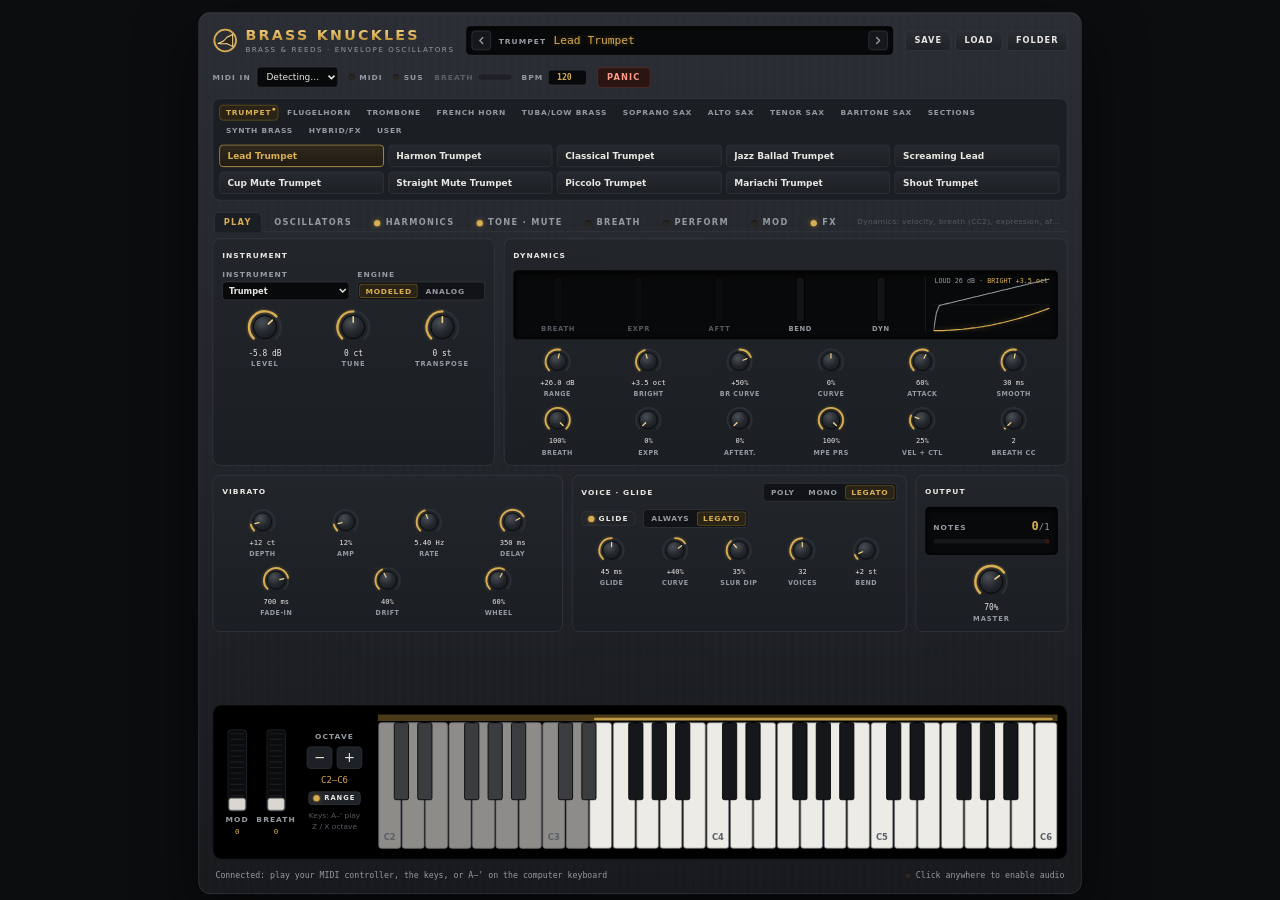
==== web/index.html @ a1c367b8 "v.9" ====
<!doctype html>
<!--
  Brass Knuckles v1.0.0, web build. ONE self-contained file: UI, DSP and factory presets.
  GENERATED by vst/webhost/build-web.ps1 from vst/ui + vst/webhost: edit those, not this file.
  Open in Chrome or Edge (works straight from disk; start.bat serves it for the lower-latency AudioWorklet path).
-->
<html lang="en">
<head>
  <meta charset="utf-8">
  <meta name="viewport" content="width=device-width, initial-scale=1">
  <title>Brass Knuckles v1.0.0</title>
  <style>
/* ===========================================================================
   Brass Knuckles: gunmetal chassis, polished-brass accents.
   Same structure as E-Piano's stylesheet; every colour is a token below.
   =========================================================================== */
:root {
  --bg: #0c0d0f;
  --chassis-1: #2a2e34;
  --chassis-2: #17191d;
  --panel: #1b1e22;
  --panel-2: #22262b;
  --panel-edge: #33383f;
  --panel-edge-hi: #474d56;
  --screen: #08090a;
  --text: #e8e6e1;
  --muted: #959aa2;
  --faint: #545961;
  --accent: #d9ad52;              /* polished brass */
  --accent-hi: #f3d48a;
  --accent-glow: rgba(217, 173, 82, 0.42);
  --accent-dim: #6b5321;
  --accent-bg: #2a2416;
  --track: #2c3036;
  --danger: #ff9c8a;
  --danger-bg: #2a1512;
  --danger-edge: #5b2a22;
  --ok: #7fc28f;
  --sans: "Segoe UI", system-ui, -apple-system, sans-serif;
  --mono: "Cascadia Mono", "Consolas", ui-monospace, monospace;
}

* { box-sizing: border-box; }
html, body { margin: 0; }
body {
  min-height: 100vh;
  background: radial-gradient(1200px 600px at 50% -10%, #1d2025 0%, var(--bg) 60%) var(--bg);
  color: var(--text);
  font-family: var(--sans);
  display: flex;
  justify-content: center;
  padding: 24px 16px;
  -webkit-font-smoothing: antialiased;
}
button { font-family: inherit; color: inherit; }

.synth {
  width: 100%;
  min-width: 0;
  max-width: 1180px;
  /* gunmetal: a faint brushed grain over a cool steel gradient */
  background:
    repeating-linear-gradient(90deg, rgba(255, 255, 255, 0.012) 0 1px, transparent 1px 3px),
    linear-gradient(180deg, var(--chassis-1), var(--chassis-2));
  border: 1px solid var(--panel-edge);
  border-radius: 16px;
  padding: 18px;
  box-shadow: 0 30px 80px rgba(0, 0, 0, 0.6), inset 0 1px 0 rgba(255, 255, 255, 0.07);
  display: flex;
  flex-direction: column;
  gap: 14px;
  user-select: none;
}

/* ---------------------------------------------------------------- LEDs --- */
.led {
  display: inline-block;
  width: 8px; height: 8px;
  border-radius: 50%;
  background: #2a2721;
  box-shadow: inset 0 1px 1px rgba(0, 0, 0, 0.6);
  flex: none;
  transition: background 60ms, box-shadow 60ms;
}
.led.on, .power.on .led {
  background: var(--accent);
  box-shadow: 0 0 8px var(--accent-glow), 0 0 2px var(--accent);
}

.ctl-label, .panel-title, .knob-label, .pd-label, .vs-label {
  font-size: 10px;
  letter-spacing: 0.14em;
  text-transform: uppercase;
  color: var(--muted);
  font-weight: 600;
}

/* -------------------------------------------------------------- top bar --- */
.topbar { display: flex; align-items: center; gap: 16px; flex-wrap: wrap; }
.brand { display: flex; align-items: center; gap: 10px; line-height: 1.1; }
.brand-logo { width: 34px; height: 34px; flex: none; }
.brand-logo .bl-ring { fill: none; stroke: var(--accent); stroke-width: 2.4; }
.brand-logo .bl-bell { fill: var(--accent-bg); stroke: var(--accent-hi); stroke-width: 1.4; }
.brand-text { display: flex; flex-direction: column; }
.brand-mark {
  font-size: 19px; font-weight: 800; letter-spacing: 0.16em;
  background: linear-gradient(180deg, var(--accent-hi), var(--accent) 55%, #9c7a2f);
  -webkit-background-clip: text; background-clip: text; color: transparent;
}
.brand-sub { font-size: 9.5px; letter-spacing: 0.22em; color: var(--muted); margin-top: 3px; }

.patch-display {
  flex: 1;
  min-width: 200px;
  display: flex;
  align-items: center;
  gap: 6px;
  background: var(--screen);
  border: 1px solid #000;
  border-radius: 6px;
  padding: 5px 6px;
  box-shadow: inset 0 2px 6px rgba(0, 0, 0, 0.8);
}
.pd-text { flex: 1; min-width: 0; display: flex; align-items: baseline; gap: 10px; padding: 0 4px; }
.pd-name {
  font-family: var(--mono); color: var(--accent); font-size: 15px; text-shadow: 0 0 8px var(--accent-glow);
  white-space: nowrap; overflow: hidden; text-overflow: ellipsis;
}
.pd-step {
  flex: none; width: 26px; height: 26px; padding: 0;
  display: flex; align-items: center; justify-content: center;
  background: #15171a; border: 1px solid var(--panel-edge); border-radius: 5px; cursor: pointer;
}
.pd-step svg { width: 12px; height: 12px; fill: none; stroke: var(--muted); stroke-width: 1.8; stroke-linecap: round; stroke-linejoin: round; }
.pd-step:hover svg { stroke: var(--accent); }
.pd-step:active { transform: translateY(1px); }

.preset-actions { display: flex; gap: 6px; }
.pd-btn {
  background: linear-gradient(180deg, #2a2e34, #1e2125);
  border: 1px solid var(--panel-edge);
  border-radius: 6px;
  padding: 6px 11px;
  font-size: 11px; font-weight: 700; letter-spacing: 0.12em;
  color: var(--text);
  cursor: pointer;
}
.pd-btn:hover { border-color: var(--panel-edge-hi); }
.pd-btn:active { transform: translateY(1px); }
.pd-btn.primary { background: linear-gradient(180deg, #3a3120, #282215); border-color: var(--accent-dim); color: var(--accent); }
.pd-btn.primary:hover { border-color: var(--accent); }
.pd-btn.danger { background: var(--danger-bg); border-color: var(--danger-edge); color: var(--danger); }

.top-controls { display: flex; align-items: center; gap: 14px; flex-wrap: wrap; }
.midi-pick { display: flex; align-items: center; gap: 8px; }
.midi-pick select {
  background: var(--screen); color: var(--text);
  border: 1px solid var(--panel-edge); border-radius: 5px;
  padding: 5px 8px; font: 12px var(--sans); max-width: 200px;
}
.indicator { display: flex; align-items: center; gap: 6px; font-size: 10px; letter-spacing: 0.14em; color: var(--muted); font-weight: 600; }
.mini-meter { width: 44px; height: 6px; background: #121418; border: 1px solid #000; border-radius: 3px; overflow: hidden; }
.mini-meter > div { height: 100%; width: 0%; background: linear-gradient(90deg, var(--accent-dim), var(--accent)); transition: width 60ms linear; }
.indicator.absent { opacity: 0.45; }

.panic {
  background: var(--danger-bg); border: 1px solid var(--danger-edge); color: var(--danger);
  border-radius: 6px; padding: 6px 12px;
  font-size: 11px; letter-spacing: 0.14em; font-weight: 700; cursor: pointer;
}
.panic:hover { background: #3a1a15; }
.panic:active { transform: translateY(1px); }

/* ======================================================== preset browser === */
.browser {
  background: var(--panel); border: 1px solid var(--panel-edge); border-radius: 10px;
  padding: 8px; display: flex; flex-direction: column; gap: 8px;
}
.cat-tabs { display: flex; flex-wrap: wrap; gap: 3px; }
.cat-tab {
  position: relative; background: transparent; border: 1px solid transparent; border-radius: 5px;
  padding: 4px 8px; font-size: 10px; font-weight: 700; letter-spacing: 0.1em; text-transform: uppercase;
  color: var(--muted); cursor: pointer;
}
.cat-tab:hover { color: var(--text); }
.cat-tab.active { color: var(--accent); border-color: var(--accent-dim); background: var(--accent-bg); }
.cat-tab.has-current::after {
  content: ""; position: absolute; top: 3px; right: 3px;
  width: 4px; height: 4px; border-radius: 50%; background: var(--accent);
}
.preset-grid {
  display: grid; grid-template-columns: repeat(5, minmax(0, 1fr)); grid-auto-rows: 30px; gap: 6px;
  height: 66px; overflow-y: auto; padding-right: 2px;
}
.preset-btn {
  position: relative; display: flex; align-items: center; padding: 0 24px 0 10px;
  background: linear-gradient(180deg, #262a30, #1c1f23);
  border: 1px solid var(--panel-edge); border-radius: 6px;
  font-size: 12px; font-weight: 600; text-align: left; cursor: pointer; min-width: 0;
}
.preset-btn:hover { border-color: var(--panel-edge-hi); }
.preset-btn:active { transform: translateY(1px); }
.preset-btn.selected { border-color: var(--accent); background: linear-gradient(180deg, #30291b, #201c14); color: var(--accent); }
.pb-name { white-space: nowrap; overflow: hidden; text-overflow: ellipsis; }
.pb-del {
  position: absolute; right: 4px; top: 50%; transform: translateY(-50%);
  width: 18px; height: 18px; line-height: 17px; text-align: center;
  border-radius: 4px; color: var(--muted); font-size: 14px; opacity: 0;
}
.preset-btn:hover .pb-del { opacity: 1; }
.pb-del:hover { background: #3a1a15; color: var(--danger); }
.grid-empty { grid-column: 1 / -1; grid-row: 1 / 3; align-self: center; font-size: 12px; color: var(--muted); line-height: 1.6; padding: 0 4px; }
.path { font-family: var(--mono); color: var(--text); font-size: 11px; word-break: break-all; }
.preset-grid::-webkit-scrollbar { width: 6px; }
.preset-grid::-webkit-scrollbar-thumb { background: #353a41; border-radius: 3px; }

/* ============================================================ page tabs === */
.page-tabs { display: flex; align-items: center; gap: 4px; border-bottom: 1px solid var(--panel-edge); padding: 0 2px; margin-bottom: -6px; }
.page-tab {
  display: flex; align-items: center; gap: 7px;
  background: transparent; border: 1px solid transparent; border-bottom: none; border-radius: 7px 7px 0 0;
  padding: 7px 14px 6px; font-size: 11px; font-weight: 700; letter-spacing: 0.16em;
  color: var(--muted); cursor: pointer; position: relative; top: 1px;
}
.page-tab:hover { color: var(--text); }
.page-tab.active { color: var(--accent); background: var(--panel); border-color: var(--panel-edge); }
.page-tab { white-space: nowrap; flex: none; padding-left: 12px; padding-right: 12px; }
.page-hint { margin-left: auto; font-size: 10px; color: var(--faint); letter-spacing: 0.04em; padding: 0 4px 0 10px;
             min-width: 0; white-space: nowrap; overflow: hidden; text-overflow: ellipsis; }
.pages { display: grid; }
.page { grid-area: 1 / 1; display: flex; flex-direction: column; gap: 12px; min-width: 0; }
.page:not(.active) { visibility: hidden; pointer-events: none; }

/* --------------------------------------------------------------- panels --- */
.row { display: grid; gap: 12px; }
.play-row-1 { grid-template-columns: minmax(0, 0.8fr) minmax(0, 1.6fr); }
.play-row-2 { grid-template-columns: minmax(0, 1.15fr) minmax(0, 1.1fr) minmax(0, 0.5fr); }
.osc-row { grid-template-columns: repeat(3, minmax(0, 1fr)); }
.filter-row { grid-template-columns: minmax(0, 1fr); }
.harm-row-1 { grid-template-columns: minmax(0, 1.5fr) minmax(0, 1fr); }
.harm-row-2 { grid-template-columns: repeat(3, minmax(0, 1fr)); }
.tone-row { grid-template-columns: repeat(3, minmax(0, 1fr)); }
.attack-row-1 { grid-template-columns: minmax(0, 0.7fr) minmax(0, 1fr) minmax(0, 1fr); }
.attack-row-2 { grid-template-columns: minmax(0, 1fr) minmax(0, 1fr) minmax(0, 0.7fr); }

.perform-row-1 { grid-template-columns: minmax(0, 1.9fr) minmax(0, 0.8fr); }
.perform-row-2 { grid-template-columns: minmax(0, 1.5fr) minmax(0, 1fr) minmax(0, 0.7fr); }

.mod-row { grid-template-columns: minmax(0, 0.62fr) minmax(0, 1.9fr); }
.lfo-col { display: flex; flex-direction: column; gap: 12px; min-width: 0; }
.fx-row-1 { grid-template-columns: minmax(0, 1fr) minmax(0, 1.6fr); }
.fx-row-2 { grid-template-columns: minmax(0, 1fr) minmax(0, 1.5fr) minmax(0, 0.5fr); }
.lfo-panel .screen { height: 48px; }

/* mod matrix: 12 routes in two columns */
.mx-grid { display: grid; grid-template-columns: 1fr 1fr; gap: 6px 12px; }
.mx-row {
  display: grid; grid-template-columns: 22px minmax(0, 1fr) minmax(0, 0.9fr) minmax(0, 1fr) 34px 46px;
  align-items: center; gap: 5px; background: #15171a; border: 1px solid #23262b; border-radius: 7px; padding: 3px 5px;
}
.mx-row.off .param-select, .mx-row.off .knob, .mx-row.off .mx-amt-text { opacity: 0.4; }
.mx-num { font-family: var(--mono); font-size: 10px; color: var(--faint); text-align: center; cursor: pointer; }
.mx-row.on .mx-num { color: var(--accent); }
.mx-amt-text { font-family: var(--mono); font-size: 10px; color: var(--text); text-align: right; white-space: nowrap; }
.mx-head { display: grid; grid-template-columns: 22px minmax(0, 1fr) minmax(0, 0.9fr) minmax(0, 1fr) 34px 46px; gap: 5px; padding: 0 6px; }
.mx-head span { font-size: 8.5px; font-weight: 700; letter-spacing: 0.14em; color: var(--faint); }
.mx-note { font-size: 10px; color: var(--faint); line-height: 1.5; }

/* articulation picker */
.art-buttons { display: grid; grid-template-columns: repeat(6, minmax(0, 1fr)); gap: 6px; }
.art-btn {
  display: flex; flex-direction: column; align-items: center; gap: 3px;
  background: linear-gradient(180deg, #262a30, #1c1f23); border: 1px solid var(--panel-edge); border-radius: 7px;
  padding: 6px 4px; cursor: pointer; font-size: 10.5px; font-weight: 700; letter-spacing: 0.12em; color: var(--muted);
}
.art-btn svg { width: 38px; height: 18px; fill: none; stroke: currentColor; stroke-width: 1.6; stroke-linecap: round; stroke-linejoin: round; }
.art-btn .ks { font-family: var(--mono); font-size: 9px; font-weight: 400; letter-spacing: 0; color: var(--faint); }
.art-btn:hover { border-color: var(--panel-edge-hi); color: var(--text); }
.art-btn.on { border-color: var(--accent); color: var(--accent); background: linear-gradient(180deg, #30291b, #201c14); }
.players-graph { height: 70px; }
.pl-dot { fill: var(--accent); filter: drop-shadow(0 0 3px var(--accent-glow)); }
.pl-dot.lead { fill: var(--accent-hi); }
.wkey.ks-active, .bkey.ks-active { fill: #9fd0ee; }

/* graphs on the HARMONICS / TONE pages */
.graph { position: relative; height: 110px; background: var(--screen); border: 1px solid #000; border-radius: 6px; box-shadow: inset 0 2px 8px rgba(0, 0, 0, 0.9); overflow: hidden; }
.graph.tall { height: 150px; }
.graph svg { position: absolute; inset: 0; width: 100%; height: 100%; }
.gr-bar-soft { fill: #4d4a42; }
.gr-bar-loud { fill: var(--accent); filter: drop-shadow(0 0 2px var(--accent-glow)); }
.gr-line { fill: none; stroke: var(--accent); stroke-width: 1.7; vector-effect: non-scaling-stroke; filter: drop-shadow(0 0 3px var(--accent-glow)); }
.gr-line.dim { stroke: var(--muted); filter: none; stroke-width: 1.2; }
.gr-line.mid { stroke: #b48a3a; filter: none; }
.gr-zero { stroke: #2b3036; stroke-width: 1; stroke-dasharray: 3 3; vector-effect: non-scaling-stroke; }
.gr-grid { stroke: #171a1e; stroke-width: 1; vector-effect: non-scaling-stroke; }
.gr-mark { stroke: #f4f4f4; stroke-width: 1; opacity: 0.6; vector-effect: non-scaling-stroke; }
.gr-label { fill: var(--faint); font: 600 9px var(--sans); letter-spacing: 0.08em; }
.gr-legend { position: absolute; right: 6px; top: 4px; font-family: var(--mono); font-size: 9.5px; color: var(--muted); background: rgba(8, 9, 10, 0.75); padding: 1px 4px; border-radius: 3px; }
.gr-legend b { color: var(--accent); font-weight: 400; }
.dyn-slider { display: flex; align-items: center; gap: 8px; font-size: 9.5px; color: var(--muted); letter-spacing: 0.1em; font-weight: 700; }
.dyn-slider input { flex: 1; accent-color: var(--accent); }

.panel {
  background: linear-gradient(180deg, var(--panel-2), var(--panel));
  border: 1px solid var(--panel-edge);
  border-radius: 10px;
  padding: 10px 12px 12px;
  display: flex; flex-direction: column; gap: 10px;
  box-shadow: inset 0 1px 0 rgba(255, 255, 255, 0.04);
  transition: opacity 150ms;
  min-width: 0;
}
.panel.off .screen, .panel.off .knob-row, .panel.off .env-block { opacity: 0.38; }
.panel-head { display: flex; align-items: center; justify-content: space-between; gap: 8px; min-height: 22px; }
.panel-title { color: var(--text); }
.panel-head .seg, .panel-head .param-select { flex: none; }

.power {
  display: flex; align-items: center; gap: 6px;
  background: #202328; border: 1px solid var(--panel-edge); border-radius: 5px;
  padding: 3px 8px; font-size: 10px; letter-spacing: 0.14em; font-weight: 700;
  color: var(--muted); cursor: pointer;
}
.power.on { color: var(--text); }

.screen {
  position: relative; background: var(--screen); border: 1px solid #000; border-radius: 6px;
  height: 56px; overflow: hidden; box-shadow: inset 0 2px 8px rgba(0, 0, 0, 0.9);
}
.screen svg { position: absolute; inset: 4px 0; width: 100%; height: calc(100% - 8px); }
.scr-grid { stroke: #1a1d22; stroke-width: 1; vector-effect: non-scaling-stroke; }
.scr-line {
  fill: none; stroke: var(--accent); stroke-width: 1.6; vector-effect: non-scaling-stroke;
  filter: drop-shadow(0 0 3px var(--accent-glow)); stroke-linejoin: round;
}
.scr-text {
  position: absolute; right: 8px; top: 5px;
  font-family: var(--mono); font-size: 10px; color: #cdd0d4;
  background: rgba(8, 9, 10, 0.75); padding: 1px 4px; border-radius: 3px;
}

/* ---- dynamics screen ------------------------------------------------------- */
.dyn-screen { height: 92px; display: grid; grid-template-columns: repeat(5, minmax(0, 1fr)) minmax(0, 1.7fr); gap: 10px; padding: 8px 10px; align-items: stretch; }
.dyn-src { display: flex; flex-direction: column; align-items: center; gap: 4px; min-width: 0; }
.dyn-bar { flex: 1; width: 12px; background: #121418; border: 1px solid #000; border-radius: 3px; position: relative; overflow: hidden; }
.dyn-bar > div { position: absolute; left: 0; right: 0; bottom: 0; height: 0%; background: linear-gradient(0deg, var(--accent-dim), var(--accent)); transition: height 50ms linear; }
.dyn-src span { font-size: 9px; letter-spacing: 0.1em; color: var(--muted); font-weight: 700; }
.dyn-src.absent span { color: var(--faint); }
.dyn-src.absent .dyn-bar { opacity: 0.35; }
.dyn-src.out .dyn-bar > div { background: linear-gradient(0deg, #8a6a28, var(--accent-hi)); }
.dyn-curves { position: relative; border-left: 1px solid #1d2025; padding-left: 10px; }
.dyn-curves svg { position: absolute; inset: 0 0 0 10px; width: calc(100% - 10px); height: 100%; }
.dc-loud { fill: none; stroke: var(--muted); stroke-width: 1.4; vector-effect: non-scaling-stroke; }
.dc-bright { fill: none; stroke: var(--accent); stroke-width: 1.6; vector-effect: non-scaling-stroke; filter: drop-shadow(0 0 3px var(--accent-glow)); }
.dc-now { stroke: #f4f4f4; stroke-width: 1; opacity: 0.6; vector-effect: non-scaling-stroke; }
.dc-legend { position: absolute; right: 2px; top: 0; font-family: var(--mono); font-size: 9px; color: var(--muted); }
.dc-legend b { color: var(--accent); font-weight: 400; }

.voice-screen { display: flex; flex-direction: column; justify-content: center; gap: 8px; padding: 0 10px; height: 64px; }
.vs-row { display: flex; justify-content: space-between; align-items: baseline; }
.vs-value { font-family: var(--mono); color: var(--muted); font-size: 12px; }
.vs-value b { color: var(--accent); font-size: 16px; font-weight: 600; }
.meter { position: relative; height: 6px; background: #15171a; border-radius: 3px; overflow: hidden; }
#meter-fill { height: 100%; width: 0%; background: linear-gradient(90deg, #4f8a5c 0%, #c9a640 75%, #ff5a3d 100%); transition: width 60ms linear; }
.meter-clip { position: absolute; right: 0; top: 0; width: 6px; height: 100%; background: #3a1512; }
.meter-clip.on { background: #ff3b2f; box-shadow: 0 0 6px #ff3b2f; }

/* ---------------------------------------------------------------- knobs --- */
.knob-row { display: flex; justify-content: space-around; gap: 4px; flex-wrap: wrap; }
.knob-row.left { justify-content: flex-start; }
.knob { display: flex; flex-direction: column; align-items: center; gap: 2px; width: 64px; }
.knob-svg { width: 52px; height: 52px; cursor: ns-resize; touch-action: none; outline: none; overflow: visible; }
.knob-svg:focus-visible .k-face { stroke: var(--accent); }
.k-track { fill: none; stroke: var(--track); stroke-width: 4; stroke-linecap: round; }
.k-value { fill: none; stroke: var(--accent); stroke-width: 4; stroke-linecap: round; filter: drop-shadow(0 0 3px var(--accent-glow)); }
.k-tick { fill: var(--faint); }
.k-face { fill: url(#knobFace); stroke: #050607; stroke-width: 1.5; }
.k-pointer { stroke: var(--accent-hi); stroke-width: 2.6; stroke-linecap: round; }
.knob:hover .k-track { stroke: #383d44; }
.knob-value { font-family: var(--mono); font-size: 10.5px; color: var(--text); min-height: 14px; white-space: nowrap; }
.knob.active .knob-value { color: var(--accent); }
.knob-label { font-size: 9px; white-space: nowrap; }
/* medium knobs: dense panels (oscillator envelopes) */
.knob.knob-md { width: 54px; }
.knob.knob-md .knob-svg { width: 40px; height: 40px; }
.knob.knob-md .knob-value { font-size: 9.5px; }
.knob.knob-md .knob-label { font-size: 8.5px; letter-spacing: 0.08em; }
.knob.knob-sm { width: 34px; gap: 0; }
.knob.knob-sm .knob-svg { width: 32px; height: 32px; }
.knob.knob-sm .knob-label, .knob.knob-sm .knob-value { display: none; }
.knob.knob-sm .k-track, .knob.knob-sm .k-value { stroke-width: 5; }

/* -------------------------------------------------- switches / choices ---- */
.switch-row { display: flex; align-items: center; justify-content: space-between; gap: 6px; flex-wrap: wrap; }
.switch-row.left { justify-content: flex-start; gap: 10px; }
.seg { display: inline-flex; background: #111316; border: 1px solid var(--panel-edge); border-radius: 6px; padding: 2px; gap: 2px; }
.seg button {
  background: transparent; border: none; border-radius: 4px; padding: 4px 8px;
  font-size: 10px; font-weight: 700; letter-spacing: 0.1em; text-transform: uppercase;
  color: var(--muted); cursor: pointer;
}
.seg button:hover { color: var(--text); }
.seg button.on { background: var(--accent-bg); color: var(--accent); box-shadow: inset 0 0 0 1px var(--accent-dim); }
.seg button:focus-visible { outline: 1px solid var(--accent); }
.param-select {
  min-width: 0; width: 100%; background: var(--screen); color: var(--text);
  border: 1px solid var(--panel-edge); border-radius: 5px; padding: 4px 2px 4px 4px;
  font: 600 11px var(--sans); cursor: pointer;
}
.param-select:hover { border-color: var(--panel-edge-hi); }
.param-select:focus-visible { outline: 1px solid var(--accent); }
.field { display: flex; flex-direction: column; gap: 4px; min-width: 0; }
.field-grid { display: grid; grid-template-columns: 1fr 1fr; gap: 8px 10px; align-items: end; }

/* ===================================================== envelope editor ==== */
.env-block { display: flex; flex-direction: column; gap: 6px; border-top: 1px solid #262a30; padding-top: 8px; }
.env-tabs { display: flex; align-items: center; gap: 2px; }
.env-tab {
  background: transparent; border: 1px solid transparent; border-radius: 5px; padding: 3px 9px;
  font-size: 9.5px; font-weight: 700; letter-spacing: 0.14em; color: var(--muted); cursor: pointer;
  display: flex; align-items: center; gap: 5px;
}
.env-tab .led { width: 5px; height: 5px; }
.env-tab:hover { color: var(--text); }
.env-tab.active { color: var(--accent); border-color: var(--accent-dim); background: var(--accent-bg); }
.env-graph { position: relative; height: 92px; background: var(--screen); border: 1px solid #000; border-radius: 6px; box-shadow: inset 0 2px 8px rgba(0, 0, 0, 0.9); }
.env-graph svg { position: absolute; inset: 0; width: 100%; height: 100%; overflow: visible; }
.eg-grid { stroke: #191c20; stroke-width: 1; vector-effect: non-scaling-stroke; }
.eg-zero { stroke: #2b3036; stroke-width: 1; stroke-dasharray: 3 3; vector-effect: non-scaling-stroke; }
.eg-fill { fill: rgba(217, 173, 82, 0.08); stroke: none; }
.eg-line { fill: none; stroke: var(--accent); stroke-width: 1.7; vector-effect: non-scaling-stroke; filter: drop-shadow(0 0 3px var(--accent-glow)); stroke-linejoin: round; }
.eg-handle { fill: var(--screen); stroke: var(--accent-hi); stroke-width: 1.6; cursor: grab; vector-effect: non-scaling-stroke; }
.eg-handle:hover, .eg-handle.drag { fill: var(--accent); }
.eg-handle.drag { cursor: grabbing; }
.eg-label { fill: var(--faint); font: 600 8.5px var(--sans); letter-spacing: 0.1em; pointer-events: none; }
.eg-text { position: absolute; right: 6px; top: 4px; font-family: var(--mono); font-size: 9.5px; color: #cdd0d4; background: rgba(8, 9, 10, 0.75); padding: 1px 4px; border-radius: 3px; pointer-events: none; }
.env-knobs { display: grid; grid-template-columns: repeat(6, minmax(0, 1fr)); justify-items: center; row-gap: 2px; }

/* --------------------------------------------------------------- keybed --- */
.keybed {
  display: flex; gap: 12px; background: #000; border: 1px solid #1c1e22; border-radius: 12px;
  padding: 12px; box-shadow: inset 0 4px 14px rgba(0, 0, 0, 0.9);
}
.octave-ctl { display: flex; flex-direction: column; align-items: center; justify-content: center; gap: 8px; width: 92px; flex: none; }
.oct-buttons { display: flex; gap: 6px; }
.oct-buttons button {
  width: 34px; height: 30px; background: #1d2024; border: 1px solid #33373e; border-radius: 6px;
  font-size: 18px; line-height: 1; cursor: pointer;
}
.oct-buttons button:hover { border-color: var(--accent-dim); }
.oct-buttons button:active { transform: translateY(1px); }
.oct-readout { font-family: var(--mono); font-size: 12px; color: var(--accent); }
.kbd-hint { font-size: 10px; color: var(--faint); text-align: center; line-height: 1.4; }
.range-toggle { font-size: 9px; padding: 3px 6px; }

.piano { flex: 1; min-width: 0; }
.piano-svg { display: block; width: 100%; height: auto; touch-action: none; cursor: pointer; }
.felt { fill: #4a3a17; }
.wkey { fill: #ecebe6; stroke: #6d6f73; stroke-width: 1; transition: fill 40ms; }
.wkey:hover { fill: #ffffff; }
.bkey { fill: #15171a; stroke: #000; stroke-width: 1; transition: fill 40ms; }
.bkey:hover { fill: #2a2d31; }
.wkey.out { fill: #8d8c88; }
.bkey.out { fill: #3a3c40; }
.wkey.ks { fill: #6f9fbd; }
.bkey.ks { fill: #2d5670; }
.wkey.down, .bkey.down { fill: var(--accent); stroke: #8a6a28; }
.klabel { fill: #5b6068; font: 600 10px var(--sans); text-anchor: middle; pointer-events: none; }
.range-mark { fill: var(--accent); opacity: 0.85; }
.ks-mark { fill: #6f9fbd; }

/* wheels */
.wheel-ctl { display: flex; flex-direction: column; align-items: center; justify-content: center; gap: 5px; width: 40px; flex: none; }
.wheel-svg { width: 26px; height: 110px; cursor: ns-resize; touch-action: none; outline: none; }
.wheel-svg:focus-visible .wh-slot { stroke: var(--accent); }
.wh-slot { fill: #0b0c0e; stroke: #2c2f35; }
.wh-ridges line { stroke: #1b1d21; stroke-width: 1.5; }
.wh-fill { fill: var(--accent-dim); opacity: 0.6; }
.wh-thumb { fill: #d9d7d0; stroke: #7d7d7d; }
.wheel-ctl:hover .wh-thumb { fill: #fff; }
.wheel-value { font-family: var(--mono); font-size: 10px; color: var(--accent); }

/* ------------------------------------------------------------ statusbar --- */
.statusbar { display: flex; justify-content: space-between; align-items: center; gap: 12px; font-family: var(--mono); font-size: 11px; color: var(--muted); padding: 0 4px; }
.monitor { flex: 1; min-width: 0; white-space: pre; overflow: hidden; text-overflow: ellipsis; }
.audio-status { display: flex; align-items: center; gap: 6px; flex: none; }

/* ================================================================ modal === */
.modal { position: fixed; inset: 0; z-index: 20; display: flex; align-items: center; justify-content: center; background: rgba(5, 6, 8, 0.7); }
.modal.hidden { display: none; }
.modal-card {
  width: min(420px, calc(100vw - 32px));
  background: linear-gradient(180deg, #23272c, #181a1e);
  border: 1px solid var(--panel-edge); border-radius: 12px; padding: 18px;
  display: flex; flex-direction: column; gap: 12px; box-shadow: 0 20px 60px rgba(0, 0, 0, 0.7);
}
.modal-title { font-size: 12px; font-weight: 700; letter-spacing: 0.16em; text-transform: uppercase; }
.modal-body { font-size: 13px; color: var(--muted); line-height: 1.5; }
.modal-body b { color: var(--text); }
#modal-input {
  background: var(--screen); color: var(--accent); border: 1px solid var(--panel-edge); border-radius: 6px;
  padding: 9px 10px; font: 14px var(--mono); outline: none; user-select: text;
}
#modal-input:focus { border-color: var(--accent-dim); }
.modal-actions { display: flex; justify-content: flex-end; gap: 8px; }

/* ============================================================ header ===== */
.bpm-ctl input {
  width: 52px; background: var(--screen); color: var(--accent);
  border: 1px solid var(--panel-edge); border-radius: 4px; padding: 3px 4px;
  font: 600 11px var(--mono); text-align: right;
}
.bpm-ctl input[readonly] { color: var(--muted); border-color: transparent; background: transparent; cursor: default; }
.web-only { display: none !important; }
body.web .web-only { display: flex !important; }

/* ----------------------------------------------------------- responsive --- */
@media (max-width: 900px) {
  .play-row-1, .play-row-2, .osc-row { grid-template-columns: minmax(0, 1fr); }
}
@media (max-width: 560px) {
  body { padding: 12px 8px; }
  .synth { padding: 12px; }
  .patch-display { min-width: 0; flex-basis: 100%; }
  .keybed { flex-direction: column; }
  .octave-ctl { flex-direction: row; width: auto; }
  .kbd-hint { display: none; }
}

/* ===================================================== plugin overrides ===
   The panel is laid out at a fixed design width and scaled (app.js fit())
   to whatever size the plugin window is. */
body.plugin { display: block; padding: 0; height: 100vh; overflow: hidden; background: var(--bg); }
body.plugin .synth {
  position: absolute; top: 12px; left: 50%; width: 1180px; max-width: none;
  transform-origin: top center; transform: translateX(-50%);
}
body.plugin .play-row-1 { grid-template-columns: minmax(0, 0.8fr) minmax(0, 1.6fr); }
body.plugin .play-row-2 { grid-template-columns: minmax(0, 1.15fr) minmax(0, 1.1fr) minmax(0, 0.5fr); }
body.plugin .osc-row { grid-template-columns: repeat(3, minmax(0, 1fr)); }
body.plugin .keybed { flex-direction: row; }
body.plugin .octave-ctl { flex-direction: column; width: 92px; }
body.plugin .kbd-hint { display: block; }

</style>
</head>
<body class="plugin">
  <!-- shared SVG defs (knob face: gunmetal with a brass rim highlight) -->
  <svg width="0" height="0" style="position:absolute" aria-hidden="true" focusable="false">
    <defs>
      <radialGradient id="knobFace" cx="38%" cy="30%" r="80%">
        <stop offset="0%" stop-color="#4a4f57"/>
        <stop offset="55%" stop-color="#25292e"/>
        <stop offset="100%" stop-color="#15171a"/>
      </radialGradient>
    </defs>
  </svg>

  <main class="synth">
    <header class="topbar">
      <div class="brand">
        <svg class="brand-logo" viewBox="0 0 34 34" aria-hidden="true">
          <circle class="bl-ring" cx="17" cy="17" r="14.5"/>
          <path class="bl-bell" d="M7 21 Q15 19 19 13 L27 9 L27 25 L19 21 Q15 22 7 21 Z"/>
        </svg>
        <div class="brand-text">
          <span class="brand-mark">BRASS KNUCKLES</span>
          <span class="brand-sub" id="brand-sub">BRASS &amp; REEDS · ENVELOPE OSCILLATORS</span>
        </div>
      </div>
      <div class="patch-display">
        <button id="preset-prev" type="button" class="pd-step" aria-label="Previous preset">
          <svg viewBox="0 0 12 12" aria-hidden="true"><path d="M8 2 4 6l4 4"/></svg>
        </button>
        <div class="pd-text">
          <span id="preset-cat" class="pd-label">PRESET</span>
          <span id="preset-name" class="pd-name"></span>
        </div>
        <button id="preset-next" type="button" class="pd-step" aria-label="Next preset">
          <svg viewBox="0 0 12 12" aria-hidden="true"><path d="m4 2 4 4-4 4"/></svg>
        </button>
      </div>
      <div class="preset-actions">
        <button id="preset-save" type="button" class="pd-btn">SAVE</button>
        <button id="preset-load" type="button" class="pd-btn">LOAD</button>
        <button id="preset-folder" type="button" class="pd-btn" title="Open the preset folder">FOLDER</button>
      </div>
      <div class="top-controls">
        <label class="midi-pick web-only">
          <span class="ctl-label">MIDI IN</span>
          <select id="midi-select"><option>Detecting…</option></select>
        </label>
        <span class="indicator"><span class="led" id="midi-led" title="Note activity"></span>MIDI</span>
        <span class="indicator"><span class="led" id="sustain-led"></span>SUS</span>
        <span class="indicator absent" id="breath-ind" title="Breath controller (lights up once one is detected)">
          BREATH <span class="mini-meter"><div id="breath-mini"></div></span>
        </span>
        <label class="indicator bpm-ctl web-only" title="Tempo for synced LFOs (from the host in the plugin)">
          BPM <input id="bpm-input" type="number" min="20" max="300" step="0.1" value="120">
        </label>
        <button id="panic-btn" type="button" class="panic">PANIC</button>
      </div>
    </header>

    <section class="browser" aria-label="Presets">
      <div class="cat-tabs" id="cat-tabs" role="tablist"></div>
      <div class="preset-grid" id="preset-grid"></div>
    </section>

    <nav class="page-tabs" role="tablist" aria-label="Sections">
      <button type="button" class="page-tab" data-page="play" role="tab">PLAY</button>
      <button type="button" class="page-tab" data-page="osc" role="tab">OSCILLATORS</button>
      <button type="button" class="page-tab" data-page="harm" role="tab"><span class="led" id="harm-led"></span>HARMONICS</button>
      <button type="button" class="page-tab" data-page="tone" role="tab"><span class="led" id="tone-led"></span>TONE · MUTE</button>
      <button type="button" class="page-tab" data-page="attack" role="tab"><span class="led" id="attack-led"></span>BREATH</button>
      <button type="button" class="page-tab" data-page="perform" role="tab"><span class="led" id="perform-led"></span>PERFORM</button>
      <button type="button" class="page-tab" data-page="mod" role="tab"><span class="led" id="mod-led"></span>MOD</button>
      <button type="button" class="page-tab" data-page="fx" role="tab"><span class="led" id="fx-led"></span>FX</button>
      <span class="page-hint" id="page-hint"></span>
    </nav>
    <div class="pages">
      <div class="page" data-page="play">
        <section class="row play-row-1" id="play-row-1"></section>
        <section class="row play-row-2" id="play-row-2"></section>
      </div>
      <div class="page" data-page="osc">
        <section class="row osc-row" id="osc-row"></section>
        <section class="row filter-row" id="filter-row"></section>
      </div>
      <div class="page" data-page="harm">
        <section class="row harm-row-1" id="harm-row-1"></section>
        <section class="row harm-row-2" id="harm-row-2"></section>
      </div>
      <div class="page" data-page="tone">
        <section class="row tone-row" id="tone-row"></section>
      </div>
      <div class="page" data-page="perform">
        <section class="row perform-row-1" id="perform-row-1"></section>
        <section class="row perform-row-2" id="perform-row-2"></section>
      </div>
      <div class="page" data-page="attack">
        <section class="row attack-row-1" id="attack-row-1"></section>
        <section class="row attack-row-2" id="attack-row-2"></section>
      </div>
      <div class="page" data-page="mod">
        <section class="row mod-row" id="mod-row"></section>
      </div>
      <div class="page" data-page="fx">
        <section class="row fx-row-1" id="fx-row-1"></section>
        <section class="row fx-row-2" id="fx-row-2"></section>
      </div>
    </div>

    <section class="keybed">
      <div id="wheel-slot"></div>
      <div id="breath-slot"></div>
      <div class="octave-ctl">
        <span class="ctl-label">OCTAVE</span>
        <div class="oct-buttons">
          <button id="oct-down" type="button" aria-label="Octave down">−</button>
          <button id="oct-up" type="button" aria-label="Octave up">+</button>
        </div>
        <span id="octave-readout" class="oct-readout"></span>
        <button id="range-toggle" type="button" class="power range-toggle" title="Dim the keys outside the instrument's real range">
          <span class="led"></span><span>RANGE</span>
        </button>
        <span class="kbd-hint">Keys: A–' play<br>Z / X octave</span>
      </div>
      <div id="piano" class="piano"></div>
    </section>

    <footer class="statusbar">
      <span id="midi-monitor" class="monitor">Connecting to plugin…</span>
      <span class="audio-status"><span class="led" id="audio-led"></span><span id="audio-info">—</span></span>
    </footer>
  </main>

  <div id="modal" class="modal hidden" role="dialog" aria-modal="true" aria-labelledby="modal-title">
    <div class="modal-card">
      <div id="modal-title" class="modal-title"></div>
      <div id="modal-body" class="modal-body"></div>
      <input id="modal-input" type="text" maxlength="60" spellcheck="false" autocomplete="off">
      <div class="modal-actions">
        <button id="modal-cancel" type="button" class="pd-btn">CANCEL</button>
        <button id="modal-ok" type="button" class="pd-btn primary">OK</button>
      </div>
    </div>
  </div>

  <script>
// ============================================================================
//  Parameter definitions. Must match vst/Source/Params.h exactly (IDs, ranges,
//  defaults, skew, choice lists, ORDER); tests/check-params.ps1 compares them.
//  New parameters are only appended. The web build is generated from this file.
// ============================================================================
'use strict';

const INSTRUMENTS = ['Trumpet', 'Flugelhorn', 'Trombone', 'French Horn', 'Tuba',
                     'Soprano Sax', 'Alto Sax', 'Tenor Sax', 'Baritone Sax', 'Synth'];
const ENGINE_MODES = ['Modeled', 'Analog'];
const VOICE_MODES = ['Poly', 'Mono', 'Legato'];
const GLIDE_MODES = ['Always', 'Legato'];
const OVERSAMPLE = ['1x', '2x', '4x'];
const FLT_TYPES = ['LP12', 'LP24', 'BP'];
const BRS_TYPES = ['Brass', 'Reed', 'Edge'];
const TONGUES = ['Soft', 'Normal', 'Hard'];
const MUTE_TYPES = ['Open', 'Straight', 'Cup', 'Harmon', 'Plunger'];
const MUTE_SRCS = ['Knob', 'Mod Wheel', 'Breath', 'Expression', 'Aftertouch', 'CC'];
const LFO_WAVES = ['Sine', 'Triangle', 'Square', 'Saw Up', 'Saw Down', 'S&H'];
const LFO_DIVS = ['1/1', '1/2D', '1/2', '1/2T', '1/4D', '1/4', '1/4T', '1/8D', '1/8', '1/8T',
                  '1/16D', '1/16', '1/16T', '1/32', '1/32T'];
const LFO_MODES = ['Global', 'Voice'];
const LFO_TRIGS = ['Free', 'Note'];
const MOD_SOURCES = ['None', 'LFO 1', 'LFO 2',
  'Osc 1 Amp Env', 'Osc 2 Amp Env', 'Osc 3 Amp Env',
  'Osc 1 Pitch Env', 'Osc 2 Pitch Env', 'Osc 3 Pitch Env',
  'Osc 1 Timbre Env', 'Osc 2 Timbre Env', 'Osc 3 Timbre Env',
  'Harm Low Env', 'Harm Mid Env', 'Harm High Env', 'Filter Env',
  'Velocity', 'Dynamics', 'Breath', 'Expression', 'Aftertouch',
  'MPE Pressure', 'MPE Slide', 'MPE Bend', 'Mod Wheel', 'Pitch Bend', 'Key', 'Random', 'Vibrato'];
const MOD_DESTS = ['None', 'Pitch (All)', 'Osc 1 Pitch', 'Osc 2 Pitch', 'Osc 3 Pitch',
  'Osc 1 Level', 'Osc 2 Level', 'Osc 3 Level',
  'Osc 1 Shape', 'Osc 2 Shape', 'Osc 3 Shape',
  'Osc 1 PW', 'Osc 2 PW', 'Osc 3 PW',
  'Osc 1 Bright', 'Osc 2 Bright', 'Osc 3 Bright',
  'Harm Level', 'Harm Tilt', 'Filter Cutoff', 'Filter Reso',
  'Dynamics', 'Brightness', 'Brassiness', 'Breath Noise', 'Lip Buzz',
  'Vibrato Depth', 'Vibrato Rate', 'Growl', 'Flutter', 'Amplitude', 'Pan',
  'LFO 1 Rate', 'LFO 2 Rate', 'Plunger', 'Body Shift', 'FX Drive', 'Chorus Mix', 'Reverb Mix'];
const FX_DRV_TYPES = ['Tube', 'Tape'];
const RV_TYPES = ['Plate', 'Hall'];
const SHAPE_NAMES = ['Sine', 'Tri', 'Saw', 'Pulse'];
const NUM_OSC = 3;
const NUM_MOD_SLOTS = 12;
const MAX_POLY = 64;

const NOTE_NAMES = ['C', 'C#', 'D', 'D#', 'E', 'F', 'F#', 'G', 'G#', 'A', 'A#', 'B'];
function midiNoteName(n) { return NOTE_NAMES[((n % 12) + 12) % 12] + (Math.floor(n / 12) - 1); }

// Realistic written-pitch ranges (MIDI notes, concert pitch) per instrument; used to
// shade the keyboard. Same order as INSTRUMENTS. Synth = no limits.
const INSTRUMENT_RANGES = [
  [52, 84],  // Trumpet       E3 - C6
  [52, 79],  // Flugelhorn    E3 - G5
  [40, 72],  // Trombone      E2 - C5
  [34, 77],  // French Horn   B1 - F5
  [26, 58],  // Tuba          D1 - A#3
  [56, 87],  // Soprano Sax   G#3 - D#6
  [49, 80],  // Alto Sax      C#3 - G#5
  [44, 75],  // Tenor Sax     G#2 - D#5
  [36, 68],  // Baritone Sax  C2 - G#4
  [0, 127],  // Synth
];

// ---- builders (same shapes as Params.h) ----------------------------------------
const P = (id, name, group, min, max, def, unit, extra) =>
  Object.assign({ id, name, group, type: 'float', min, max, def, unit: unit || '' }, extra || {});
const L = (id, name, group, min, max, def, unit) => P(id, name, group, min, max, def, unit, { skew: 'log' });
const I = (id, name, group, min, max, def, unit) => P(id, name, group, min, max, def, unit || 'count', { type: 'int', step: 1 });
const B = (id, name, group, def) => ({ id, name, group, type: 'bool', min: 0, max: 1, step: 1, def: def ? 1 : 0, unit: '' });
const C = (id, name, group, choices, def) =>
  ({ id, name, group, type: 'choice', min: 0, max: choices.length - 1, step: 1, def, choices, unit: '' });
const BIP = { bipolar: true };

function oscParams(n) {
  const o = `osc${n}`, g = o;
  return [
    B(`${o}On`, 'On', g, n === 1),
    P(`${o}Shape`, 'Shape', g, 0, 3, 2, 'shape'),
    P(`${o}PW`, 'PW', g, 0.05, 0.95, 0.5, '%'),
    I(`${o}Pitch`, 'Pitch', g, -36, 36, 0, 'st'),
    I(`${o}Fine`, 'Fine', g, -100, 100, 0, 'ct'),
    P(`${o}Level`, 'Level', g, 0, 1, 0.7, '%'),
    L(`${o}Cut`, 'Bright', g, 1, 64, 12, 'harm'),
    P(`${o}Res`, 'Reso', g, 0, 1, 0.1, '%'),

    L(`${o}AmpDly`, 'Delay', g, 0.001, 4, 0.001, 's'),
    L(`${o}AmpAtk`, 'Attack', g, 0.001, 10, 0.03, 's'),
    L(`${o}AmpHld`, 'Hold', g, 0.001, 4, 0.001, 's'),
    L(`${o}AmpDec`, 'Decay', g, 0.005, 10, 0.5, 's'),
    P(`${o}AmpSus`, 'Sustain', g, 0, 1, 0.8, '%'),
    L(`${o}AmpRel`, 'Release', g, 0.005, 10, 0.15, 's'),
    P(`${o}AmpAtkCrv`, 'A Curve', g, -1, 1, 0.3, 'bip', BIP),
    P(`${o}AmpDecCrv`, 'D Curve', g, -1, 1, 0.5, 'bip', BIP),
    P(`${o}AmpRelCrv`, 'R Curve', g, -1, 1, 0.5, 'bip', BIP),
    P(`${o}AmpVel`, 'Vel Amt', g, 0, 1, 0, '%'),
    P(`${o}AmpVelTime`, 'Vel Time', g, -1, 1, 0, 'bip', BIP),
    P(`${o}AmpKeyTime`, 'Key Time', g, -1, 1, 0, 'bip', BIP),
    P(`${o}AmpKeyAmt`, 'Key Amt', g, -1, 1, 0, 'bip', BIP),

    P(`${o}PEnvAmt`, 'Scoop', g, -1200, 1200, 0, 'ct', BIP),
    L(`${o}PEnvTime`, 'Time', g, 0.001, 2, 0.06, 's'),
    P(`${o}PEnvCrv`, 'Curve', g, -1, 1, 0.5, 'bip', BIP),
    P(`${o}BlipAmt`, 'Blip', g, -200, 200, 0, 'ct', BIP),
    L(`${o}BlipTime`, 'Blip Time', g, 0.001, 0.5, 0.03, 's'),
    P(`${o}PEnvVel`, 'Vel', g, -1, 1, 0, 'bip', BIP),
    P(`${o}PEnvKeyTime`, 'Key Time', g, -1, 1, 0, 'bip', BIP),

    L(`${o}TEnvDly`, 'Delay', g, 0.001, 4, 0.001, 's'),
    L(`${o}TEnvAtk`, 'Attack', g, 0.001, 10, 0.05, 's'),
    L(`${o}TEnvDec`, 'Decay', g, 0.005, 10, 0.4, 's'),
    P(`${o}TEnvSus`, 'Sustain', g, 0, 1, 0.6, '%'),
    L(`${o}TEnvRel`, 'Release', g, 0.005, 10, 0.2, 's'),
    P(`${o}TEnvCrv`, 'Curve', g, -1, 1, 0.3, 'bip', BIP),
    P(`${o}TEnvCut`, '> Bright', g, -6, 6, 0, 'oct', BIP),
    P(`${o}TEnvShape`, '> Shape', g, -3, 3, 0, '', BIP),
    P(`${o}TEnvVel`, 'Vel', g, -1, 1, 0, 'bip', BIP),
    P(`${o}TEnvKeyTime`, 'Key Time', g, -1, 1, 0, 'bip', BIP),
  ];
}

function bandParams() {
  const ids = ['Lo', 'Mid', 'Hi'], names = ['Low', 'Mid', 'High'];
  const atk = [0.02, 0.04, 0.07], dec = [0.3, 0.3, 0.25], sus = [0.9, 0.7, 0.5], rel = [0.2, 0.15, 0.1], lvl = [1, 0.8, 0.6];
  const out = [];
  for (let b = 0; b < 3; b++) {
    const p = `add${ids[b]}`, g = `band${b + 1}`;
    out.push(
      L(`${p}Atk`, 'Attack', g, 0.001, 10, atk[b], 's'),
      L(`${p}Dec`, 'Decay', g, 0.005, 10, dec[b], 's'),
      P(`${p}Sus`, 'Sustain', g, 0, 1, sus[b], '%'),
      L(`${p}Rel`, 'Release', g, 0.005, 10, rel[b], 's'),
      P(`${p}Lvl`, names[b], g, 0, 1, lvl[b], '%'));
  }
  return out;
}

function lfoParams(n) {
  const g = `lfo${n}`;
  return [
    B(`${g}On`, 'On', g, 0),
    C(`${g}Wave`, 'Wave', g, LFO_WAVES, 0),
    L(`${g}Rate`, 'Rate', g, 0.02, 40, 2, 'lfohz'),
    B(`${g}Sync`, 'Sync', g, 0),
    C(`${g}Div`, 'Rate', g, LFO_DIVS, 8),
    C(`${g}Mode`, 'Mode', g, LFO_MODES, 0),
    C(`${g}Trig`, 'Trigger', g, LFO_TRIGS, 0),
    P(`${g}Phase`, 'Phase', g, 0, 360, 0, 'deg'),
    P(`${g}Amount`, 'Amount', g, 0, 1, 1, '%'),
  ];
}

function modSlotParams(n) {
  const g = 'matrix';
  return [
    B(`mod${n}On`, 'On', g, 1),
    C(`mod${n}Src`, 'Source', g, MOD_SOURCES, 0),
    C(`mod${n}Via`, 'Via', g, MOD_SOURCES, 0),
    C(`mod${n}Dst`, 'Destination', g, MOD_DESTS, 0),
    P(`mod${n}Amt`, 'Amount', g, -1, 1, 0, 'bip', BIP),
  ];
}

const PARAM_DEFS = [
  // ---- global
  C('instrument', 'Instrument', 'global', INSTRUMENTS, 0),
  C('engineMode', 'Engine', 'global', ENGINE_MODES, 0),
  P('ampLevel', 'Level', 'global', -30, 6, 0, 'dB'),
  P('master', 'Master', 'output', 0, 1, 0.7, '%', { noPreset: true }),
  I('tune', 'Tune', 'global', -100, 100, 0, 'ct'),
  I('transpose', 'Transpose', 'global', -24, 24, 0, 'st'),
  I('polyphony', 'Voices', 'voice', 1, 64, 32),
  C('voiceMode', 'Mode', 'voice', VOICE_MODES, 0),
  B('glideOn', 'Glide', 'voice', 0),
  C('glideMode', 'Glide Mode', 'voice', GLIDE_MODES, 1),
  L('glideTime', 'Glide', 'voice', 0.001, 2, 0.08, 's'),
  P('glideCurve', 'Curve', 'voice', -1, 1, 0, 'bip', BIP),
  P('slurDip', 'Slur Dip', 'voice', 0, 1, 0, '%'),
  I('bendRange', 'Bend', 'voice', 0, 24, 2, 'st'),
  B('mpeOn', 'MPE', 'voice', 0),
  I('mpeBend', 'MPE Bend', 'voice', 1, 96, 48, 'st'),
  C('oversample', 'Oversampling', 'global', OVERSAMPLE, 1),
  // ---- oscillators
  ...oscParams(1), ...oscParams(2), ...oscParams(3),
  // ---- additive harmonic layer
  B('addOn', 'On', 'harm', 0),
  P('addLevel', 'Level', 'harm', 0, 1, 0.6, '%'),
  I('addPartials', 'Partials', 'harm', 4, 32, 24),
  P('addTilt', 'Tilt', 'harm', -12, 12, 0, 'dboct', BIP),
  P('addOddEven', 'Odd/Even', 'harm', -1, 1, 0, 'bip', BIP),
  P('addSpecDly', 'Spec Delay', 'harm', 0, 1, 0.3, '%'),
  P('addDynSpread', 'Dyn Spread', 'harm', 0, 1, 0.5, '%'),
  P('addCurve', 'Curve', 'harm', -1, 1, 0.3, 'bip', BIP),
  ...bandParams(),
  // ---- dynamics
  P('dynBreath', 'Breath', 'dyn', 0, 1, 1, '%'),
  P('dynExpr', 'Expr', 'dyn', 0, 1, 0, '%'),
  P('dynAT', 'Aftert.', 'dyn', 0, 1, 0, '%'),
  P('dynMPE', 'MPE Prs', 'dyn', 0, 1, 1, '%'),
  P('dynVel', 'Vel + Ctl', 'dyn', 0, 1, 0.3, '%'),
  I('dynBreathCC', 'Breath CC', 'dyn', 1, 119, 2),
  P('dynCurve', 'Curve', 'dyn', -1, 1, 0, 'bip', BIP),
  P('dynRange', 'Range', 'dyn', 0, 48, 24, 'dB'),
  P('dynBright', 'Bright', 'dyn', 0, 8, 3, 'oct'),
  P('dynBrCurve', 'Br Curve', 'dyn', -1, 1, 0.4, 'bip', BIP),
  P('dynBrass', 'Dyn Drive', 'dyn', 0, 1, 0.5, '%'),
  P('dynAttack', 'Attack', 'dyn', 0, 1, 0.5, '%'),
  L('dynSmooth', 'Smooth', 'dyn', 0.002, 0.3, 0.02, 's'),
  // ---- voice filter
  B('fltOn', 'On', 'filter', 0),
  C('fltType', 'Type', 'filter', FLT_TYPES, 0),
  L('fltCutoff', 'Cutoff', 'filter', 20, 20000, 8000, 'Hz'),
  P('fltReso', 'Reso', 'filter', 0, 1, 0.1, '%'),
  P('fltKey', 'Key', 'filter', 0, 1, 0.5, '%'),
  P('fltDyn', 'Dyn', 'filter', 0, 8, 0, 'oct'),
  P('fltEnvAmt', 'Env Amt', 'filter', -8, 8, 0, 'oct', BIP),
  L('fltAtk', 'Attack', 'filter', 0.001, 10, 0.01, 's'),
  L('fltDec', 'Decay', 'filter', 0.005, 10, 0.3, 's'),
  P('fltSus', 'Sustain', 'filter', 0, 1, 0, '%'),
  L('fltRel', 'Release', 'filter', 0.005, 10, 0.3, 's'),
  P('fltVel', 'Vel', 'filter', 0, 1, 0.5, '%'),
  // ---- brassiness
  P('brsAmt', 'Brassy', 'brass', 0, 1, 0.2, '%'),
  C('brsType', 'Type', 'brass', BRS_TYPES, 0),
  P('brsTone', 'Tone', 'brass', 0, 1, 0.8, '%'),
  // ---- transients + noise
  P('lipAmt', 'Lip Buzz', 'trans', 0, 1, 0.3, '%'),
  P('lipTone', 'Lip Tone', 'trans', 0, 1, 0.5, '%'),
  L('lipDecay', 'Lip Decay', 'trans', 0.002, 0.3, 0.03, 's'),
  P('lipPitch', 'Pitched', 'trans', 0, 1, 0.6, '%'),
  P('brNoise', 'Breath', 'trans', 0, 1, 0.1, '%'),
  P('brTone', 'Br Tone', 'trans', 0, 1, 0.5, '%'),
  P('brDyn', 'Br Dyn', 'trans', 0, 1, 0.7, '%'),
  P('keyClick', 'Key Click', 'trans', 0, 1, 0, '%'),
  P('chiff', 'Chiff', 'trans', 0, 1, 0, '%'),
  C('tongue', 'Tongue', 'trans', TONGUES, 1),
  // ---- body
  P('bodyMix', 'Body', 'body', 0, 1, 0.6, '%'),
  P('bodyShift', 'Shift', 'body', -12, 12, 0, 'st', BIP),
  P('bodyReso', 'Reso', 'body', 0, 1, 0.5, '%'),
  // ---- mutes
  C('muteType', 'Mute', 'mute', MUTE_TYPES, 0),
  P('muteMix', 'Amount', 'mute', 0, 1, 1, '%'),
  P('mutePlunger', 'Plunger', 'mute', 0, 1, 0.5, '%'),
  C('muteSrc', 'Source', 'mute', MUTE_SRCS, 1),
  I('muteCC', 'CC', 'mute', 0, 127, 4),
  // ---- vibrato / growl / flutter
  P('vibDepth', 'Depth', 'vib', 0, 100, 15, 'ct'),
  P('vibAmp', 'Amp', 'vib', 0, 1, 0.1, '%'),
  P('vibRate', 'Rate', 'vib', 0.5, 12, 5.5, 'lfohz'),
  L('vibDelay', 'Delay', 'vib', 0.001, 3, 0.3, 's'),
  L('vibFade', 'Fade-in', 'vib', 0.001, 4, 0.5, 's'),
  P('vibDrift', 'Drift', 'vib', 0, 1, 0.3, '%'),
  P('vibWheel', 'Wheel', 'vib', 0, 1, 0, '%'),
  P('growlAmt', 'Growl', 'growl', 0, 1, 0, '%'),
  P('growlRate', 'Rate', 'growl', 10, 80, 28, 'lfohz'),
  P('growlRough', 'Rough', 'growl', 0, 1, 0.5, '%'),
  P('growlDyn', 'Dyn', 'growl', 0, 1, 0.3, '%'),
  P('flutAmt', 'Flutter', 'growl', 0, 1, 0, '%'),
  P('flutRate', 'Fl Rate', 'growl', 10, 35, 22, 'lfohz'),
  // ---- articulations
  B('artKs', 'Keyswitch', 'art', 1),
  I('artKsBase', 'KS Base', 'art', 0, 108, 12, 'note'),
  P('artFallRng', 'Fall', 'art', 1, 24, 7, 'st'),
  L('artFallTime', 'Fall Time', 'art', 0.05, 2, 0.35, 's'),
  P('artDoitRng', 'Doit', 'art', 1, 24, 5, 'st'),
  L('artDoitTime', 'Doit Time', 'art', 0.05, 2, 0.3, 's'),
  P('artRipRng', 'Rip', 'art', 1, 24, 7, 'st'),
  L('artRipTime', 'Rip Time', 'art', 0.02, 1, 0.12, 's'),
  P('artShakeRate', 'Shake Rate', 'art', 3, 12, 6.5, 'lfohz'),
  P('artShakeRng', 'Shake', 'art', 1, 5, 3, 'st'),
  P('artScoopRng', 'Scoop', 'art', 0, 12, 3, 'st'),
  L('artScoopTime', 'Scoop Time', 'art', 0.02, 1, 0.12, 's'),
  B('artAuto', 'Auto', 'art', 0),
  L('artAutoGap', 'Gap', 'art', 0.05, 2, 0.4, 's'),
  I('artAutoLo', 'Soft Vel', 'art', 1, 127, 45),
  I('artAutoHi', 'Hard Vel', 'art', 1, 127, 115),
  // ---- section
  I('secPlayers', 'Players', 'section', 1, 8, 1),
  P('secDetune', 'Detune', 'section', 0, 40, 8, 'ct'),
  P('secTiming', 'Timing', 'section', 0, 80, 20, 'ms'),
  P('secVibDesync', 'Vib Desync', 'section', 0, 1, 0.7, '%'),
  P('secTimbre', 'Timbre', 'section', 0, 1, 0.3, '%'),
  P('secWidth', 'Width', 'section', 0, 1, 0.7, '%'),
  // ---- analog brass
  I('anaUnison', 'Unison', 'analog', 1, 7, 1),
  P('anaDetune', 'Detune', 'analog', 0, 50, 12, 'ct'),
  P('anaSpread', 'Spread', 'analog', 0, 1, 0.5, '%'),
  P('anaBlat', 'Blat', 'analog', 0, 1, 0.3, '%'),
  // ---- LFOs + matrix
  ...lfoParams(1), ...lfoParams(2),
  ...Array.from({ length: NUM_MOD_SLOTS }, (_, i) => modSlotParams(i + 1)).flat(),
  // ---- FX
  B('fxDrvOn', 'On', 'fxdrive', 0),
  C('fxDrvType', 'Type', 'fxdrive', FX_DRV_TYPES, 0),
  P('fxDrvAmt', 'Drive', 'fxdrive', 0, 1, 0.3, '%'),
  P('fxDrvTone', 'Tone', 'fxdrive', 0, 1, 0.7, '%'),
  P('fxDrvMix', 'Mix', 'fxdrive', 0, 1, 1, '%'),
  B('eqOn', 'On', 'eq', 0),
  P('eqLoGain', 'Low', 'eq', -15, 15, 0, 'dB', BIP),
  L('eqLoFreq', 'Lo Freq', 'eq', 40, 800, 200, 'Hz'),
  P('eqMidGain', 'Mid', 'eq', -15, 15, 0, 'dB', BIP),
  L('eqMidFreq', 'Mid Freq', 'eq', 200, 8000, 1200, 'Hz'),
  L('eqMidQ', 'Mid Q', 'eq', 0.3, 6, 1, ''),
  P('eqHiGain', 'High', 'eq', -15, 15, 0, 'dB', BIP),
  L('eqHiFreq', 'Hi Freq', 'eq', 1500, 16000, 6000, 'Hz'),
  B('chOn', 'On', 'chorus', 0),
  L('chRate', 'Rate', 'chorus', 0.05, 5, 0.6, 'lfohz'),
  P('chDepth', 'Depth', 'chorus', 0, 1, 0.4, '%'),
  P('chMix', 'Mix', 'chorus', 0, 1, 0.35, '%'),
  B('rvOn', 'On', 'reverb', 0),
  C('rvType', 'Type', 'reverb', RV_TYPES, 1),
  L('rvDecay', 'Decay', 'reverb', 0.3, 12, 1.8, 's'),
  P('rvPre', 'Pre-delay', 'reverb', 0, 200, 20, 'ms'),
  P('rvDamp', 'Damping', 'reverb', 0, 1, 0.5, '%'),
  P('rvMix', 'Mix', 'reverb', 0, 1, 0.2, '%'),
  P('stWidth', 'Width', 'output', 0, 2, 1, '%'),
];

const PARAM_BY_ID = Object.fromEntries(PARAM_DEFS.map(d => [d.id, d]));

function clamp(v, lo, hi) { return v < lo ? lo : v > hi ? hi : v; }

function defaultParamValues() {
  return Object.fromEntries(PARAM_DEFS.map(d => [d.id, d.def]));
}

// value <-> 0..1 normalized (same mapping the VST host sees)
function paramToNorm(d, v) {
  if (d.skew === 'log') return clamp(Math.log(v / d.min) / Math.log(d.max / d.min), 0, 1);
  return clamp((v - d.min) / (d.max - d.min), 0, 1);
}

function paramFromNorm(d, n) {
  n = clamp(n, 0, 1);
  let v = d.skew === 'log' ? d.min * Math.pow(d.max / d.min, n) : d.min + n * (d.max - d.min);
  if (d.step) v = Math.round(v / d.step) * d.step;
  return clamp(v, d.min, d.max);
}

function formatParam(d, v) {
  if (d.type === 'choice') return d.choices[clamp(Math.round(v), 0, d.choices.length - 1)];
  if (d.type === 'bool') return v >= 0.5 ? 'On' : 'Off';
  const sgn = (x) => (x > 0 ? '+' : '');
  switch (d.unit) {
    case 's':     return v < 1 ? `${Math.round(v * 1000)} ms` : `${v.toFixed(2)} s`;
    case 'Hz':    return v >= 1000 ? `${(v / 1000).toFixed(v >= 10000 ? 1 : 2)} kHz` : `${Math.round(v)} Hz`;
    case 'lfohz': return `${v.toFixed(v < 1 ? 3 : v < 10 ? 2 : 1)} Hz`;
    case 'st':    return Math.abs(v - Math.round(v)) > 0.05 ? `${sgn(v)}${v.toFixed(1)} st` : `${sgn(v)}${Math.round(v)} st`;
    case 'ct':    return `${sgn(v)}${Math.round(v)} ct`;
    case '%':     return `${Math.round(v * 100)}%`;
    case 'bip':   return `${v > 0.004 ? '+' : ''}${Math.round(v * 100)}%`;
    case 'dB':    return `${v > 0.05 ? '+' : ''}${v.toFixed(1)} dB`;
    case 'deg':   return `${Math.round(v)}°`;
    case 'oct':   return `${v > 0.005 ? '+' : ''}${v.toFixed(1)} oct`;
    case 'harm':  return `×${v.toFixed(v < 10 ? 1 : 0)}`;
    case 'ms':    return `${Math.round(v)} ms`;
    case 'dboct': return `${v > 0.05 ? '+' : ''}${v.toFixed(1)} dB/oct`;
    case 'count': return String(Math.round(v));
    case 'note':  return midiNoteName(Math.round(v));
    case 'shape': {
      const i = clamp(Math.floor(v), 0, 3), f = v - i;
      if (f < 0.01 || i === 3) return SHAPE_NAMES[i];
      return `${SHAPE_NAMES[i]}›${SHAPE_NAMES[i + 1]} ${Math.round(f * 100)}%`;
    }
    default:      return v.toFixed(2);
  }
}

</script>
  <script>
// ============================================================================
//  Instrument models and mute filters for the UI's graphs (harmonic spectrum,
//  body and mute responses). Copied from vst/Source/dsp/Instruments.h; the
//  audio engine has its own copy (C++, and the JS twin in the web build), so
//  this file only affects what the graphs show.
// ============================================================================
'use strict';

const BQ = { peak: 0, lowShelf: 1, highShelf: 2, lowPass: 3, highPass: 4, bandPass: 5 };

// [softSlope, loudSlope, specHz[4], specDb[4], body [[type, hz, db, q] x4], noiseHz]
const INSTRUMENT_MODELS = [
  [-7.0, -1.2, [300, 1200, 3000, 8000], [-6, 0, 0, -12], [[1, 250, -4, 0.7], [0, 1300, 5, 1.2], [0, 2600, 3, 1.6], [2, 7000, -4, 0.7]], 2500],
  [-9.0, -3.0, [250, 800, 2000, 6000], [-3, 0, -6, -20], [[1, 150, 2, 0.7], [0, 700, 4, 1.0], [0, 1500, 2, 1.2], [2, 3500, -7, 0.7]], 1800],
  [-8.0, -1.5, [150, 500, 1500, 5000], [-6, 0, 0, -12], [[1, 120, -3, 0.7], [0, 520, 5, 1.0], [0, 1200, 3, 1.4], [2, 5000, -4, 0.7]], 1500],
  [-10.0, -3.5, [150, 400, 1000, 3000], [-3, 0, -4, -20], [[1, 100, 1, 0.7], [0, 380, 5, 0.9], [0, 900, 2, 1.2], [2, 1800, -9, 0.7]], 1200],
  [-10.0, -3.5, [60, 250, 700, 2500], [-3, 0, -4, -20], [[1, 50, -2, 0.7], [0, 230, 5, 0.9], [0, 600, 3, 1.2], [2, 1400, -8, 0.7]], 800],
  [-5.0, -1.0, [500, 1500, 3500, 9000], [-6, 0, 0, -10], [[0, 900, 2, 1.5], [0, 1600, 5, 2.0], [0, 3200, 4, 2.5], [2, 8000, -3, 0.7]], 3500],
  [-5.5, -1.2, [400, 1200, 3000, 8000], [-6, 0, -1, -12], [[0, 700, 2, 1.5], [0, 1300, 5, 2.0], [0, 2700, 4, 2.5], [2, 7000, -3, 0.7]], 3000],
  [-6.0, -1.3, [250, 900, 2500, 7000], [-6, 0, -2, -14], [[0, 500, 2, 1.5], [0, 950, 5, 2.0], [0, 2100, 4, 2.5], [2, 6000, -3, 0.7]], 2500],
  [-6.5, -1.5, [150, 600, 1800, 5000], [-6, 0, -3, -15], [[0, 350, 3, 1.5], [0, 650, 5, 2.0], [0, 1500, 4, 2.5], [2, 4500, -4, 0.7]], 2000],
  [-6.0, -1.0, [100, 1000, 5000, 10000], [0, 0, 0, 0], [[0, 500, 0, 1], [0, 1000, 0, 1], [0, 2000, 0, 1], [0, 4000, 0, 1]], 3000],
];

// [bands [[type, hz, db, q] x4], gainDb]
const MUTE_MODELS = [
  [[[0, 1000, 0, 1], [0, 1000, 0, 1], [0, 1000, 0, 1], [0, 1000, 0, 1]], 0],
  [[[4, 380, 0, 0.7], [0, 1800, 9, 2.2], [0, 5000, 3, 1.5], [2, 9000, -6, 0.7]], -3],
  [[[4, 200, 0, 0.7], [0, 800, 4, 1.5], [3, 2200, 0, 0.8], [0, 1000, 0, 1]], -2],
  [[[4, 700, 0, 0.8], [0, 1900, 12, 3.5], [0, 4200, 7, 3.0], [3, 9000, 0, 0.7]], -9],
  [[[0, 1100, 2, 1.0], [0, 1000, 0, 1], [0, 1000, 0, 1], [0, 1000, 0, 1]], 0],
];

const ADD_NODE_HARMONIC = [1, 2, 3, 4, 6, 9, 14, 21, 32];

function spectralEnvelopeDb(m, hz) {
  const H = m[2], D = m[3];
  hz = Math.max(hz, 1);
  if (hz <= H[0]) return D[0];
  for (let i = 1; i < 4; i++) {
    if (hz <= H[i] || i === 3) {
      const t = Math.log(hz / H[i - 1]) / Math.log(H[i] / H[i - 1]);
      return D[i - 1] + (D[i] - D[i - 1]) * t;
    }
  }
  return D[3];
}

// Harmonic amplitudes (linear, normalised to unit power) for a note at dynamics d (0..1)
function harmonicAmplitudes(values, f0, d, sr) {
  const m = INSTRUMENT_MODELS[clamp(Math.round(values.instrument), 0, 9)];
  const bc = Math.abs(values.dynBrCurve) < 1e-3 ? d : Math.pow(d, Math.pow(2, 2 * values.dynBrCurve));
  const slope = 0.5 * (m[0] + m[1]) + (1 - 2 * bc) * values.addDynSpread * 0.5 * (m[0] - m[1]);
  const out = [];
  let power = 0;
  for (let k = 0; k < Math.round(values.addPartials); k++) {
    const f = f0 * (k + 1);
    if (f >= 0.45 * sr) break;
    let a = Math.exp((spectralEnvelopeDb(m, f) + slope * k + values.addTilt * Math.log2(k + 1)) * 0.11512925464970229);
    const even = (k + 1) % 2 === 0;
    if (values.addOddEven > 0 && even) a *= 1 - values.addOddEven;
    else if (values.addOddEven < 0 && !even && k > 0) a *= 1 + values.addOddEven;
    out.push(a);
    power += a * a;
  }
  const norm = power > 0 ? 1 / Math.sqrt(power) : 0;
  return out.map(a => a * norm);
}

// RBJ biquad (same as designBiquad in Filters.h) and its magnitude at f
function biquadCoefs(type, fc, q, db, sr) {
  fc = clamp(fc, 10, sr * 0.45); q = Math.max(q, 0.05);
  const A = Math.pow(10, db / 40), w0 = 2 * Math.PI * fc / sr, cw = Math.cos(w0), sw = Math.sin(w0);
  const alpha = sw / (2 * q), sa = 2 * Math.sqrt(A) * alpha;
  let b0 = 1, b1 = 0, b2 = 0, a0 = 1, a1 = 0, a2 = 0;
  switch (type) {
    case BQ.lowShelf:
      b0 = A * ((A + 1) - (A - 1) * cw + sa); b1 = 2 * A * ((A - 1) - (A + 1) * cw); b2 = A * ((A + 1) - (A - 1) * cw - sa);
      a0 = (A + 1) + (A - 1) * cw + sa; a1 = -2 * ((A - 1) + (A + 1) * cw); a2 = (A + 1) + (A - 1) * cw - sa; break;
    case BQ.highShelf:
      b0 = A * ((A + 1) + (A - 1) * cw + sa); b1 = -2 * A * ((A - 1) + (A + 1) * cw); b2 = A * ((A + 1) + (A - 1) * cw - sa);
      a0 = (A + 1) - (A - 1) * cw + sa; a1 = 2 * ((A - 1) - (A + 1) * cw); a2 = (A + 1) - (A - 1) * cw - sa; break;
    case BQ.lowPass:  b0 = (1 - cw) / 2; b1 = 1 - cw; b2 = (1 - cw) / 2; a0 = 1 + alpha; a1 = -2 * cw; a2 = 1 - alpha; break;
    case BQ.highPass: b0 = (1 + cw) / 2; b1 = -(1 + cw); b2 = (1 + cw) / 2; a0 = 1 + alpha; a1 = -2 * cw; a2 = 1 - alpha; break;
    case BQ.bandPass: b0 = alpha; b1 = 0; b2 = -alpha; a0 = 1 + alpha; a1 = -2 * cw; a2 = 1 - alpha; break;
    default: b0 = 1 + alpha * A; b1 = -2 * cw; b2 = 1 - alpha * A; a0 = 1 + alpha / A; a1 = -2 * cw; a2 = 1 - alpha / A;
  }
  return [b0 / a0, b1 / a0, b2 / a0, a1 / a0, a2 / a0];
}

function biquadMagDb(c, f, sr) {
  const w = 2 * Math.PI * f / sr;
  const cr = Math.cos(w), ci = -Math.sin(w), c2r = Math.cos(2 * w), c2i = -Math.sin(2 * w);
  const nr = c[0] + c[1] * cr + c[2] * c2r, ni = c[1] * ci + c[2] * c2i;
  const dr = 1 + c[3] * cr + c[4] * c2r, di = c[3] * ci + c[4] * c2i;
  return 10 * Math.log10((nr * nr + ni * ni) / Math.max(dr * dr + di * di, 1e-30));
}

// Body response (dB) at f with the current body settings, blended by bodyMix
function bodyResponseDb(values, f, sr) {
  const m = INSTRUMENT_MODELS[clamp(Math.round(values.instrument), 0, 9)];
  const shift = Math.pow(2, values.bodyShift / 12);
  let db = 0;
  for (const b of m[4]) db += biquadMagDb(biquadCoefs(b[0], b[1] * shift, b[3], b[2] * (0.5 + values.bodyReso), sr), f, sr);
  const lin = Math.pow(10, db / 20), mix = values.bodyMix;
  return 20 * Math.log10(Math.max(1e-4, Math.abs(1 + mix * (lin - 1))));   // magnitude-only approximation of the blend
}

// Mute response (dB) at f, plunger position p (0 closed .. 1 open)
function muteResponseDb(values, f, sr, p) {
  const type = Math.round(values.muteType);
  if (type === 0) return 0;
  const mm = MUTE_MODELS[type];
  let db = mm[1];
  for (const b of mm[0]) db += biquadMagDb(biquadCoefs(b[0], b[1], b[3], b[2], sr), f, sr);
  if (type === 4) {
    const fc = 350 * Math.pow(2, clamp(p, 0, 1) * 4.3), x = f / fc, k = 2 - 1.9 * 0.35;
    db += -10 * Math.log10((1 - x * x) ** 2 + (k * x) ** 2) - 6 * (1 - clamp(p, 0, 1));
  }
  const lin = Math.pow(10, db / 20), mix = values.muteMix;
  return 20 * Math.log10(Math.max(1e-4, Math.abs(1 + mix * (lin - 1))));
}

// Brassiness transfer curve (same shapes as shapeFn in Oversampler.h)
function shapeFn(type, x) {
  if (type === 1) { const t = x / (1 + Math.abs(x)); return t + 0.12 * t * t; }
  if (type === 2) { const c = clamp(x, -1, 1); return 1.5 * c - 0.5 * c * c * c; }
  const c = clamp(x, -3, 3), x2 = c * c, t = c * (27 + x2) / (27 + 9 * x2);
  return t + 0.18 * t * t;
}

</script>
  <script>
// factory presets (vst/presets/factory_presets.json)
const FACTORY_JSON = {
  "format": "Brass Knuckles Factory Presets",
  "version": 1,
  "note": "preset values = parameter defaults <- template chain (base first) <- preset params. Param ids as in vst/Source/Params.h. ampLevel is set by tests/level-match.ps1. Mod matrix ids: see the source / destination lists in Params.h.",
  "templates": {
    "acoustic": { "params": {
      "voiceMode": 2, "glideOn": 1, "glideMode": 1, "glideTime": 0.045, "glideCurve": 0.4, "slurDip": 0.35, "polyphony": 32, "oversample": 1,
      "dynBreath": 1, "dynVel": 0.25, "dynCurve": 0, "dynRange": 26, "dynBright": 3, "dynBrCurve": 0.5, "dynAttack": 0.6, "dynSmooth": 0.03,
      "vibDepth": 12, "vibAmp": 0.12, "vibRate": 5.4, "vibDelay": 0.35, "vibFade": 0.7, "vibDrift": 0.4, "vibWheel": 0.6,
      "addOn": 1, "addLevel": 0.75, "addPartials": 32, "addTilt": 0, "addOddEven": 0, "addSpecDly": 0.45, "addDynSpread": 0.85, "addCurve": 0.4,
      "addLoAtk": 0.025, "addLoDec": 0.25, "addLoSus": 0.95, "addLoRel": 0.12, "addLoLvl": 1,
      "addMidAtk": 0.035, "addMidDec": 0.3, "addMidSus": 0.85, "addMidRel": 0.1, "addMidLvl": 0.9,
      "addHiAtk": 0.05, "addHiDec": 0.3, "addHiSus": 0.7, "addHiRel": 0.07, "addHiLvl": 0.8,
      "osc1On": 1, "osc1Shape": 2, "osc1Level": 0.35, "osc1Cut": 2.5, "osc1Res": 0.15,
      "osc1AmpAtk": 0.035, "osc1AmpAtkCrv": 0.5, "osc1AmpDec": 0.4, "osc1AmpSus": 0.85, "osc1AmpRel": 0.12, "osc1AmpRelCrv": 0.6,
      "osc1PEnvAmt": -25, "osc1PEnvTime": 0.05, "osc1PEnvCrv": 0.6, "osc1BlipAmt": 10, "osc1BlipTime": 0.025, "osc1PEnvVel": 0.5,
      "osc1TEnvAtk": 0.03, "osc1TEnvDec": 0.3, "osc1TEnvSus": 0.4, "osc1TEnvCut": 1.5, "osc1TEnvVel": 0.6,
      "osc2On": 1, "osc2Shape": 0, "osc2Level": 0.22, "osc2Cut": 64,
      "osc2AmpAtk": 0.045, "osc2AmpAtkCrv": 0.5, "osc2AmpDec": 0.4, "osc2AmpSus": 0.9, "osc2AmpRel": 0.15, "osc2AmpRelCrv": 0.6,
      "osc2PEnvAmt": -25, "osc2PEnvTime": 0.05, "osc2PEnvCrv": 0.6, "osc2PEnvVel": 0.5,
      "rvOn": 1, "rvType": 1, "rvDecay": 1.8, "rvPre": 20, "rvDamp": 0.5, "rvMix": 0.16,
      "brsAmt": 0.15, "brsType": 0, "brsTone": 0.8, "dynBrass": 0.6,
      "lipAmt": 0.35, "lipTone": 0.45, "lipDecay": 0.03, "lipPitch": 0.7,
      "brNoise": 0.06, "brTone": 0.5, "brDyn": 0.6, "keyClick": 0, "chiff": 0, "tongue": 1,
      "bodyMix": 0.7, "bodyShift": 0, "bodyReso": 0.5
    } },
    "brass": { "base": "acoustic", "params": {
      "osc3On": 1, "osc3Shape": 2.7, "osc3PW": 0.35, "osc3Fine": 4, "osc3Level": 0.12, "osc3Cut": 2.5, "osc3Res": 0.1,
      "osc3AmpAtk": 0.05, "osc3AmpAtkCrv": 0.4, "osc3AmpDec": 0.3, "osc3AmpSus": 0.8, "osc3AmpRel": 0.1,
      "osc3PEnvAmt": -25, "osc3PEnvTime": 0.05, "osc3PEnvCrv": 0.6, "osc3PEnvVel": 0.5,
      "osc3TEnvAtk": 0.04, "osc3TEnvDec": 0.3, "osc3TEnvSus": 0.3, "osc3TEnvCut": 2, "osc3TEnvVel": 0.6
    } },
    "reed": { "base": "acoustic", "params": {
      "osc1Shape": 2.4, "osc1PW": 0.42, "osc1Cut": 3, "osc1Res": 0.25, "osc1Level": 0.3,
      "osc1AmpAtk": 0.025, "osc1PEnvAmt": -15, "osc1BlipAmt": 0, "osc1TEnvCut": 1, "osc1TEnvSus": 0.5,
      "osc2Shape": 3, "osc2PW": 0.2, "osc2Level": 0.15, "osc2Cut": 5, "osc2PEnvAmt": -15,
      "addSpecDly": 0.25, "addDynSpread": 0.7, "addHiAtk": 0.035, "addHiSus": 0.8, "addHiLvl": 0.9,
      "dynBright": 2.5, "dynBrCurve": 0.3, "dynRange": 24,
      "brsAmt": 0.25, "brsType": 1, "dynBrass": 0.5,
      "lipAmt": 0.25, "lipTone": 0.6, "lipDecay": 0.02, "lipPitch": 0.4,
      "brNoise": 0.12, "brTone": 0.55, "brDyn": 0.5, "keyClick": 0.25, "chiff": 0.35,
      "vibDepth": 18, "vibRate": 5.2, "vibDelay": 0.25, "vibFade": 0.5, "slurDip": 0.15, "glideTime": 0.035
    } },
    "trumpet": { "base": "brass", "params": { "instrument": 0, "osc1Cut": 3, "dynBright": 3.5, "osc1BlipAmt": 14, "brsAmt": 0.2, "dynBrass": 0.8 } },
    "flugel": { "base": "brass", "params": { "instrument": 1, "osc1Shape": 1.6, "osc1Cut": 2, "osc3Level": 0.06, "dynBright": 2,
      "osc1AmpAtk": 0.06, "osc2AmpAtk": 0.07, "addLoAtk": 0.04, "addMidAtk": 0.06, "addHiAtk": 0.09, "osc1BlipAmt": 4,
      "brsAmt": 0.05, "dynBrass": 0.3, "lipAmt": 0.2, "tongue": 0, "brNoise": 0.08, "vibDepth": 10 } },
    "trombone": { "base": "brass", "params": { "instrument": 2, "osc1Cut": 2.5, "dynBright": 3.5, "glideTime": 0.09, "slurDip": 0.15,
      "osc1PEnvAmt": -40, "osc2PEnvAmt": -40, "osc3PEnvAmt": -40, "osc1AmpRel": 0.15, "dynBrass": 0.9, "vibDepth": 8, "vibWheel": 0.8 } },
    "horn": { "base": "brass", "params": { "instrument": 3, "osc1Shape": 1.7, "osc1Cut": 1.8, "osc3Level": 0.05, "dynBright": 2.5,
      "osc1AmpAtk": 0.07, "osc2AmpAtk": 0.08, "addLoAtk": 0.05, "addMidAtk": 0.07, "addHiAtk": 0.1, "osc1AmpRel": 0.25, "osc2AmpRel": 0.3,
      "addLoRel": 0.25, "addMidRel": 0.2, "vibDepth": 4, "vibAmp": 0, "osc1BlipAmt": 6, "brsAmt": 0.05, "dynBrass": 0.7, "tongue": 0, "rvMix": 0.22 } },
    "tuba": { "base": "brass", "params": { "instrument": 4, "osc1Shape": 1.8, "osc1Cut": 2, "osc2Level": 0.3, "dynBright": 2.5,
      "osc1AmpAtk": 0.06, "osc2AmpAtk": 0.06, "addLoAtk": 0.045, "addMidAtk": 0.06, "addHiAtk": 0.08, "osc1AmpRel": 0.18, "lipTone": 0.3, "vibDepth": 6 } },
    "soprano": { "base": "reed", "params": { "instrument": 5, "osc1Cut": 3.5, "vibDepth": 20 } },
    "alto": { "base": "reed", "params": { "instrument": 6, "osc1Cut": 3 } },
    "tenor": { "base": "reed", "params": { "instrument": 7, "osc1Cut": 2.8, "osc1Shape": 2.5, "vibDepth": 16 } },
    "bari": { "base": "reed", "params": { "instrument": 8, "osc1Cut": 2.5, "osc1Shape": 2.6, "osc2Level": 0.2, "vibDepth": 12 } },
    "brasspad": { "base": "brass", "params": { "voiceMode": 0, "glideOn": 0,
      "osc1AmpAtk": 0.25, "osc2AmpAtk": 0.3, "osc3AmpAtk": 0.3, "addLoAtk": 0.2, "addMidAtk": 0.26, "addHiAtk": 0.33,
      "osc1AmpRel": 0.6, "osc2AmpRel": 0.6, "osc3AmpRel": 0.6, "addLoRel": 0.6, "addMidRel": 0.55, "addHiRel": 0.5,
      "dynAttack": 0.3, "lipAmt": 0.1, "vibDelay": 0.6, "rvMix": 0.28, "rvDecay": 2.6 } },
    "reedpad": { "base": "reed", "params": { "voiceMode": 0, "glideOn": 0,
      "osc1AmpAtk": 0.22, "osc2AmpAtk": 0.25, "addLoAtk": 0.18, "addMidAtk": 0.22, "addHiAtk": 0.26,
      "osc1AmpRel": 0.55, "osc2AmpRel": 0.55, "addLoRel": 0.55, "addMidRel": 0.5, "addHiRel": 0.45,
      "dynAttack": 0.3, "keyClick": 0.05, "chiff": 0.1, "vibDelay": 0.5, "rvMix": 0.26, "rvDecay": 2.4 } },
    "staccato": { "base": "brass", "params": { "voiceMode": 0, "glideOn": 0, "tongue": 2, "dynAttack": 0.8,
      "osc1AmpRel": 0.07, "osc2AmpRel": 0.08, "osc3AmpRel": 0.07, "addLoRel": 0.07, "addMidRel": 0.06, "addHiRel": 0.05, "vibDelay": 0.6 } },
    "analog": { "params": { "instrument": 9, "engineMode": 1, "voiceMode": 0, "bodyMix": 0, "brsAmt": 0, "dynBrass": 0, "lipAmt": 0, "brNoise": 0,
      "anaUnison": 2, "anaDetune": 10, "anaSpread": 0.6, "anaBlat": 0.4,
      "osc1On": 1, "osc1Shape": 2, "osc1Level": 0.7, "osc1Cut": 64, "osc1AmpAtk": 0.012, "osc1AmpAtkCrv": 0.4, "osc1AmpSus": 0.9, "osc1AmpRel": 0.25,
      "osc2On": 1, "osc2Shape": 2, "osc2Fine": 7, "osc2Level": 0.6, "osc2Cut": 64, "osc2AmpAtk": 0.012, "osc2AmpSus": 0.9, "osc2AmpRel": 0.25,
      "fltOn": 1, "fltType": 1, "fltCutoff": 500, "fltReso": 0.2, "fltKey": 0.5, "fltEnvAmt": 4,
      "fltAtk": 0.02, "fltDec": 0.45, "fltSus": 0.35, "fltRel": 0.3, "fltVel": 0.7, "fltDyn": 1,
      "dynBright": 0, "dynRange": 14, "dynAttack": 0.3, "vibDepth": 6, "vibAmp": 0, "vibDelay": 0.4, "vibWheel": 1,
      "chOn": 1, "chMix": 0.3, "chRate": 0.5, "rvOn": 1, "rvType": 0, "rvDecay": 1.4, "rvMix": 0.15 } }
  },
  "categories": [
    { "name": "Trumpet", "presets": [
      { "name": "Lead Trumpet", "base": "trumpet", "params": { "tongue": 2, "ampLevel": -5.8 } },
      { "name": "Harmon Trumpet", "base": "trumpet", "params": { "muteType": 3, "muteMix": 1, "vibDepth": 8, "vibDelay": 0.5, "dynBrass": 0.4,
        "brsAmt": 0.15, "tongue": 0, "brNoise": 0.1, "rvMix": 0.22, "ampLevel": 4.4 } },
      { "name": "Classical Trumpet", "base": "trumpet", "params": { "vibDepth": 4, "vibAmp": 0.04, "brsAmt": 0.1, "dynBrass": 0.6, "rvMix": 0.24,
        "rvDecay": 2.2, "slurDip": 0.25, "ampLevel": -5.6 } },
      { "name": "Jazz Ballad Trumpet", "base": "trumpet", "params": { "tongue": 0, "vibDepth": 14, "vibDelay": 0.5, "vibFade": 0.9, "dynBright": 2.5,
        "brNoise": 0.12, "brsAmt": 0.1, "artAuto": 1, "artAutoLo": 55, "rvMix": 0.22, "ampLevel": -6.2 } },
      { "name": "Screaming Lead", "base": "trumpet", "params": { "osc1Cut": 4, "dynBright": 4, "brsAmt": 0.35, "dynBrass": 1, "tongue": 2,
        "artAuto": 1, "artAutoHi": 110, "artRipRng": 9, "vibDepth": 16, "vibDelay": 0.25, "ampLevel": -6.5 } },
      { "name": "Cup Mute Trumpet", "base": "trumpet", "params": { "muteType": 2, "muteMix": 1, "tongue": 1, "vibDepth": 10, "ampLevel": -4.6 } },
      { "name": "Straight Mute Trumpet", "base": "trumpet", "params": { "muteType": 1, "muteMix": 1, "vibDepth": 9, "brsAmt": 0.25, "ampLevel": -2.6 } },
      { "name": "Piccolo Trumpet", "base": "trumpet", "params": { "bodyShift": 4, "osc1AmpAtk": 0.025, "addLoAtk": 0.018, "addMidAtk": 0.025,
        "addHiAtk": 0.035, "vibDepth": 3, "vibAmp": 0, "tongue": 2, "rvMix": 0.26, "rvDecay": 2.4, "ampLevel": -6 } },
      { "name": "Mariachi Trumpet", "base": "trumpet", "params": { "vibDepth": 32, "vibRate": 6.6, "vibDelay": 0.08, "vibFade": 0.2, "vibWheel": 0,
        "brsAmt": 0.3, "dynBrass": 1, "tongue": 2, "ampLevel": -6.3 } },
      { "name": "Shout Trumpet", "base": "trumpet", "params": { "brsAmt": 0.3, "dynBrass": 1, "tongue": 2, "artAuto": 1, "artAutoGap": 0.3,
        "artAutoHi": 105, "artFallRng": 10, "artFallTime": 0.5, "artRipRng": 8, "ampLevel": -6.3 } }
    ] },
    { "name": "Flugelhorn", "presets": [
      { "name": "Mellow Flugel", "base": "flugel", "params": { "ampLevel": -3.5 } },
      { "name": "Ballad Flugel", "base": "flugel", "params": { "vibDepth": 12, "vibDelay": 0.5, "vibFade": 1, "brNoise": 0.14, "rvMix": 0.26, "rvDecay": 2.4, "ampLevel": -3.5 } },
      { "name": "Dark Flugel", "base": "flugel", "params": { "osc1Cut": 1.6, "dynBright": 1.5, "addTilt": -2, "brsTone": 0.5, "ampLevel": -3.5 } },
      { "name": "Bright Flugel", "base": "flugel", "params": { "osc1Cut": 2.6, "dynBright": 3, "brsAmt": 0.12, "dynBrass": 0.6, "tongue": 1, "ampLevel": -4 } },
      { "name": "Breathy Flugel", "base": "flugel", "params": { "brNoise": 0.28, "brDyn": 0.3, "brTone": 0.4, "vibDepth": 8, "ampLevel": -3.5 } },
      { "name": "Flugel Pad", "base": "brasspad", "params": { "instrument": 1, "osc1Shape": 1.6, "osc1Cut": 2, "osc3Level": 0.06, "dynBright": 2,
        "brsAmt": 0.05, "dynBrass": 0.3, "tongue": 0, "ampLevel": -10.2 } },
      { "name": "Whisper Flugel", "base": "flugel", "params": { "dynRange": 30, "dynCurve": -0.2, "dynBright": 1.6, "vibDepth": 7, "brNoise": 0.18,
        "lipAmt": 0.1, "rvMix": 0.2, "ampLevel": -4.1 } },
      { "name": "Flugel Choir", "base": "flugel", "params": { "voiceMode": 0, "glideOn": 0, "secPlayers": 3, "secDetune": 6, "secTiming": 20,
        "secWidth": 0.7, "rvMix": 0.26, "ampLevel": -10.2 } },
      { "name": "Close Flugel", "base": "flugel", "params": { "rvOn": 0, "bodyMix": 0.5, "brNoise": 0.12, "ampLevel": -3.5 } },
      { "name": "Flugel Legato Lead", "base": "flugel", "params": { "glideTime": 0.07, "slurDip": 0.5, "vibDepth": 11, "vibDelay": 0.3, "ampLevel": -3.5 } }
    ] },
    { "name": "Trombone", "presets": [
      { "name": "Tenor Trombone", "base": "trombone", "params": { "ampLevel": -4.7 } },
      { "name": "Plunger Bone", "base": "trombone", "params": { "muteType": 4, "muteSrc": 1, "muteMix": 1, "vibWheel": 0, "vibDepth": 6,
        "growlAmt": 0.25, "growlRate": 32, "dynBrass": 0.8, "ampLevel": 3.5 } },
      { "name": "Bass Trombone", "base": "trombone", "params": { "bodyShift": -3, "osc2Level": 0.35, "osc1Cut": 2.2, "dynBright": 3, "vibDepth": 4, "ampLevel": -5.2 } },
      { "name": "Slide Trombone", "base": "trombone", "params": { "glideMode": 0, "glideTime": 0.18, "glideCurve": 0.1, "slurDip": 0, "ampLevel": -4.7 } },
      { "name": "Jazz Bone", "base": "trombone", "params": { "tongue": 0, "vibDepth": 10, "vibDelay": 0.4, "brNoise": 0.1, "dynBrass": 0.7,
        "artAuto": 1, "artAutoLo": 55, "ampLevel": -4.5 } },
      { "name": "Blatty Bone", "base": "trombone", "params": { "brsAmt": 0.4, "dynBrass": 1, "tongue": 2, "osc1Cut": 3, "dynBright": 4, "ampLevel": -5.2 } },
      { "name": "Cup Mute Bone", "base": "trombone", "params": { "muteType": 2, "muteMix": 1, "tongue": 1, "ampLevel": -1.5 } },
      { "name": "Growl Bone", "base": "trombone", "params": { "growlAmt": 0.5, "growlRate": 30, "growlRough": 0.6, "growlDyn": 0.6, "brsAmt": 0.3, "ampLevel": -3.2 } },
      { "name": "Bone Ensemble", "base": "trombone", "params": { "voiceMode": 0, "glideOn": 0, "secPlayers": 3, "secDetune": 6, "secTiming": 22,
        "secWidth": 0.7, "rvMix": 0.22, "ampLevel": -9.9 } },
      { "name": "Ballad Bone", "base": "trombone", "params": { "dynAttack": 0.8, "tongue": 0, "vibDepth": 8, "vibDelay": 0.5, "rvMix": 0.25,
        "rvDecay": 2.3, "ampLevel": -4.9 } }
    ] },
    { "name": "French Horn", "presets": [
      { "name": "Concert Horn", "base": "horn", "params": { "ampLevel": -4.8 } },
      { "name": "Horn Solo", "base": "horn", "params": { "vibDepth": 3, "rvMix": 0.3, "rvDecay": 2.4, "ampLevel": -4.7 } },
      { "name": "Horn Section", "base": "horn", "params": { "voiceMode": 0, "glideOn": 0, "secPlayers": 4, "secDetune": 6, "secTiming": 25,
        "secWidth": 0.7, "rvMix": 0.28, "ampLevel": -8.9 } },
      { "name": "Stopped Horn", "base": "horn", "params": { "brsAmt": 0.45, "dynBrass": 0.8, "bodyShift": 3, "bodyReso": 0.85, "osc1Cut": 2.4, "ampLevel": -5.4 } },
      { "name": "Epic Horns", "base": "horn", "params": { "voiceMode": 0, "glideOn": 0, "secPlayers": 6, "secDetune": 7, "secTiming": 30,
        "secWidth": 0.9, "dynAttack": 0.8, "rvMix": 0.35, "rvDecay": 3.5, "dynBrass": 1, "ampLevel": -11.4 } },
      { "name": "Soft Horn Pad", "base": "brasspad", "params": { "instrument": 3, "osc1Shape": 1.7, "osc1Cut": 1.8, "osc3Level": 0.05, "dynBright": 2.5,
        "vibDepth": 3, "vibAmp": 0, "brsAmt": 0.05, "dynBrass": 0.5, "tongue": 0, "osc1AmpAtk": 0.35, "addLoAtk": 0.3, "ampLevel": -10 } },
      { "name": "Cuivre Horn", "base": "horn", "params": { "brsAmt": 0.5, "dynBrass": 1, "dynBright": 3.5, "tongue": 2, "brsType": 2, "ampLevel": -5.9 } },
      { "name": "Wagner Horns", "base": "horn", "params": { "voiceMode": 0, "glideOn": 0, "secPlayers": 8, "secDetune": 8, "secTiming": 30,
        "secWidth": 1, "rvMix": 0.3, "rvDecay": 3, "dynBrass": 0.9, "ampLevel": -10.7 } },
      { "name": "Horn Legato", "base": "horn", "params": { "glideTime": 0.08, "slurDip": 0.4, "ampLevel": -4.8 } },
      { "name": "Muted Horn", "base": "horn", "params": { "muteType": 2, "muteMix": 0.8, "ampLevel": -1.1 } }
    ] },
    { "name": "Tuba/Low Brass", "presets": [
      { "name": "Concert Tuba", "base": "tuba", "params": { "ampLevel": -5.7 } },
      { "name": "Legato Tuba", "base": "tuba", "params": { "glideTime": 0.09, "slurDip": 0.3, "ampLevel": -5.7 } },
      { "name": "Sousaphone", "base": "tuba", "params": { "dynBright": 3, "brsAmt": 0.25, "dynBrass": 0.9, "tongue": 2, "vibDepth": 0, "vibAmp": 0, "rvMix": 0.12, "ampLevel": -6.1 } },
      { "name": "Euphonium", "base": "tuba", "params": { "bodyShift": 7, "osc1Cut": 2.3, "osc2Level": 0.2, "dynBright": 3, "vibDepth": 8, "tongue": 0, "ampLevel": -4.7 } },
      { "name": "Low Brass Section", "base": "tuba", "params": { "voiceMode": 0, "glideOn": 0, "secPlayers": 4, "secDetune": 5, "secTiming": 22,
        "secWidth": 0.6, "rvMix": 0.22, "ampLevel": -11.1 } },
      { "name": "Tuba Staccato", "base": "tuba", "params": { "voiceMode": 0, "glideOn": 0, "tongue": 2, "osc1AmpRel": 0.07, "osc2AmpRel": 0.08,
        "osc3AmpRel": 0.07, "addLoRel": 0.08, "addMidRel": 0.06, "addHiRel": 0.05, "vibDepth": 0, "rvMix": 0.12, "ampLevel": -10.3 } },
      { "name": "Cimbasso", "base": "tuba", "params": { "brsAmt": 0.4, "dynBrass": 1, "dynBright": 3.5, "bodyShift": 2, "osc1Cut": 2.6, "tongue": 2, "ampLevel": -6.5 } },
      { "name": "Contrabass Tuba", "base": "tuba", "params": { "bodyShift": -4, "osc2Level": 0.45, "osc1Cut": 1.8, "vibDepth": 3, "ampLevel": -6.5 } },
      { "name": "Growl Tuba", "base": "tuba", "params": { "growlAmt": 0.35, "growlRate": 24, "growlDyn": 0.6, "brsAmt": 0.25, "ampLevel": -4.9 } },
      { "name": "Tuba Pad", "base": "brasspad", "params": { "instrument": 4, "osc1Shape": 1.8, "osc1Cut": 2, "osc2Level": 0.3, "dynBright": 2.5,
        "lipTone": 0.3, "vibDepth": 4, "ampLevel": -11.2 } }
    ] },
    { "name": "Soprano Sax", "presets": [
      { "name": "Soprano Sax", "base": "soprano", "params": { "ampLevel": -3.5 } },
      { "name": "Smooth Soprano", "base": "soprano", "params": { "tongue": 0, "vibDepth": 22, "vibDelay": 0.3, "brNoise": 0.16, "brsAmt": 0.15, "rvMix": 0.24, "ampLevel": -3.9 } },
      { "name": "Bright Soprano", "base": "soprano", "params": { "brsAmt": 0.4, "dynBrass": 0.8, "osc1Cut": 4, "dynBright": 3, "ampLevel": -3.9 } },
      { "name": "Breathy Soprano", "base": "soprano", "params": { "brNoise": 0.3, "brDyn": 0.3, "ampLevel": -3.6 } },
      { "name": "Soprano Section", "base": "soprano", "params": { "voiceMode": 0, "glideOn": 0, "secPlayers": 3, "secDetune": 8, "secTiming": 20,
        "secWidth": 0.7, "rvMix": 0.22, "ampLevel": -8.2 } },
      { "name": "Classical Soprano", "base": "soprano", "params": { "vibDepth": 10, "vibRate": 5.6, "brNoise": 0.06, "keyClick": 0.1, "brsAmt": 0.1,
        "rvMix": 0.26, "rvDecay": 2.2, "ampLevel": -3.8 } },
      { "name": "Soprano Legato", "base": "soprano", "params": { "glideTime": 0.05, "slurDip": 0.25, "ampLevel": -3.5 } },
      { "name": "Growl Soprano", "base": "soprano", "params": { "growlAmt": 0.4, "growlRate": 30, "growlDyn": 0.7, "brsAmt": 0.35, "ampLevel": -2.5 } },
      { "name": "Straight Soprano", "base": "soprano", "params": { "vibDepth": 0, "vibAmp": 0, "vibWheel": 1, "ampLevel": -3.5 } },
      { "name": "Soprano Pad", "base": "reedpad", "params": { "instrument": 5, "osc1Cut": 3.5, "vibDepth": 14, "ampLevel": -9.3 } }
    ] },
    { "name": "Alto Sax", "presets": [
      { "name": "Alto Sax", "base": "alto", "params": { "ampLevel": -4.8 } },
      { "name": "Bebop Alto", "base": "alto", "params": { "tongue": 2, "vibDepth": 10, "vibDelay": 0.35, "artAuto": 1, "artAutoHi": 112, "glideTime": 0.025, "ampLevel": -4.8 } },
      { "name": "Smooth Alto", "base": "alto", "params": { "tongue": 0, "brNoise": 0.2, "vibDepth": 20, "brsAmt": 0.15, "rvMix": 0.24, "ampLevel": -5.5 } },
      { "name": "Rock Alto", "base": "alto", "params": { "brsAmt": 0.5, "dynBrass": 1, "growlAmt": 0.2, "growlDyn": 0.8, "osc1Cut": 3.5, "ampLevel": -5.1 } },
      { "name": "Ballad Alto", "base": "alto", "params": { "dynAttack": 0.8, "tongue": 0, "vibDepth": 18, "vibDelay": 0.45, "rvMix": 0.26, "rvDecay": 2.4, "ampLevel": -5.5 } },
      { "name": "Alto Section", "base": "alto", "params": { "voiceMode": 0, "glideOn": 0, "secPlayers": 4, "secDetune": 8, "secTiming": 22,
        "secWidth": 0.8, "rvMix": 0.22, "ampLevel": -8.8 } },
      { "name": "Funk Alto", "base": "alto", "params": { "voiceMode": 0, "glideOn": 0, "tongue": 2, "brsAmt": 0.35, "osc1AmpRel": 0.06, "osc2AmpRel": 0.06,
        "addLoRel": 0.06, "addMidRel": 0.05, "addHiRel": 0.04, "vibDepth": 6, "rvMix": 0.12, "ampLevel": -9.3 } },
      { "name": "Subtone Alto", "base": "alto", "params": { "brNoise": 0.35, "brDyn": 0.2, "osc1Cut": 2, "dynBright": 2.4, "addDynSpread": 0.95, "addTilt": -1.5, "brsAmt": 0.05, "tongue": 0, "ampLevel": -5 } },
      { "name": "Alto Legato", "base": "alto", "params": { "glideTime": 0.06, "slurDip": 0.25, "ampLevel": -4.8 } },
      { "name": "Growl Alto", "base": "alto", "params": { "growlAmt": 0.5, "growlRate": 28, "growlRough": 0.6, "growlDyn": 0.7, "brsAmt": 0.4, "ampLevel": -3.9 } }
    ] },
    { "name": "Tenor Sax", "presets": [
      { "name": "Tenor Sax", "base": "tenor", "params": { "ampLevel": -4.6 } },
      { "name": "Growl Tenor", "base": "tenor", "params": { "osc1Cut": 3, "growlAmt": 0.55, "growlRate": 26, "growlRough": 0.6, "growlDyn": 0.7,
        "brsAmt": 0.4, "dynBrass": 0.8, "brNoise": 0.18, "vibDepth": 14, "ampLevel": -3.1 } },
      { "name": "Ballad Tenor", "base": "tenor", "params": { "dynAttack": 0.8, "tongue": 0, "vibDepth": 18, "vibDelay": 0.45, "brNoise": 0.16,
        "rvMix": 0.26, "rvDecay": 2.4, "ampLevel": -5.3 } },
      { "name": "Subtone Tenor", "base": "tenor", "params": { "brNoise": 0.38, "brDyn": 0.2, "osc1Cut": 2, "dynBright": 2.4, "addDynSpread": 0.95, "addTilt": -1.5, "brsAmt": 0.05, "tongue": 0, "ampLevel": -4.8 } },
      { "name": "R&B Tenor", "base": "tenor", "params": { "brsAmt": 0.45, "dynBrass": 0.9, "growlAmt": 0.2, "growlDyn": 0.9, "vibDepth": 14, "ampLevel": -4.7 } },
      { "name": "Bebop Tenor", "base": "tenor", "params": { "tongue": 2, "vibDepth": 9, "artAuto": 1, "artAutoHi": 112, "glideTime": 0.025, "ampLevel": -4.6 } },
      { "name": "Tenor Section", "base": "tenor", "params": { "voiceMode": 0, "glideOn": 0, "secPlayers": 4, "secDetune": 8, "secTiming": 22,
        "secWidth": 0.8, "rvMix": 0.22, "ampLevel": -8.2 } },
      { "name": "Honking Tenor", "base": "tenor", "params": { "brsAmt": 0.6, "dynBrass": 1, "brsType": 2, "growlAmt": 0.4, "growlDyn": 0.9, "tongue": 2, "ampLevel": -6.1 } },
      { "name": "Smoky Tenor", "base": "tenor", "params": { "brNoise": 0.3, "rvMix": 0.3, "rvDecay": 2.8, "vibDepth": 15, "eqOn": 1, "eqHiGain": -4, "ampLevel": -5.5 } },
      { "name": "Tenor Legato", "base": "tenor", "params": { "glideTime": 0.06, "slurDip": 0.25, "ampLevel": -4.6 } }
    ] },
    { "name": "Baritone Sax", "presets": [
      { "name": "Bari Sax", "base": "bari", "params": { "ampLevel": -5.2 } },
      { "name": "Funk Bari", "base": "bari", "params": { "voiceMode": 0, "glideOn": 0, "tongue": 2, "brsAmt": 0.4, "osc1AmpRel": 0.06, "osc2AmpRel": 0.06,
        "addLoRel": 0.06, "addMidRel": 0.05, "addHiRel": 0.04, "vibDepth": 0, "rvMix": 0.12, "ampLevel": -9.6 } },
      { "name": "Smooth Bari", "base": "bari", "params": { "tongue": 0, "brNoise": 0.18, "brsAmt": 0.12, "vibDepth": 14, "ampLevel": -5.1 } },
      { "name": "Growl Bari", "base": "bari", "params": { "growlAmt": 0.5, "growlRate": 22, "growlDyn": 0.7, "brsAmt": 0.4, "ampLevel": -4 } },
      { "name": "Bari Section", "base": "bari", "params": { "voiceMode": 0, "glideOn": 0, "secPlayers": 3, "secDetune": 7, "secTiming": 22,
        "secWidth": 0.6, "rvMix": 0.2, "ampLevel": -9.7 } },
      { "name": "Bari Honk", "base": "bari", "params": { "brsAmt": 0.6, "dynBrass": 1, "brsType": 2, "tongue": 2, "osc1Cut": 3, "ampLevel": -8.2 } },
      { "name": "Subtone Bari", "base": "bari", "params": { "brNoise": 0.35, "brDyn": 0.2, "osc1Cut": 1.8, "dynBright": 2.4, "addDynSpread": 0.95, "addTilt": -1.5, "brsAmt": 0.05, "tongue": 0, "ampLevel": -5.3 } },
      { "name": "Bari Legato", "base": "bari", "params": { "glideTime": 0.06, "slurDip": 0.25, "ampLevel": -5.2 } },
      { "name": "Bari Ballad", "base": "bari", "params": { "dynAttack": 0.8, "tongue": 0, "vibDepth": 14, "vibDelay": 0.45, "rvMix": 0.25, "ampLevel": -6.7 } },
      { "name": "Bari Pad", "base": "reedpad", "params": { "instrument": 8, "osc1Cut": 2.5, "osc1Shape": 2.6, "osc2Level": 0.2, "vibDepth": 8, "ampLevel": -10.7 } }
    ] },
    { "name": "Sections", "presets": [
      { "name": "Trumpet Section", "base": "trumpet", "params": { "voiceMode": 0, "glideOn": 0, "secPlayers": 4, "secDetune": 7, "secTiming": 18,
        "secVibDesync": 0.8, "secTimbre": 0.35, "secWidth": 0.8, "vibDepth": 9, "tongue": 2, "rvMix": 0.22, "ampLevel": -10 } },
      { "name": "Trombone Section", "base": "trombone", "params": { "voiceMode": 0, "glideOn": 0, "secPlayers": 4, "secDetune": 6, "secTiming": 22,
        "secVibDesync": 0.8, "secTimbre": 0.3, "secWidth": 0.7, "osc1PEnvAmt": -35, "vibDepth": 6, "rvMix": 0.22, "ampLevel": -8.6 } },
      { "name": "Sax Section", "base": "alto", "params": { "voiceMode": 0, "glideOn": 0, "secPlayers": 5, "secDetune": 9, "secTiming": 25,
        "secVibDesync": 0.9, "secTimbre": 0.4, "secWidth": 0.85, "vibDepth": 14, "rvMix": 0.22, "ampLevel": -10.1 } },
      { "name": "Big Band Stab", "base": "staccato", "params": { "instrument": 0, "osc1Cut": 3, "dynBright": 3.5, "secPlayers": 6, "secDetune": 8,
        "secTiming": 12, "secVibDesync": 0.7, "secTimbre": 0.4, "secWidth": 0.9, "dynBrass": 1, "brsAmt": 0.3, "vibDepth": 6,
        "artAuto": 1, "artAutoGap": 0.3, "artAutoHi": 108, "artFallRng": 9, "artFallTime": 0.45, "rvMix": 0.22, "ampLevel": -11.5 } },
      { "name": "Brass Pad", "base": "brasspad", "params": { "instrument": 0, "osc1Fine": -6, "osc3Shape": 2, "osc3Fine": 6, "osc3Level": 0.3, "osc3Cut": 3,
        "secPlayers": 2, "secDetune": 6, "secWidth": 0.6, "vibDepth": 6, "ampLevel": -9 } },
      { "name": "Full Brass Swell", "base": "brasspad", "params": { "instrument": 2, "secPlayers": 6, "secDetune": 7, "secTiming": 30, "secWidth": 0.9,
        "osc1AmpAtk": 0.8, "osc2AmpAtk": 0.9, "osc3AmpAtk": 0.9, "addLoAtk": 0.7, "addMidAtk": 0.9, "addHiAtk": 1.1, "addSpecDly": 1,
        "dynBrass": 1, "rvMix": 0.3, "rvDecay": 3, "ampLevel": -9.5 } },
      { "name": "Soft Sax Pad", "base": "reedpad", "params": { "instrument": 7, "osc1Cut": 2.6, "secPlayers": 4, "secDetune": 8, "secTiming": 25,
        "secWidth": 0.8, "brNoise": 0.18, "vibDepth": 10, "ampLevel": -9 } },
      { "name": "Shout Section", "base": "staccato", "params": { "instrument": 0, "osc1Cut": 3.5, "dynBright": 4, "secPlayers": 8, "secDetune": 9,
        "secTiming": 15, "secWidth": 1, "brsAmt": 0.4, "dynBrass": 1, "rvMix": 0.25, "ampLevel": -10.4 } },
      { "name": "Mellow Ensemble", "base": "flugel", "params": { "voiceMode": 0, "glideOn": 0, "secPlayers": 5, "secDetune": 6, "secTiming": 25,
        "secWidth": 0.8, "rvMix": 0.3, "rvDecay": 2.6, "ampLevel": -8.5 } },
      { "name": "Fanfare Section", "base": "trumpet", "params": { "voiceMode": 0, "glideOn": 0, "secPlayers": 6, "secDetune": 6, "secTiming": 14,
        "secWidth": 0.9, "tongue": 2, "brsAmt": 0.3, "dynBrass": 1, "vibDepth": 3, "rvMix": 0.32, "rvDecay": 3, "ampLevel": -11.5 } }
    ] },
    { "name": "Synth Brass", "presets": [
      { "name": "80s Stab", "base": "analog", "params": { "osc1Fine": -8, "osc2Fine": 8, "osc3On": 1, "osc3Shape": 3, "osc3Pitch": -12, "osc3Level": 0.3,
        "osc3Cut": 64, "osc3AmpAtk": 0.01, "osc3AmpSus": 1, "osc3AmpRel": 0.25, "vibDepth": 0, "ampLevel": -5.7 } },
      { "name": "80s Brass Stack", "base": "analog", "params": { "anaUnison": 4, "anaDetune": 16, "anaSpread": 0.85, "anaBlat": 0.65,
        "brsAmt": 0.1, "dynBrass": 0.3, "brsType": 1, "osc2Shape": 2.85, "osc2PW": 0.35, "osc2Fine": 5, "osc2Level": 0.5,
        "osc1AmpAtk": 0.03, "osc2AmpAtk": 0.03, "osc1AmpRel": 0.35, "osc2AmpRel": 0.35,
        "fltCutoff": 420, "fltReso": 0.25, "fltKey": 0.6, "fltEnvAmt": 4.5, "fltAtk": 0.06, "fltDec": 0.6, "fltSus": 0.4, "fltRel": 0.35, "fltVel": 0.8, "fltDyn": 1.5,
        "dynRange": 16, "dynAttack": 0.5, "rvMix": 0.18, "rvDecay": 1.6,
        "lfo1On": 1, "lfo1Wave": 1, "lfo1Rate": 0.25, "mod1Src": 1, "mod1Dst": 12, "mod1Amt": 0.4, "mod2Src": 24, "mod2Dst": 19, "mod2Amt": 0.3, "ampLevel": -9.6 } },
      { "name": "Blat Brass", "base": "analog", "params": { "anaUnison": 2, "anaBlat": 0.85, "fltCutoff": 380, "fltReso": 0.15, "fltEnvAmt": 5,
        "fltAtk": 0.08, "fltDec": 0.8, "fltSus": 0.5, "osc1AmpAtk": 0.06, "osc2AmpAtk": 0.06, "vibDepth": 10, "vibWheel": 1,
        "mod1Src": 20, "mod1Dst": 19, "mod1Amt": 0.25, "dynAT": 0.5, "ampLevel": -5.4 } },
      { "name": "Poly Brass", "base": "analog", "params": { "anaUnison": 3, "anaDetune": 12, "osc2Shape": 3, "osc2PW": 0.42, "fltType": 0, "fltCutoff": 650,
        "fltReso": 0.3, "fltEnvAmt": 3.5, "fltDec": 0.35, "chMix": 0.4, "ampLevel": -9.1 } },
      { "name": "Synth Brass Pad", "base": "analog", "params": { "osc1AmpAtk": 0.45, "osc2AmpAtk": 0.5, "osc1AmpRel": 0.9, "osc2AmpRel": 0.9,
        "fltAtk": 0.6, "fltDec": 1.5, "fltSus": 0.6, "fltRel": 0.9, "fltEnvAmt": 3, "anaUnison": 3, "anaBlat": 0.2,
        "rvMix": 0.3, "rvDecay": 2.8, "rvType": 1, "ampLevel": -8.5 } },
      { "name": "Jump Brass", "base": "analog", "params": { "anaUnison": 3, "anaDetune": 14, "anaBlat": 0.7, "fltCutoff": 700, "fltEnvAmt": 3.5,
        "fltDec": 0.3, "fltSus": 0.5, "osc1AmpAtk": 0.005, "osc2AmpAtk": 0.005, "ampLevel": -7.4 } },
      { "name": "Synth Horn Hybrid", "base": "trumpet", "params": { "instrument": 0, "voiceMode": 0, "glideOn": 0, "osc1Level": 0.5, "osc1Cut": 6,
        "osc1Fine": -7, "osc3Shape": 2, "osc3Fine": 7, "osc3Level": 0.35, "osc3Cut": 6, "chOn": 1, "chMix": 0.35, "fltOn": 1, "fltCutoff": 2500,
        "fltEnvAmt": 2, "fltDec": 0.4, "ampLevel": -10 } },
      { "name": "Funk Synth Brass", "base": "analog", "params": { "anaUnison": 2, "anaBlat": 0.6, "fltCutoff": 450, "fltEnvAmt": 5, "fltDec": 0.18,
        "fltSus": 0.15, "fltReso": 0.35, "osc1AmpAtk": 0.004, "osc2AmpAtk": 0.004, "osc1AmpRel": 0.08, "osc2AmpRel": 0.08, "rvMix": 0.1, "ampLevel": -5.2 } },
      { "name": "Wide Unison Brass", "base": "analog", "params": { "anaUnison": 7, "anaDetune": 22, "anaSpread": 1, "anaBlat": 0.5, "stWidth": 1.3,
        "chOn": 0, "ampLevel": -6.9 } },
      { "name": "Pulse Brass", "base": "analog", "params": { "osc1Shape": 3, "osc1PW": 0.3, "osc2Shape": 3, "osc2PW": 0.6, "anaUnison": 2,
        "lfo1On": 1, "lfo1Wave": 0, "lfo1Rate": 0.4, "lfo1Mode": 1, "mod1Src": 1, "mod1Dst": 11, "mod1Amt": 0.35, "mod2Src": 1, "mod2Dst": 12, "mod2Amt": -0.35,
        "ampLevel": -9.6 } }
    ] },
    { "name": "Hybrid/FX", "presets": [
      { "name": "Swell Horn", "base": "brass", "params": { "instrument": 3, "voiceMode": 0, "glideOn": 0,
        "osc1AmpAtk": 1.2, "osc1AmpAtkCrv": -0.3, "osc2AmpAtk": 1.4, "osc3AmpAtk": 1.6, "osc1AmpRel": 0.8, "osc2AmpRel": 0.8, "osc3AmpRel": 0.8,
        "osc1TEnvAtk": 1.5, "osc1TEnvSus": 0.8, "osc1TEnvCut": 3, "osc1TEnvVel": 0, "osc3TEnvAtk": 1.8, "osc3TEnvSus": 0.8,
        "addLoAtk": 1.0, "addMidAtk": 1.3, "addHiAtk": 1.8, "addSpecDly": 1, "addLoRel": 0.8, "addMidRel": 0.7, "addHiRel": 0.6,
        "dynAttack": 0, "lipAmt": 0, "vibDepth": 8, "vibDelay": 0.8, "vibFade": 1.5, "rvMix": 0.3, "rvDecay": 3.2, "ampLevel": -10.4 } },
      { "name": "Tempo Wah Horn", "base": "trumpet", "params": { "muteType": 4, "muteSrc": 0, "mutePlunger": 0.5, "muteMix": 1,
        "lfo1On": 1, "lfo1Wave": 0, "lfo1Sync": 1, "lfo1Div": 8, "lfo1Trig": 1,
        "mod1Src": 1, "mod1Dst": 34, "mod1Amt": 0.5, "mod1Via": 24, "vibWheel": 0, "vibDepth": 8,
        "chOn": 1, "chMix": 0.25, "rvMix": 0.2, "ampLevel": -2.3 } },
      { "name": "Tremolo Flugel", "base": "flugel", "params": { "voiceMode": 0, "glideOn": 0,
        "lfo1On": 1, "lfo1Wave": 0, "lfo1Rate": 5.5, "lfo1Mode": 1, "lfo1Trig": 1,
        "mod1Src": 1, "mod1Dst": 30, "mod1Amt": 0.35, "mod1Via": 24, "vibWheel": 0, "vibDepth": 6,
        "chOn": 1, "chMix": 0.2, "rvMix": 0.25, "rvDecay": 2.4, "ampLevel": -10 } },
      { "name": "Breath Pad", "base": "brasspad", "params": { "instrument": 1, "osc1Shape": 1.6, "osc1Cut": 2, "dynVel": 0, "dynSmooth": 0.08,
        "dynRange": 36, "brNoise": 0.25, "brDyn": 0.4, "secPlayers": 3, "secWidth": 0.8, "rvMix": 0.35, "rvDecay": 4, "ampLevel": -8 } },
      { "name": "Shimmer Horns", "base": "horn", "params": { "voiceMode": 0, "glideOn": 0, "secPlayers": 4, "secWidth": 0.9,
        "lfo1On": 1, "lfo1Rate": 0.3, "lfo1Mode": 1, "mod1Src": 1, "mod1Dst": 18, "mod1Amt": 0.35, "chOn": 1, "chMix": 0.4,
        "rvMix": 0.45, "rvDecay": 5, "rvDamp": 0.2, "ampLevel": -8.4 } },
      { "name": "Doppler Brass", "base": "trumpet", "params": { "voiceMode": 0, "glideOn": 0,
        "lfo1On": 1, "lfo1Wave": 1, "lfo1Rate": 0.35, "mod1Src": 1, "mod1Dst": 1, "mod1Amt": 0.02, "mod2Src": 1, "mod2Dst": 31, "mod2Amt": 0.9,
        "mod3Src": 1, "mod3Dst": 30, "mod3Amt": 0.2, "rvMix": 0.3, "ampLevel": -10.8 } },
      { "name": "Space Flugel", "base": "flugel", "params": { "rvMix": 0.55, "rvDecay": 7, "rvPre": 80, "rvDamp": 0.35, "chOn": 1, "chMix": 0.3,
        "stWidth": 1.4, "ampLevel": -5 } },
      { "name": "Growl Machine", "base": "tenor", "params": { "growlAmt": 0, "mod1Src": 24, "mod1Dst": 28, "mod1Amt": 1, "mod2Src": 24, "mod2Dst": 23,
        "mod2Amt": 0.5, "fxDrvOn": 1, "fxDrvType": 0, "fxDrvAmt": 0.35, "ampLevel": -4.6 } },
      { "name": "S&H Brass", "base": "staccato", "params": { "instrument": 0, "osc1Cut": 3,
        "lfo1On": 1, "lfo1Wave": 5, "lfo1Sync": 1, "lfo1Div": 11, "mod1Src": 1, "mod1Dst": 22, "mod1Amt": 0.5,
        "chOn": 1, "chMix": 0.3, "rvMix": 0.25, "ampLevel": -9.8 } },
      { "name": "Underwater Horn", "base": "horn", "params": { "muteType": 4, "muteSrc": 0, "mutePlunger": 0.4,
        "lfo2On": 1, "lfo2Rate": 0.2, "mod1Src": 2, "mod1Dst": 34, "mod1Amt": 0.35, "eqOn": 1, "eqHiGain": -8, "eqHiFreq": 3000,
        "chOn": 1, "chMix": 0.5, "chDepth": 0.8, "rvMix": 0.4, "rvDecay": 3.5, "ampLevel": -2.8 } }
    ] }
  ]
};
</script>
<script>
// ============================================================================
//  Factory presets for the web build: resolves vst/presets/factory_presets.json
//  exactly like PresetManager::loadFactory (C++):
//    preset values = parameter defaults <- template chain (base first) <- own params
//  Values are clamped to the parameter range (not rounded), like applyParamObject.
//  Also the preset-file migration steps (twin of PresetManager::migrate).
//  Needs params.js (PARAM_BY_ID, clamp).
// ============================================================================
'use strict';

const BK_PRESET_VERSION = 1;
const BK_PRESET_FORMAT = 'Brass Knuckles Preset';
const BK_PRESET_EXT = '.bkpreset';

// Copies every known { paramId: number } into out (master excluded). Returns how many were found.
function bkApplyParamObject(obj, out) {
  let found = 0;
  if (!obj || typeof obj !== 'object') return 0;
  for (const id of Object.keys(obj)) {
    const d = PARAM_BY_ID[id];
    const raw = obj[id];
    if (!d || id === 'master' || !(typeof raw === 'number' || typeof raw === 'boolean')) continue;
    out[id] = clamp(Number(raw), d.min, d.max);
    ++found;
  }
  return found;
}

// [{ name, category, values }] where values holds only what the template chain + preset set.
function bkFactoryPresets(json) {
  const templates = (json && json.templates) || {};
  const applyTemplate = (name, out, depth) => {
    if (!name || depth > 8) return;
    const t = templates[name];
    if (!t || typeof t !== 'object') { console.warn(`unknown preset template "${name}"`); return; }
    applyTemplate(t.base, out, depth + 1);
    bkApplyParamObject(t.params, out);
  };
  const list = [];
  for (const cat of (json && json.categories) || []) {
    for (const p of cat.presets || []) {
      const values = {};
      applyTemplate(p.base, values, 0);
      bkApplyParamObject(p.params, values);
      list.push({ name: String(p.name), category: String(cat.name), values });
    }
  }
  if (!list.length) list.push({ name: 'Init', category: 'Factory', values: {} });
  return list;
}

// Brings a preset object written by an older version up to BK_PRESET_VERSION (in place).
// Same steps as PresetManager::migrate. Plain parameter additions need no step.
function bkMigratePreset(json) {
  if (!json || typeof json !== 'object') return json;
  let version = Number.isFinite(Number(json.version)) ? Math.trunc(Number(json.version)) : 1;
  version = Math.max(version, 1);
  // while (version < BK_PRESET_VERSION) { switch (version) { case 1: /* 1 -> 2 */ break; } ++version; }
  if (version < BK_PRESET_VERSION) version = BK_PRESET_VERSION;
  json.version = version;
  return json;
}

</script>
<script>
// ============================================================================
//  Brass Knuckles DSP engine: JavaScript twin of vst/Source/SynthEngine.h and
//  vst/Source/dsp/*.h. Kept line-for-line equivalent (same control rate, same
//  RNG, same maths, same order of operations) and checked against the C++
//  build by vst/tests/run-parity.ps1.
//
//  This whole function is stringified and loaded as an AudioWorklet module
//  (or run on the main thread as a ScriptProcessor fallback), so it must not
//  reference anything outside itself.
//
//  Performance notes: nothing allocates on the audio path. Per-chunk scratch
//  arrays live on the engine; envelope times are written into reused objects.
// ============================================================================
function synthWorkletModule() {
  'use strict';

  // ======================================================== dsp/Common.h ===
  const kPi = 3.141592653589793, kTwoPi = 6.283185307179586, kSqrt2 = 1.4142135623730951, kLn2 = 0.6931471805599453;
  const kSilence = 1e-4;

  const clampd = (v, lo, hi) => (v < lo ? lo : (v > hi ? hi : v));
  const clampi = (v, lo, hi) => (v < lo ? lo : (v > hi ? hi : v));
  const dbToGain = (db) => Math.pow(10, db / 20);
  const lround = (x) => (x < 0 ? -Math.round(-x) : Math.round(x)); // std::lround: halves away from zero

  class Rng {
    constructor() { this.s = 0x2545F491; }
    seed(v) { this.s = v >>> 0; }
    next() { this.s = (Math.imul(this.s, 1664525) + 1013904223) >>> 0; return this.s; }
    uni() { return (this.next() >>> 8) * (1 / 16777216); }
    bi() { return this.uni() * 2 - 1; }
  }

  function curveShape(p, c) {
    if (c > -1e-3 && c < 1e-3) return p;
    const k = 5 * c;
    return (1 - Math.exp(-k * p)) / (1 - Math.exp(-k));
  }

  function responseCurve(x, c) {
    x = clampd(x, 0, 1);
    if (c > -1e-3 && c < 1e-3) return x;
    return Math.pow(x, Math.pow(2, 2 * c));
  }

  function polyBlep(t, dt) {
    if (t < dt) { t /= dt; return t + t - t * t - 1; }
    if (t > 1 - dt) { t = (t - 1) / dt; return t * t + t + t + 1; }
    return 0;
  }

  class SVF {
    constructor() { this.ic1 = 0; this.ic2 = 0; this.bp = 0; }
    reset() { this.ic1 = this.ic2 = this.bp = 0; }
    static gFor(fc, sr) {
      fc = Math.min(Math.max(fc, 20), sr * 0.45);
      return Math.tan(kPi * fc / sr);
    }
    static kFor(reso) { return 2 - 1.9 * reso; }
    process(x, g, k) {
      const a1 = 1 / (1 + g * (g + k));
      const a2 = g * a1;
      const a3 = g * a2;
      const v3 = x - this.ic2;
      const v1 = a1 * this.ic1 + a2 * v3;
      const v2 = this.ic2 + a2 * this.ic1 + a3 * v3;
      this.ic1 = 2 * v1 - this.ic1;
      this.ic2 = 2 * v2 - this.ic2;
      this.bp = v1;
      return v2;
    }
  }

  // ====================================================== dsp/Envelope.h ===
  class EnvTimes {
    constructor() { this.dly = 0; this.atk = 0.01; this.hld = 0; this.dec = 0.3; this.sus = 1; this.rel = 0.2; this.atkC = 0; this.decC = 0; this.relC = 0; }
  }
  const kEnvMinStage = 0.0011;
  const ST_IDLE = 0, ST_DELAY = 1, ST_ATTACK = 2, ST_HOLD = 3, ST_DECAY = 4, ST_SUSTAIN = 5, ST_RELEASE = 6;

  class Envelope {
    constructor() { this.stage = ST_IDLE; this.pos = 0; this.level = 0; this.from = 0; this.dt = 0; }
    active() { return this.stage !== ST_IDLE; }
    gateOn() { this.stage = ST_DELAY; this.pos = 0; this.from = this.level; }
    gateOff() {
      if (this.stage === ST_IDLE || this.stage === ST_RELEASE) return;
      this.stage = ST_RELEASE; this.pos = 0; this.from = this.level;
    }
    kill() { this.stage = ST_IDLE; this.level = 0; this.pos = 0; this.from = 0; }

    advance(e, dt) {
      this.dt = dt;
      for (;;) {
        switch (this.stage) {
          case ST_DELAY:
            if (!this.step(e.dly > kEnvMinStage ? e.dly : 0)) { this.level = this.from; return this.level; }
            this.stage = ST_ATTACK; this.pos = 0;
            break;
          case ST_ATTACK:
            if (!this.step(e.atk)) { this.level = this.from + (1 - this.from) * curveShape(this.pos, e.atkC); return this.level; }
            this.level = 1; this.stage = ST_HOLD; this.pos = 0;
            break;
          case ST_HOLD:
            if (!this.step(e.hld > kEnvMinStage ? e.hld : 0)) { this.level = 1; return this.level; }
            this.stage = ST_DECAY; this.pos = 0;
            break;
          case ST_DECAY:
            if (!this.step(e.dec)) { this.level = 1 + (e.sus - 1) * curveShape(this.pos, e.decC); return this.level; }
            this.level = e.sus;
            if (e.sus < kSilence) { this.kill(); return 0; }
            this.stage = ST_SUSTAIN; this.pos = 0;
            break;
          case ST_SUSTAIN:
            this.level = e.sus;
            if (e.sus < kSilence) this.kill();
            return this.level;
          case ST_RELEASE:
            if (!this.step(e.rel)) { this.level = this.from * (1 - curveShape(this.pos, e.relC)); return this.level; }
            this.kill();
            return 0;
          default:
            return this.level;
        }
      }
    }

    // consumes time from this.dt for a segment of length T; true when the segment finished
    step(T) {
      if (T <= 0) { this.pos = 1; return true; }
      const rem = (1 - this.pos) * T;
      if (this.dt < rem) { this.pos += this.dt / T; this.dt = 0; return false; }
      this.dt -= rem;
      this.pos = 1;
      return true;
    }
  }

  // ==================================================== dsp/Oscillator.h ===
  function oscWave(w, t, dt, pw) {
    switch (w) {
      case 1: { let t3 = t + 0.25; if (t3 >= 1) t3 -= 1; return 1 - 4 * Math.abs(t3 - 0.5); }
      case 2: return 2 * t - 1 - polyBlep(t, dt);
      case 3: {
        let t2 = t + (1 - pw); if (t2 >= 1) t2 -= 1;
        return (t < pw ? 1 : -1) + polyBlep(t, dt) - polyBlep(t2, dt) - (2 * pw - 1);
      }
      default: return Math.sin(kTwoPi * t);
    }
  }

  class MorphOsc {
    constructor() { this.phase = 0; }
    reset(p) { this.phase = p; }
    next(shape, pw, dt) {
      let i = Math.trunc(shape);
      if (i > 2) i = 2;
      if (i < 0) i = 0;
      const f = shape - i;
      let y = oscWave(i, this.phase, dt, pw);
      if (f > 1e-6) y += (oscWave(i + 1, this.phase, dt, pw) - y) * f;
      let p = this.phase + dt; if (p >= 1) p -= 1;
      this.phase = p;
      return y;
    }
  }

  // ======================================================= dsp/Filters.h ===
  const bqPeak = 0, bqLowShelf = 1, bqHighShelf = 2, bqLowPass = 3, bqHighPass = 4, bqBandPass = 5;

  // writes the coefficients into c (no allocation on the audio thread)
  function designBiquad(c, type, fc, q, db, sr) {
    fc = clampd(fc, 10, sr * 0.45);
    q = Math.max(q, 0.05);
    const A = Math.pow(10, db / 40);
    const w0 = kTwoPi * fc / sr;
    const cw = Math.cos(w0), sw = Math.sin(w0);
    const alpha = sw / (2 * q);
    const sa = 2 * Math.sqrt(A) * alpha;
    let b0 = 1, b1 = 0, b2 = 0, a0 = 1, a1 = 0, a2 = 0;
    switch (type) {
      case bqLowShelf:
        b0 = A * ((A + 1) - (A - 1) * cw + sa);
        b1 = 2 * A * ((A - 1) - (A + 1) * cw);
        b2 = A * ((A + 1) - (A - 1) * cw - sa);
        a0 = (A + 1) + (A - 1) * cw + sa;
        a1 = -2 * ((A - 1) + (A + 1) * cw);
        a2 = (A + 1) + (A - 1) * cw - sa;
        break;
      case bqHighShelf:
        b0 = A * ((A + 1) + (A - 1) * cw + sa);
        b1 = -2 * A * ((A - 1) + (A + 1) * cw);
        b2 = A * ((A + 1) + (A - 1) * cw - sa);
        a0 = (A + 1) - (A - 1) * cw + sa;
        a1 = 2 * ((A - 1) - (A + 1) * cw);
        a2 = (A + 1) - (A - 1) * cw - sa;
        break;
      case bqLowPass:
        b0 = (1 - cw) / 2; b1 = 1 - cw; b2 = (1 - cw) / 2;
        a0 = 1 + alpha; a1 = -2 * cw; a2 = 1 - alpha;
        break;
      case bqHighPass:
        b0 = (1 + cw) / 2; b1 = -(1 + cw); b2 = (1 + cw) / 2;
        a0 = 1 + alpha; a1 = -2 * cw; a2 = 1 - alpha;
        break;
      case bqBandPass:
        b0 = alpha; b1 = 0; b2 = -alpha;
        a0 = 1 + alpha; a1 = -2 * cw; a2 = 1 - alpha;
        break;
      default:
        b0 = 1 + alpha * A; b1 = -2 * cw; b2 = 1 - alpha * A;
        a0 = 1 + alpha / A; a1 = -2 * cw; a2 = 1 - alpha / A;
        break;
    }
    c.b0 = b0 / a0; c.b1 = b1 / a0; c.b2 = b2 / a0; c.a1 = a1 / a0; c.a2 = a2 / a0;
  }
  const unityCoefs = () => ({ b0: 1, b1: 0, b2: 0, a1: 0, a2: 0 });

  class Biquad {
    constructor() { this.z1 = 0; this.z2 = 0; }
    reset() { this.z1 = this.z2 = 0; }
    process(x, c) {
      const y = c.b0 * x + this.z1;
      let z1 = c.b1 * x - c.a1 * y + this.z2;
      let z2 = c.b2 * x - c.a2 * y;
      if (z1 < 1e-30 && z1 > -1e-30) z1 = 0;
      if (z2 < 1e-30 && z2 > -1e-30) z2 = 0;
      this.z1 = z1; this.z2 = z2;
      return y;
    }
  }

  // =================================================== dsp/Oversampler.h ===
  function besselI0(x) {
    let sum = 1, term = 1;
    for (let k = 1; k < 30; ++k) {
      term *= (x / (2 * k)) * (x / (2 * k));
      sum += term;
    }
    return sum;
  }

  class HalfbandDesign {
    constructor(m, beta) {
      this.M = m;
      this.g = new Float64Array(16);
      const half = 2 * m;
      let sum = 0;
      for (let i = 0; i < m; ++i) {
        const d = 2 * i + 1;
        const ideal = Math.sin(kPi * d / 2) / (kPi * d);
        const r = d / half;
        const w = besselI0(beta * Math.sqrt(Math.max(0, 1 - r * r))) / besselI0(beta);
        this.g[i] = ideal * w;
        sum += this.g[i];
      }
      for (let i = 0; i < m; ++i) this.g[i] *= 0.25 / sum;
    }
  }
  const HB_A = new HalfbandDesign(14, 7.0);
  const HB_B = new HalfbandDesign(4, 6.0);
  const kHbMaxHist = 64;

  class HalfbandUp {
    constructor() { this.h = new Float64Array(2 * kHbMaxHist); this.p = 0; this.out1 = 0; }
    reset() { this.h.fill(0); this.p = 0; }
    // returns out0, leaves out1 in this.out1
    process(x, d) {
      const M = d.M, N = 2 * M, h = this.h, g = d.g;
      const p = this.p + 1 >= N ? 0 : this.p + 1;
      this.p = p;
      h[p] = x; h[p + N] = x;
      const b = p + N;
      let acc = 0;
      for (let i = 0; i < M; ++i) acc += g[i] * (h[b - (M - 1 - i)] + h[b - (M + i)]);
      this.out1 = h[b - (M - 1)];
      return 2 * acc;
    }
  }

  class HalfbandDown {
    constructor() { this.h = new Float64Array(2 * kHbMaxHist); this.p = 0; }
    reset() { this.h.fill(0); this.p = 0; }
    process(v0, v1, d) {
      const M = d.M, N = 4 * M, h = this.h, g = d.g;
      let p = this.p + 1 >= N ? 0 : this.p + 1;
      h[p] = v0; h[p + N] = v0;
      p = p + 1 >= N ? 0 : p + 1;
      h[p] = v1; h[p + N] = v1;
      this.p = p;
      const b = p + N;
      let acc = 0.5 * h[b - (2 * M - 1)];
      for (let i = 0; i < M; ++i) acc += g[i] * (h[b - (2 * M - 2 - 2 * i)] + h[b - (2 * M + 2 * i)]);
      return acc;
    }
  }

  const shapeBrass = 0, shapeReed = 1, shapeEdge = 2, shapeTube = 3, shapeTape = 4;

  function tanhRational(x) {
    x = clampd(x, -3, 3);
    const x2 = x * x;
    return x * (27 + x2) / (27 + 9 * x2);
  }

  function shapeFn(type, x) {
    switch (type) {
      case shapeReed: { const t = x / (1 + Math.abs(x)); return t + 0.12 * t * t; }
      case shapeEdge: { const c = clampd(x, -1, 1); return 1.5 * c - 0.5 * c * c * c; }
      case shapeTube: return tanhRational(x + 0.25) - tanhRational(0.25);
      case shapeTape: { const t = tanhRational(0.8 * x); return t / 0.8 - 0.15 * t * t * t; }
      default: { const t = tanhRational(x); return t + 0.18 * t * t; }
    }
  }

  class Oversampler {
    constructor() { this.upA = new HalfbandUp(); this.upB = new HalfbandUp(); this.downA = new HalfbandDown(); this.downB = new HalfbandDown(); }
    reset() { this.upA.reset(); this.upB.reset(); this.downA.reset(); this.downB.reset(); }
    process(x, factor, type) {
      if (factor <= 1) return shapeFn(type, x);
      const a0 = this.upA.process(x, HB_A), a1 = this.upA.out1;
      if (factor === 2) return this.downA.process(shapeFn(type, a0), shapeFn(type, a1), HB_A);
      const b0 = this.upB.process(a0, HB_B), b1 = this.upB.out1;
      const b2 = this.upB.process(a1, HB_B), b3 = this.upB.out1;
      const c0 = this.downB.process(shapeFn(type, b0), shapeFn(type, b1), HB_B);
      const c1 = this.downB.process(shapeFn(type, b2), shapeFn(type, b3), HB_B);
      return this.downA.process(c0, c1, HB_A);
    }
  }

  // =================================================== dsp/Instruments.h ===
  const kNumInstruments = 10, kSpecPoints = 4, kBodyBands = 4;
  const band = (type, hz, db, q) => ({ type, hz, db, q });
  const model = (softSlope, loudSlope, specHz, specDb, body, noiseHz, noiseQ) => ({ softSlope, loudSlope, specHz, specDb, body, noiseHz, noiseQ });
  const MODELS = [
    model(-7.0, -1.2, [300, 1200, 3000, 8000], [-6, 0, 0, -12],
      [band(bqLowShelf, 250, -4, 0.7), band(bqPeak, 1300, 5, 1.2), band(bqPeak, 2600, 3, 1.6), band(bqHighShelf, 7000, -4, 0.7)], 2500, 1.0),
    model(-9.0, -3.0, [250, 800, 2000, 6000], [-3, 0, -6, -20],
      [band(bqLowShelf, 150, 2, 0.7), band(bqPeak, 700, 4, 1.0), band(bqPeak, 1500, 2, 1.2), band(bqHighShelf, 3500, -7, 0.7)], 1800, 1.0),
    model(-8.0, -1.5, [150, 500, 1500, 5000], [-6, 0, 0, -12],
      [band(bqLowShelf, 120, -3, 0.7), band(bqPeak, 520, 5, 1.0), band(bqPeak, 1200, 3, 1.4), band(bqHighShelf, 5000, -4, 0.7)], 1500, 1.0),
    model(-10.0, -3.5, [150, 400, 1000, 3000], [-3, 0, -4, -20],
      [band(bqLowShelf, 100, 1, 0.7), band(bqPeak, 380, 5, 0.9), band(bqPeak, 900, 2, 1.2), band(bqHighShelf, 1800, -9, 0.7)], 1200, 1.0),
    model(-10.0, -3.5, [60, 250, 700, 2500], [-3, 0, -4, -20],
      [band(bqLowShelf, 50, -2, 0.7), band(bqPeak, 230, 5, 0.9), band(bqPeak, 600, 3, 1.2), band(bqHighShelf, 1400, -8, 0.7)], 800, 1.0),
    model(-5.0, -1.0, [500, 1500, 3500, 9000], [-6, 0, 0, -10],
      [band(bqPeak, 900, 2, 1.5), band(bqPeak, 1600, 5, 2.0), band(bqPeak, 3200, 4, 2.5), band(bqHighShelf, 8000, -3, 0.7)], 3500, 1.2),
    model(-5.5, -1.2, [400, 1200, 3000, 8000], [-6, 0, -1, -12],
      [band(bqPeak, 700, 2, 1.5), band(bqPeak, 1300, 5, 2.0), band(bqPeak, 2700, 4, 2.5), band(bqHighShelf, 7000, -3, 0.7)], 3000, 1.2),
    model(-6.0, -1.3, [250, 900, 2500, 7000], [-6, 0, -2, -14],
      [band(bqPeak, 500, 2, 1.5), band(bqPeak, 950, 5, 2.0), band(bqPeak, 2100, 4, 2.5), band(bqHighShelf, 6000, -3, 0.7)], 2500, 1.2),
    model(-6.5, -1.5, [150, 600, 1800, 5000], [-6, 0, -3, -15],
      [band(bqPeak, 350, 3, 1.5), band(bqPeak, 650, 5, 2.0), band(bqPeak, 1500, 4, 2.5), band(bqHighShelf, 4500, -4, 0.7)], 2000, 1.2),
    model(-6.0, -1.0, [100, 1000, 5000, 10000], [0, 0, 0, 0],
      [band(bqPeak, 500, 0, 1.0), band(bqPeak, 1000, 0, 1.0), band(bqPeak, 2000, 0, 1.0), band(bqPeak, 4000, 0, 1.0)], 3000, 1.0),
  ];
  const instrumentModel = (i) => MODELS[i < 0 ? 0 : (i >= kNumInstruments ? kNumInstruments - 1 : i)];
  const SPEC_LOG = MODELS.map(m => m.specHz.map(h => Math.log(h)));

  function spectralEnvelopeDbLog(instrument, logHz) {
    const i = instrument < 0 ? 0 : (instrument >= kNumInstruments ? kNumInstruments - 1 : instrument);
    const m = MODELS[i], L = SPEC_LOG[i];
    if (logHz <= L[0]) return m.specDb[0];
    for (let k = 1; k < kSpecPoints; ++k)
      if (logHz <= L[k] || k === kSpecPoints - 1)
        return m.specDb[k - 1] + (m.specDb[k] - m.specDb[k - 1]) * (logHz - L[k - 1]) / (L[k] - L[k - 1]);
    return m.specDb[kSpecPoints - 1];
  }

  const muteOpen = 0, mutePlungerType = 4;
  const flat = band(bqPeak, 1000, 0, 1);
  const MUTES = [
    { bands: [flat, flat, flat, flat], gainDb: 0 },
    { bands: [band(bqHighPass, 380, 0, 0.7), band(bqPeak, 1800, 9, 2.2), band(bqPeak, 5000, 3, 1.5), band(bqHighShelf, 9000, -6, 0.7)], gainDb: -3 },
    { bands: [band(bqHighPass, 200, 0, 0.7), band(bqPeak, 800, 4, 1.5), band(bqLowPass, 2200, 0, 0.8), flat], gainDb: -2 },
    { bands: [band(bqHighPass, 700, 0, 0.8), band(bqPeak, 1900, 12, 3.5), band(bqPeak, 4200, 7, 3.0), band(bqLowPass, 9000, 0, 0.7)], gainDb: -9 },
    { bands: [band(bqPeak, 1100, 2, 1.0), flat, flat, flat], gainDb: 0 },
  ];
  const muteModel = (t) => MUTES[t < 0 ? 0 : (t > 4 ? 4 : t)];

  // ====================================================== dsp/Additive.h ===
  const kMaxPartials = 32, kAddNodes = 9;
  const kAddNodeHarmonic = [1, 2, 3, 4, 6, 9, 14, 21, 32];
  const ADD = (() => {
    const T = {
      lo: new Int32Array(kMaxPartials), w: new Float64Array(kMaxPartials), log2n: new Float64Array(kMaxPartials),
      logn: new Float64Array(kMaxPartials), nodePos: new Float64Array(kAddNodes), nodeDly: new Float64Array(kAddNodes),
      nodeW: [], spf: new Int32Array(kMaxPartials + 1),
    };
    T.spf[0] = T.spf[1] = 1;
    for (let n = 2; n <= kMaxPartials; ++n) { let p = 2; while (n % p !== 0) ++p; T.spf[n] = p; }
    for (let k = 0; k < kMaxPartials; ++k) {
      const n = k + 1;
      T.log2n[k] = Math.log2(n);
      T.logn[k] = Math.log(n);
      let j = 0;
      while (j < kAddNodes - 2 && kAddNodeHarmonic[j + 1] < n) ++j;
      T.lo[k] = j;
      T.w[k] = (Math.log(n) - Math.log(kAddNodeHarmonic[j])) / (Math.log(kAddNodeHarmonic[j + 1]) - Math.log(kAddNodeHarmonic[j]));
    }
    for (let j = 0; j < kAddNodes; ++j) {
      T.nodePos[j] = Math.log2(kAddNodeHarmonic[j]) / 5;
      T.nodeDly[j] = Math.pow(T.nodePos[j], 0.8);
      const x = T.nodePos[j];
      const w0 = clampd(1 - x / 0.45, 0, 1), w2 = clampd((x - 0.55) / 0.45, 0, 1);
      T.nodeW.push([w0, 1 - w0 - w2, w2]);
    }
    return T;
  })();

  class AddSpectrum {
    constructor() { this.group = -1; this.stamp = 0; this.count = 0; this.lin = new Float64Array(kMaxPartials); }
  }

  class AddVoice {
    constructor() {
      this.c = 1; this.s = 0; this.dt = 0;
      this.node = []; for (let j = 0; j < kAddNodes; ++j) this.node.push(new Envelope());
      this.amp = new Float64Array(kMaxPartials);
      this.count = 0;
    }
    kill() { for (const e of this.node) e.kill(); this.amp.fill(0); this.count = 0; }
  }

  // =========================================================== dsp/Lfo.h ===
  const lfoSine = 0, lfoTriangle = 1, lfoSquare = 2, lfoSawUp = 3, lfoSawDown = 4, lfoSampleHold = 5;
  const kLfoDivBeats = [4, 3, 2, 4 / 3, 1.5, 1, 2 / 3, 0.75, 0.5, 1 / 3, 0.375, 0.25, 1 / 6, 0.125, 1 / 12];
  const kNumLfoDivs = 15;

  class Lfo {
    constructor() { this.phase = 0; this.held = 0; this.out = 0; this.primed = false; }
    start(p, rng) { this.phase = p; this.held = rng.bi(); this.primed = false; }
    retrigger(p, rng) { this.phase = p; this.held = rng.bi(); }
    shape(wave, offset) {
      let t = this.phase + offset;
      t -= Math.floor(t);
      switch (wave) {
        case lfoTriangle: { let t3 = t + 0.25; if (t3 >= 1) t3 -= 1; return 1 - 4 * Math.abs(t3 - 0.5); }
        case lfoSquare: return t < 0.5 ? 1 : -1;
        case lfoSawUp: return 2 * t - 1;
        case lfoSawDown: return 1 - 2 * t;
        case lfoSampleHold: return this.held;
        default: return Math.sin(kTwoPi * t);
      }
    }
    advance(inc, rng) {
      this.phase += inc;
      if (this.phase >= 1) { this.phase -= Math.floor(this.phase); this.held = rng.bi(); }
    }
    smooth(target, coef) {
      if (!this.primed) { this.out = target; this.primed = true; }
      else this.out += (target - this.out) * coef;
      return this.out;
    }
  }

  // ============================================================ dsp/Fx.h ===
  const flushTiny = (x) => ((x < 1e-30 && x > -1e-30) ? 0 : x);

  class Chorus {
    constructor() { this.bufL = new Float64Array(1); this.bufR = new Float64Array(1); this.mask = 0; this.w = 0; this.phase = 0; this.dL = 0; this.dR = 0; }
    prepare(sr) {
      let size = 1;
      while (size < Math.trunc(0.05 * sr) + 4) size <<= 1;
      this.bufL = new Float64Array(size);
      this.bufR = new Float64Array(size);
      this.mask = size - 1;
      this.w = 0; this.phase = 0;
      this.dL = this.dR = 0.012 * sr;
    }
    reset() { this.bufL.fill(0); this.bufR.fill(0); }
    read(b, d) {
      const pos = this.w - d;
      const i = Math.floor(pos);
      const f = pos - i;
      const a = b[i & this.mask], c = b[(i + 1) & this.mask];
      return a + (c - a) * f;
    }
  }

  const kRvLines = 8;
  const kPlateMs = [11.3, 13.7, 17.2, 19.9, 23.1, 27.4, 30.3, 35.7];
  const kHallMs = [29.7, 37.1, 41.1, 43.7, 53.0, 59.9, 67.1, 73.3];
  const kDiffMs = [2.96, 2.23, 7.9, 5.77];

  class Reverb {
    constructor() {
      this.line = []; this.diff = []; this.pre = new Float64Array(1);
      this.len = new Int32Array(kRvLines); this.pos = new Int32Array(kRvLines);
      this.dlen = new Int32Array(4); this.dpos = new Int32Array(4);
      this.lp = new Float64Array(kRvLines); this.g = new Float64Array(kRvLines);
      this.o = new Float64Array(kRvLines);
      this.preMask = 0; this.preW = 0; this.type = -1; this.sr = 48000;
      this.outL = 0; this.outR = 0;
    }
    prepare(sampleRate) {
      const sr = this.sr = sampleRate;
      this.line = [];
      for (let i = 0; i < kRvLines; ++i) this.line.push(new Float64Array(Math.trunc(Math.max(kPlateMs[i], kHallMs[i]) * 0.001 * sr) + 2));
      this.diff = [];
      for (let i = 0; i < 4; ++i) {
        this.dlen[i] = Math.max(1, lround(kDiffMs[i] * 0.001 * sr));
        this.diff.push(new Float64Array(this.dlen[i]));
        this.dpos[i] = 0;
      }
      let size = 1;
      while (size < Math.trunc(0.25 * sr) + 4) size <<= 1;
      this.pre = new Float64Array(size);
      this.preMask = size - 1;
      this.preW = 0;
      this.type = -1;
    }
    reset() {
      for (const l of this.line) l.fill(0);
      for (const d of this.diff) d.fill(0);
      this.pre.fill(0);
      for (let i = 0; i < kRvLines; ++i) { this.lp[i] = 0; this.pos[i] = 0; }
    }
    setType(t) {
      if (t === this.type) return;
      this.type = t;
      const ms = t === 0 ? kPlateMs : kHallMs;
      for (let i = 0; i < kRvLines; ++i) { this.len[i] = lround(ms[i] * 0.001 * this.sr); this.pos[i] = 0; this.lp[i] = 0; }
      for (const l of this.line) l.fill(0);
    }
    setDecay(t60) {
      for (let i = 0; i < kRvLines; ++i) this.g[i] = Math.pow(10, -3 * this.len[i] / (Math.max(t60, 0.05) * this.sr));
    }
    // results in this.outL / this.outR
    process(input, preDelay, damp) {
      const pre = this.pre;
      pre[this.preW] = input;
      let x = pre[(this.preW - preDelay) & this.preMask];
      this.preW = (this.preW + 1) & this.preMask;
      for (let d = 0; d < 4; ++d) {
        const b = this.diff[d], dp = this.dpos[d];
        const z = b[dp];
        const v = x + 0.6 * z;
        b[dp] = flushTiny(v);
        x = z - 0.6 * v;
        this.dpos[d] = dp + 1 >= this.dlen[d] ? 0 : dp + 1;
      }
      const o = this.o, lp = this.lp, line = this.line, pos = this.pos, g = this.g;
      for (let i = 0; i < kRvLines; ++i) {
        const y = line[i][pos[i]];
        lp[i] = flushTiny(lp[i] + (y - lp[i]) * damp);
        o[i] = lp[i] * g[i];
      }
      for (let h = 1; h < kRvLines; h <<= 1)
        for (let i = 0; i < kRvLines; i += h << 1)
          for (let j = i; j < i + h; ++j) { const a = o[j], b = o[j + h]; o[j] = a + b; o[j + h] = a - b; }
      const norm = 0.35355339059327373;
      let l = 0, r = 0;
      for (let i = 0; i < kRvLines; ++i) {
        const y = line[i][pos[i]];
        if (i & 1) r += y; else l += y;
        line[i][pos[i]] = flushTiny(o[i] * norm + ((i & 2) ? -x : x));
        pos[i] = pos[i] + 1 >= this.len[i] ? 0 : pos[i] + 1;
      }
      this.outL = l * 0.5; this.outR = r * 0.5;
    }
  }

  // ======================================================= SynthEngine.h ===
  const kNumOsc = 3, kMaxPoly = 64, kMaxPlayers = 8, kPoolSize = 288, kChunk = 32;
  const kVoiceGain = 0.45, kKillTime = 0.006, kNumChannels = 16, kLn10Over20 = 0.11512925464970229;

  const modePoly = 0, modeMono = 1, modeLegato = 2;
  const fltLP12 = 0, fltLP24 = 1, fltBP = 2;
  const plKnob = 0, plWheel = 1, plBreath = 2, plExpression = 3, plAftertouch = 4, plCC = 5;
  const engModeled = 0, engAnalog = 1;
  const artNormal = 0, artFall = 1, artDoit = 2, artRip = 3, artShake = 4, artScoop = 5, kNumArticulations = 6;

  const kNumLfo = 2, kNumModSlots = 12;
  const srcNone = 0, srcLfo1 = 1, srcLfo2 = 2, srcAmpEnv1 = 3, srcPitchEnv1 = 6, srcTmbEnv1 = 9,
        srcHarmLo = 12, srcHarmMid = 13, srcHarmHi = 14, srcFltEnv = 15, srcVelocity = 16, srcDynamics = 17,
        srcBreath = 18, srcExpression = 19, srcAftertouch = 20, srcMpePressure = 21, srcMpeSlide = 22, srcMpeBend = 23,
        srcModWheel = 24, srcPitchBend = 25, srcKey = 26, srcRandom = 27, srcVibrato = 28, kNumModSources = 29;
  const dstNone = 0, dstPitchAll = 1, dstOsc1Pitch = 2, dstOsc1Level = 5, dstOsc1Shape = 8, dstOsc1PW = 11, dstOsc1Bright = 14,
        dstHarmLevel = 17, dstHarmTilt = 18, dstFltCutoff = 19, dstFltReso = 20, dstDynamics = 21, dstBrightness = 22,
        dstBrassiness = 23, dstBreathNoise = 24, dstLipBuzz = 25, dstVibDepth = 26, dstVibRate = 27, dstGrowl = 28,
        dstFlutter = 29, dstAmp = 30, dstPan = 31, dstLfo1Rate = 32, dstPlunger = 34, dstBodyShift = 35,
        dstFxDrive = 36, dstChorusMix = 37, dstReverbMix = 38, kNumModDests = 39;
  const kFirstGlobalDest = dstPlunger;

  const isBipolarSource = (s) => s === srcLfo1 || s === srcLfo2 || s === srcMpeBend || s === srcPitchBend || s === srcKey || s === srcRandom || s === srcVibrato;

  // ---- parameter snapshot (EngineParams) ----
  function newEngineParams() {
    const osc = () => ({
      on: false, shape: 2, pw: 0.5, semis: 0, level: 0.7, cutHarm: 12, res: 0.1, amp: new EnvTimes(),
      ampVel: 0, ampVelTime: 0, ampKeyTime: 0, ampKeyAmt: 0,
      pAmt: 0, pTime: 0.06, pCrv: 0.5, blipAmt: 0, blipTime: 0.03, pVel: 0, pKeyTime: 0,
      tmb: new EnvTimes(), tCut: 0, tShape: 0, tVel: 0, tKeyTime: 0,
    });
    const lfo = () => ({ on: false, wave: lfoSine, rate: 2, sync: false, div: 8, perVoice: false, retrig: false, phase: 0, amount: 1 });
    const slot = () => ({ on: true, src: srcNone, via: srcNone, dst: dstNone, amount: 0 });
    return {
      osc: [osc(), osc(), osc()],
      instrument: 0, engineMode: 0, ampGain: 1, master: 0.7, tuneSemis: 0, transpose: 0, polyphony: 32,
      voiceMode: modePoly, glideOn: false, glideLegatoOnly: true, glideTime: 0.08, glideCurve: 0, slurDip: 0,
      bendRange: 2, mpeOn: false, mpeBend: 48, oversample: 1,
      addOn: false, addLevel: 0.6, addPartials: 24, addTilt: 0, addOddEven: 0, addSpecDly: 0.3, addDynSpread: 0.5, addCurve: 0.3,
      band: [0, 1, 2].map(() => ({ atk: 0.03, dec: 0.3, sus: 0.8, rel: 0.15, lvl: 1 })),
      wBreath: 1, wExpr: 0, wAT: 0, wMPE: 1, dynVel: 0.3, breathCC: 2,
      dynCurve: 0, dynRange: 24, dynBright: 3, dynBrCurve: 0.4, dynBrass: 0.5, dynAttack: 0.5, dynSmooth: 0.02,
      fltOn: false, fltType: fltLP12, fltCutoff: 8000, fltReso: 0.1, fltKey: 0.5, fltDyn: 0, fltEnvAmt: 0, fltVel: 0.5, fenv: new EnvTimes(),
      brsAmt: 0.2, brsTone: 0.8, brsType: shapeBrass,
      lipAmt: 0.3, lipTone: 0.5, lipDecay: 0.03, lipPitch: 0.6,
      brNoise: 0.1, brTone: 0.5, brDyn: 0.7, keyClick: 0, chiff: 0, tongue: 1,
      bodyMix: 0.6, bodyShift: 0, bodyReso: 0.5, muteType: muteOpen, muteMix: 1, mutePlunger: 0.5, muteSrc: plWheel, muteCC: 4,
      vibDepth: 15, vibAmp: 0.1, vibRate: 5.5, vibDelay: 0.3, vibFade: 0.5, vibDrift: 0.3, vibWheel: 0,
      growlAmt: 0, growlRate: 28, growlRough: 0.5, growlDyn: 0.3, flutAmt: 0, flutRate: 22,
      artKs: true, artAuto: false, artKsBase: 12, autoLo: 45, autoHi: 115,
      fallRng: 7, fallTime: 0.35, doitRng: 5, doitTime: 0.3, ripRng: 7, ripTime: 0.12,
      shakeRate: 6.5, shakeRng: 3, scoopRng: 3, scoopTime: 0.12, autoGap: 0.4,
      secPlayers: 1, anaUnison: 1, secDetune: 8, secTiming: 20, secVibDesync: 0.7, secTimbre: 0.3, secWidth: 0.7,
      anaDetune: 12, anaSpread: 0.5, anaBlat: 0.3,
      lfo: [lfo(), lfo()],
      mod: Array.from({ length: kNumModSlots }, slot),
      fxDrvOn: false, eqOn: false, chOn: false, rvOn: false, fxDrvType: 0, rvType: 1,
      fxDrvAmt: 0.3, fxDrvTone: 0.7, fxDrvMix: 1,
      eqLoGain: 0, eqLoFreq: 200, eqMidGain: 0, eqMidFreq: 1200, eqMidQ: 1, eqHiGain: 0, eqHiFreq: 6000,
      chRate: 0.6, chDepth: 0.4, chMix: 0.35, rvDecay: 1.8, rvPre: 20, rvDamp: 0.5, rvMix: 0.2, stWidth: 1,
    };
  }

  // Twin of EngineParamsFromValues.h. values: { paramId: number }. Values are rounded to
  // float32 first, because the plugin stores them as floats.
  function makeEngineParams(values, p) {
    const num = (id) => Math.fround(+values[id]);
    const choice = (id, max) => clampi(lround(num(id)), 0, max);
    const on = (id) => num(id) >= 0.5;
    const inum = (id) => lround(num(id));

    p.instrument = choice('instrument', 9);
    p.engineMode = choice('engineMode', 1);
    p.ampGain = Math.pow(10, num('ampLevel') / 20);
    p.master = num('master');
    p.tuneSemis = num('tune') / 100;
    p.transpose = inum('transpose');
    p.polyphony = inum('polyphony');
    p.voiceMode = choice('voiceMode', 2);
    p.glideOn = on('glideOn');
    p.glideLegatoOnly = choice('glideMode', 1) === 1;
    p.glideTime = num('glideTime');
    p.glideCurve = num('glideCurve');
    p.slurDip = num('slurDip');
    p.bendRange = inum('bendRange');
    p.mpeOn = on('mpeOn');
    p.mpeBend = inum('mpeBend');
    p.oversample = choice('oversample', 2);

    for (let k = 0; k < kNumOsc; ++k) {
      const pre = `osc${k + 1}`;
      const f = (field) => num(pre + field);
      const o = p.osc[k];
      o.on = on(pre + 'On');
      o.shape = f('Shape');
      o.pw = f('PW');
      o.semis = f('Pitch') + f('Fine') / 100;
      o.level = f('Level');
      o.cutHarm = f('Cut');
      o.res = f('Res');
      o.amp.dly = f('AmpDly'); o.amp.atk = f('AmpAtk'); o.amp.hld = f('AmpHld'); o.amp.dec = f('AmpDec');
      o.amp.sus = f('AmpSus'); o.amp.rel = f('AmpRel');
      o.amp.atkC = f('AmpAtkCrv'); o.amp.decC = f('AmpDecCrv'); o.amp.relC = f('AmpRelCrv');
      o.ampVel = f('AmpVel'); o.ampVelTime = f('AmpVelTime'); o.ampKeyTime = f('AmpKeyTime'); o.ampKeyAmt = f('AmpKeyAmt');
      o.pAmt = f('PEnvAmt'); o.pTime = f('PEnvTime'); o.pCrv = f('PEnvCrv');
      o.blipAmt = f('BlipAmt'); o.blipTime = f('BlipTime'); o.pVel = f('PEnvVel'); o.pKeyTime = f('PEnvKeyTime');
      o.tmb.dly = f('TEnvDly'); o.tmb.atk = f('TEnvAtk'); o.tmb.hld = 0; o.tmb.dec = f('TEnvDec');
      o.tmb.sus = f('TEnvSus'); o.tmb.rel = f('TEnvRel');
      o.tmb.atkC = o.tmb.decC = o.tmb.relC = f('TEnvCrv');
      o.tCut = f('TEnvCut'); o.tShape = f('TEnvShape'); o.tVel = f('TEnvVel'); o.tKeyTime = f('TEnvKeyTime');
    }

    p.wBreath = num('dynBreath');
    p.wExpr = num('dynExpr');
    p.wAT = num('dynAT');
    p.wMPE = num('dynMPE');
    p.dynVel = num('dynVel');
    p.breathCC = inum('dynBreathCC');
    p.dynCurve = num('dynCurve');
    p.dynRange = num('dynRange');
    p.dynBright = num('dynBright');
    p.dynBrCurve = num('dynBrCurve');
    p.dynBrass = num('dynBrass');
    p.dynAttack = num('dynAttack');
    p.dynSmooth = num('dynSmooth');

    p.fltOn = on('fltOn');
    p.fltType = choice('fltType', 2);
    p.fltCutoff = num('fltCutoff');
    p.fltReso = num('fltReso');
    p.fltKey = num('fltKey');
    p.fltDyn = num('fltDyn');
    p.fltEnvAmt = num('fltEnvAmt');
    p.fenv.dly = 0; p.fenv.atk = num('fltAtk'); p.fenv.hld = 0; p.fenv.dec = num('fltDec');
    p.fenv.sus = num('fltSus'); p.fenv.rel = num('fltRel');
    p.fenv.atkC = 0.3; p.fenv.decC = 0.6; p.fenv.relC = 0.6;
    p.fltVel = num('fltVel');

    p.addOn = on('addOn');
    p.addLevel = num('addLevel');
    p.addPartials = inum('addPartials');
    p.addTilt = num('addTilt');
    p.addOddEven = num('addOddEven');
    p.addSpecDly = num('addSpecDly');
    p.addDynSpread = num('addDynSpread');
    p.addCurve = num('addCurve');
    const bands = ['Lo', 'Mid', 'Hi'];
    for (let b = 0; b < 3; ++b) {
      const B = p.band[b], pre = 'add' + bands[b];
      B.atk = num(pre + 'Atk'); B.dec = num(pre + 'Dec'); B.sus = num(pre + 'Sus');
      B.rel = num(pre + 'Rel'); B.lvl = num(pre + 'Lvl');
    }

    p.brsAmt = num('brsAmt');
    p.brsType = choice('brsType', 2);
    p.brsTone = num('brsTone');

    p.lipAmt = num('lipAmt');
    p.lipTone = num('lipTone');
    p.lipDecay = num('lipDecay');
    p.lipPitch = num('lipPitch');
    p.brNoise = num('brNoise');
    p.brTone = num('brTone');
    p.brDyn = num('brDyn');
    p.keyClick = num('keyClick');
    p.chiff = num('chiff');
    p.tongue = choice('tongue', 2);

    p.bodyMix = num('bodyMix');
    p.bodyShift = num('bodyShift');
    p.bodyReso = num('bodyReso');
    p.muteType = choice('muteType', 4);
    p.muteMix = num('muteMix');
    p.mutePlunger = num('mutePlunger');
    p.muteSrc = choice('muteSrc', 5);
    p.muteCC = inum('muteCC');

    p.growlAmt = num('growlAmt');
    p.growlRate = num('growlRate');
    p.growlRough = num('growlRough');
    p.growlDyn = num('growlDyn');
    p.flutAmt = num('flutAmt');
    p.flutRate = num('flutRate');

    p.artKs = on('artKs');
    p.artKsBase = inum('artKsBase');
    p.fallRng = num('artFallRng');
    p.fallTime = num('artFallTime');
    p.doitRng = num('artDoitRng');
    p.doitTime = num('artDoitTime');
    p.ripRng = num('artRipRng');
    p.ripTime = num('artRipTime');
    p.shakeRate = num('artShakeRate');
    p.shakeRng = num('artShakeRng');
    p.scoopRng = num('artScoopRng');
    p.scoopTime = num('artScoopTime');
    p.artAuto = on('artAuto');
    p.autoGap = num('artAutoGap');
    p.autoLo = inum('artAutoLo');
    p.autoHi = inum('artAutoHi');

    p.secPlayers = inum('secPlayers');
    p.secDetune = num('secDetune');
    p.secTiming = num('secTiming');
    p.secVibDesync = num('secVibDesync');
    p.secTimbre = num('secTimbre');
    p.secWidth = num('secWidth');
    p.anaUnison = inum('anaUnison');
    p.anaDetune = num('anaDetune');
    p.anaSpread = num('anaSpread');
    p.anaBlat = num('anaBlat');

    for (let i = 0; i < kNumLfo; ++i) {
      const l = p.lfo[i], pre = `lfo${i + 1}`;
      l.on = on(pre + 'On');
      l.wave = choice(pre + 'Wave', 5);
      l.rate = num(pre + 'Rate');
      l.sync = on(pre + 'Sync');
      l.div = choice(pre + 'Div', kNumLfoDivs - 1);
      l.perVoice = choice(pre + 'Mode', 1) === 1;
      l.retrig = choice(pre + 'Trig', 1) === 1;
      l.phase = num(pre + 'Phase') / 360;
      l.amount = num(pre + 'Amount');
    }
    for (let s = 0; s < kNumModSlots; ++s) {
      const m = p.mod[s], pre = `mod${s + 1}`;
      m.on = on(pre + 'On');
      m.src = choice(pre + 'Src', kNumModSources - 1);
      m.via = choice(pre + 'Via', kNumModSources - 1);
      m.dst = choice(pre + 'Dst', kNumModDests - 1);
      m.amount = num(pre + 'Amt');
    }

    p.fxDrvOn = on('fxDrvOn');
    p.fxDrvType = choice('fxDrvType', 1);
    p.fxDrvAmt = num('fxDrvAmt');
    p.fxDrvTone = num('fxDrvTone');
    p.fxDrvMix = num('fxDrvMix');
    p.eqOn = on('eqOn');
    p.eqLoGain = num('eqLoGain');
    p.eqLoFreq = num('eqLoFreq');
    p.eqMidGain = num('eqMidGain');
    p.eqMidFreq = num('eqMidFreq');
    p.eqMidQ = num('eqMidQ');
    p.eqHiGain = num('eqHiGain');
    p.eqHiFreq = num('eqHiFreq');
    p.chOn = on('chOn');
    p.chRate = num('chRate');
    p.chDepth = num('chDepth');
    p.chMix = num('chMix');
    p.rvOn = on('rvOn');
    p.rvType = choice('rvType', 1);
    p.rvDecay = num('rvDecay');
    p.rvPre = num('rvPre');
    p.rvDamp = num('rvDamp');
    p.rvMix = num('rvMix');
    p.stWidth = num('stWidth');

    p.vibDepth = num('vibDepth');
    p.vibAmp = num('vibAmp');
    p.vibRate = num('vibRate');
    p.vibDelay = num('vibDelay');
    p.vibFade = num('vibFade');
    p.vibDrift = num('vibDrift');
    p.vibWheel = num('vibWheel');
    return p;
  }

  // ---- voices ----
  class OscVoice {
    constructor() {
      this.osc = new MorphOsc(); this.filt = new SVF(); this.amp = new Envelope(); this.tmb = new Envelope();
      this.ampScale = 1; this.ampTime = 1; this.ampAtkTime = 1; this.pScale = 1; this.pTime = 1; this.tScale = 1; this.tTime = 1; this.tAtkTime = 1;
      this.dt = 0; this.lvl = 0; this.shape = 2; this.pw = 0.5; this.g = 0; this.k = 2;
    }
  }

  class Voice {
    constructor() {
      this.o = [new OscVoice(), new OscVoice(), new OscVoice()];
      this.add = new AddVoice();
      this.fenv = new Envelope();
      this.f1 = new SVF(); this.f2 = new SVF();
      this.os = new Oversampler();
      this.nrng = new Rng();
      this.lipF = new SVF(); this.noiseF = new SVF();
      this.on = false;
      this.note = -1; this.channel = 0; this.group = 0; this.player = 0;
      this.vel = 0; this.dyn = 0; this.dynOnset = 0; this.fltVelScale = 1; this.addAtkScale = 1;
      this.age = 0;
      this.held = false; this.sustained = false; this.killing = false;
      this.kill = 1;
      this.tNote = 0; this.tVib = 0; this.tTrans = 0; this.tClick = 0;
      this.pitch = 60; this.glideFrom = 60; this.glideTo = 60; this.glidePos = 1;
      this.slurT = 1e9; this.slurDur = 0.06;
      this.vibPhase = 0; this.driftR = 0; this.driftRT = 0; this.driftD = 0; this.driftDT = 0;
      this.driftLeft = 0;
      this.growlPh = 0; this.growlN = 0; this.growlNT = 0; this.flutPh = 0;
      this.growlLeft = 0;
      this.pressure = 0; this.pressureSeen = false;
      this.tgLip = 1; this.tgDecay = 1; this.tgScoop = 1; this.tgBlip = 1;
      this.lipPeak = 0; this.chiffPeak = 0; this.clickPeak = 0;
      this.gain = 0; this.fg = 0; this.fk = 2; this.panL = 1; this.panR = 1;
      this.drv = 1; this.drvInv = 1; this.lipLvl = 0; this.lipG = 0.1; this.noiseLvl = 0; this.nG = 0.1; this.clickLvl = 0;
      this.lipPhase = 0; this.dcX = 0; this.dcY = 0; this.toneZ = 0; this.nPrev = 0;
      this.snap = true;
      this.artAtk = artNormal; this.artShake = false;
      this.relPending = false; this.relKind = artNormal;
      this.relT = 0; this.relDur = 0; this.artSemis = 0;
      this.noteStart = 0;
      this.plDetune = 0; this.plDelay = 0; this.plRelDelay = 0; this.plBright = 0; this.plGain = 1; this.plVibRate = 1; this.plVibDelay = 1; this.plPan = 0;
      this.plCount = 1;
      this.panMod = false;
      this.delayLeft = 0;
      this.slide = -1;
      this.lfo = [new Lfo(), new Lfo()];
      this.rnd = 0;
    }
  }

  const TG_LIP = [0.45, 1.0, 1.7], TG_DECAY = [1.6, 1.0, 0.6], TG_SCOOP = [1.3, 1.0, 0.75], TG_BLIP = [0.5, 1.0, 1.6], TG_ATK = [1.5, 1.0, 0.6];
  const kSpecCache = 32;

  class SynthEngine {
    constructor() {
      this.voices = [];
      for (let i = 0; i < kPoolSize; ++i) this.voices.push(new Voice());
      this.mixL = new Float64Array(kChunk); this.mixR = new Float64Array(kChunk);
      this.keys = new Int32Array(128); this.keyCount = 0;
      this.params = newEngineParams();
      this.rng = new Rng();
      this.sr = 48000; this.masterGain = 0.7; this.masterSmooth = 0.001;
      this.wheelSmooth = 0.5; this.wheel = 0; this.wheelTarget = 0; this.driftSmooth = 0.1; this.dynCoef = 1; this.busSmooth = 0.1; this.dcR = 0.999;
      this.breath = 0; this.expression = 1; this.aftertouch = 0;
      this.seenBreath = false; this.seenExpr = false; this.seenAT = false;
      this.bendGlobal = 0;
      this.bendCh = new Float64Array(kNumChannels);
      this.ccValue = new Float64Array(128);
      // bus
      this.bodyC = [0, 1, 2, 3].map(unityCoefs); this.muteC = [0, 1, 2, 3].map(unityCoefs);
      this.bodyL = [0, 1, 2, 3].map(() => new Biquad()); this.bodyR = [0, 1, 2, 3].map(() => new Biquad());
      this.muteL = [0, 1, 2, 3].map(() => new Biquad()); this.muteR = [0, 1, 2, 3].map(() => new Biquad());
      this.plL = new SVF(); this.plR = new SVF();
      this.busKey = -1; this.muteGain = 1; this.muteKind = -1;
      this.plungerCur = 0.5; this.plungerFrom = 0.5; this.bodyMixCur = 0; this.bodyMixFrom = 0; this.muteMixCur = 0; this.muteMixFrom = 0;
      this.bpm = 120; this.ppqAtBlock = 0; this.playing = false;
      // modulation
      this.lfoG = [new Lfo(), new Lfo()];
      this.lfoGlobal = new Float64Array(kNumLfo); this.lfoInc = new Float64Array(kNumLfo);
      this.slotAmt = new Float64Array(kNumModSlots);
      this.activeSlots = Array.from({ length: kNumModSlots }, () => ({ src: 0, via: 0, dst: 0, amt: 0 }));
      this.gDst = new Float64Array(kNumModDests);
      this.numActive = 0; this.samplesIntoBlock = 0;
      this.brsToneCoef = 1;
      this.ctlSmooth = 0.5; this.lfoSmooth = 0.5;
      // FX
      this.chorus = new Chorus(); this.reverb = new Reverb();
      this.fxOsL = new Oversampler(); this.fxOsR = new Oversampler();
      this.eqC = [0, 1, 2].map(unityCoefs);
      this.eqL = [0, 1, 2].map(() => new Biquad()); this.eqR = [0, 1, 2].map(() => new Biquad());
      this.ampCur = 1; this.drvG = 1; this.drvComp = 1; this.drvCompTarget = 1; this.drvMixCur = 1; this.drvLpL = 0; this.drvLpR = 0; this.drvPin = 0; this.drvPout = 0;
      this.drvDcXL = 0; this.drvDcYL = 0; this.drvDcXR = 0; this.drvDcYR = 0;
      this.eqKey = -1e300; this.chMixCur = 0; this.rvMixCur = 0; this.rvNorm = 1; this.rvDecaySet = -1; this.widthCur = 1;
      this.rvTypeSet = -1;
      this.drvWasOn = false; this.eqWasOn = false; this.chWasOn = false; this.rvWasOn = false; this.fxInit = true;

      this.specCache = Array.from({ length: kSpecCache }, () => new AddSpectrum());
      this.chunkStamp = 0;
      this.artSmooth = 0.5; this.now = 0; this.lastAllUp = -1e9;
      this.latchedArt = artNormal; this.pendingAtk = artNormal;
      this.lastNote = -1; this.monoGroup = 0; this.groupCounter = 0;
      this.lastPitch = 60; this.lastDyn = 0;
      this.ageCounter = 0;
      this.sustainPedal = false; this.firstParams = true;
      this.active = 0;
      this.peak = 0;

      // per-chunk scratch (renderVoice is not re-entrant)
      this.sDst = new Float64Array(kNumModDests);
      this.sSrc = new Float64Array(kNumModSources);
      this.sEnv = new EnvTimes();
      this.sTdt = new Float64Array(kNumOsc); this.sTlvl = new Float64Array(kNumOsc); this.sTshape = new Float64Array(kNumOsc);
      this.sTpw = new Float64Array(kNumOsc); this.sTg = new Float64Array(kNumOsc); this.sTk = new Float64Array(kNumOsc);
      this.sDt = new Float64Array(kNumOsc); this.sDdt = new Float64Array(kNumOsc); this.sLv = new Float64Array(kNumOsc); this.sDlv = new Float64Array(kNumOsc);
      this.sSh = new Float64Array(kNumOsc); this.sDsh = new Float64Array(kNumOsc); this.sPw = new Float64Array(kNumOsc); this.sDpw = new Float64Array(kNumOsc);
      this.sG = new Float64Array(kNumOsc); this.sDg = new Float64Array(kNumOsc); this.sKk = new Float64Array(kNumOsc); this.sDkk = new Float64Array(kNumOsc);
      this.sRun = new Uint8Array(kNumOsc);
      this.sTA = new Float64Array(kMaxPartials); this.sAA = new Float64Array(kMaxPartials); this.sDaA = new Float64Array(kMaxPartials);
      this.sNodeLvl = new Float64Array(kAddNodes);
      this.sTilt = new Float64Array(kMaxPartials + 1);
    }

    prepare(sampleRate) {
      const sr = this.sr = sampleRate;
      this.masterSmooth = 1 - Math.exp(-1 / (0.02 * sr));
      this.wheelSmooth = 1 - Math.exp(-kChunk / (0.010 * sr));
      this.driftSmooth = 1 - Math.exp(-kChunk / (0.30 * sr));
      this.busSmooth = 1 - Math.exp(-kChunk / (0.015 * sr));
      this.artSmooth = 1 - Math.exp(-kChunk / (0.004 * sr));
      this.ctlSmooth = 1 - Math.exp(-kChunk / (0.005 * sr));
      this.lfoSmooth = 1 - Math.exp(-kChunk / (0.002 * sr));
      this.chorus.prepare(sr);
      this.reverb.prepare(sr);
      this.lfoG = [new Lfo(), new Lfo()];
      this.slotAmt.fill(0);
      this.fxInit = true;
      this.rvDecaySet = -1; this.rvTypeSet = -1; this.eqKey = -1e300; this.widthCur = 1;
      this.drvWasOn = this.eqWasOn = this.chWasOn = this.rvWasOn = false;
      this.samplesIntoBlock = 0;
      this.now = 0;
      this.lastAllUp = -1e9;
      this.latchedArt = artNormal;
      this.dcR = 1 - kTwoPi * 8.0 / sr;
      this.rng.seed(0x2545F491);
      this.firstParams = true;
      this.busKey = -1;
      this.resetControllers();
      this.panic();
    }

    setParams(p) {
      this.params = p;
      if (this.firstParams) {
        this.masterGain = p.master;
        this.ampCur = p.ampGain;
        this.bodyMixCur = p.bodyMix;
        this.muteMixCur = p.muteType === muteOpen ? 0 : p.muteMix;
        this.plungerCur = this.plungerTarget();
        this.firstParams = false;
      }
    }

    setTransport(bpmIn, ppqIn, playingIn) {
      this.bpm = bpmIn > 0 ? bpmIn : 120;
      this.ppqAtBlock = ppqIn;
      this.playing = playingIn;
      this.samplesIntoBlock = 0;
    }

    // ---------------------------------------------------------------- notes ---
    noteOn(note, vel, ch = 0) {
      if (vel <= 0) { this.noteOff(note, ch); return; }
      ch &= 15;
      const P = this.params, voices = this.voices;
      if (this.isKeyswitch(note)) {
        const k = note - P.artKsBase;
        if (k < kNumArticulations) this.latchedArt = k;
        return;
      }
      const heldBefore = this.keyCount;
      this.pushKey(note);
      const velN = vel / 127;
      if (heldBefore === 0)
        for (let i = 0; i < kNumLfo; ++i)
          if (!P.lfo[i].perVoice && P.lfo[i].retrig) this.lfoG[i].retrigger(0, this.rng);

      this.pendingAtk = artNormal;
      if (this.latchedArt === artRip || this.latchedArt === artScoop) this.pendingAtk = this.latchedArt;
      else if (P.artAuto && heldBefore === 0 && this.now - this.lastAllUp >= P.autoGap) {
        if (vel <= P.autoLo) this.pendingAtk = artScoop;
        else if (vel >= P.autoHi) this.pendingAtk = artRip;
      }

      if (P.voiceMode === modePoly) {
        let g = -1;
        for (const v of voices)
          if (v.on && !v.killing && v.note === note && (!P.mpeOn || v.channel === ch)) { g = v.group; break; }
        if (g >= 0) {
          for (const v of voices)
            if (v.on && v.group === g) this.startVoice(v, note, velN, ch, g, v.player, note);
        } else {
          const limit = Math.min(Math.min(Math.max(P.polyphony, 1), kMaxPoly), Math.trunc(kPoolSize / this.playersPerNote()));
          for (let groups = this.countGroups(); groups >= limit; --groups)
            if (!this.stealOldestGroup()) break;
          const glide = P.glideOn && this.lastNote >= 0 && (!P.glideLegatoOnly || heldBefore > 0);
          this.newGroup(note, velN, ch, glide ? this.lastPitch : note);
        }
      } else {
        const lead = this.monoLead();
        const releasing = lead !== null && !lead.held && !lead.sustained;
        const overlapping = heldBefore > 0 && lead !== null && !releasing;
        const glide = P.glideOn && this.lastNote >= 0 && (overlapping || !P.glideLegatoOnly);
        if (P.voiceMode === modeLegato && overlapping) {
          for (const v of voices) {
            if (!(v.on && v.group === this.monoGroup)) continue;
            this.setVoicePitch(v, note, glide);
            v.note = note;
            v.held = true;
            v.sustained = false;
            this.legatoChange(v, glide);
          }
        } else if (lead !== null) {
          const from = glide ? lead.pitch : note;
          for (const v of voices)
            if (v.on && v.group === this.monoGroup) this.startVoice(v, note, velN, ch, this.monoGroup, v.player, from);
        } else {
          this.monoGroup = this.newGroup(note, velN, ch, glide ? this.lastPitch : note);
        }
      }
      this.lastNote = note;
      this.lastPitch = note;
    }

    noteOff(note, ch = 0) {
      ch &= 15;
      const P = this.params, voices = this.voices;
      if (this.isKeyswitch(note)) return;
      this.removeKey(note);
      if (this.keyCount === 0) this.lastAllUp = this.now;
      const mono = P.voiceMode !== modePoly;
      for (const v of voices) {
        if (!v.on || v.killing || !v.held || v.note !== note) continue;
        if (mono && v.group === this.monoGroup) continue;
        if (P.mpeOn && v.channel !== ch) continue;
        if (this.sustainPedal) { v.held = false; v.sustained = true; }
        else this.releaseVoice(v);
      }
      if (!mono) return;

      const lead = this.monoLead();
      if (lead === null || !lead.held || lead.note !== note) return;
      if (this.keyCount > 0) {
        const back = this.keys[this.keyCount - 1];
        for (const v of voices) {
          if (!(v.on && v.group === this.monoGroup)) continue;
          this.setVoicePitch(v, back, P.glideOn);
          v.note = back;
          this.legatoChange(v, P.glideOn);
        }
        this.lastNote = back;
        this.lastPitch = back;
      } else {
        for (const v of voices)
          if (v.on && v.group === this.monoGroup) {
            if (this.sustainPedal) { v.held = false; v.sustained = true; }
            else this.releaseVoice(v);
          }
      }
    }

    setSustain(down) {
      this.sustainPedal = down;
      if (!down) for (const v of this.voices) if (v.on && v.sustained) this.releaseVoice(v);
    }

    setPitchBend(v, ch = 0) {
      ch &= 15;
      this.bendCh[ch] = v;
      if (!this.params.mpeOn || ch === 0) this.bendGlobal = v;
    }

    setArticulation(a) { this.latchedArt = Math.min(Math.max(a, 0), kNumArticulations - 1); }
    articulation() { return this.latchedArt; }
    setModWheel(v) { this.wheelTarget = clampd(v, 0, 1); }

    setController(cc, value, ch = 0) {
      ch &= 15;
      if (cc < 0 || cc > 127) return;
      value = clampd(value, 0, 1);
      if (this.params.mpeOn && cc === 74 && ch !== 0) {
        for (const v of this.voices) if (v.on && v.channel === ch) v.slide = value;
        return;
      }
      this.ccValue[cc] = value;
      if (cc === 1) this.setModWheel(value);
      if (cc === this.params.breathCC) { this.breath = value; this.seenBreath = true; }
      if (cc === 11) { this.expression = value; this.seenExpr = true; }
      if (cc === 64) this.setSustain(value >= 0.5);
      if (cc === 121) this.resetControllers();
    }

    forgetBreath() { this.breath = 0; this.seenBreath = false; }

    setChannelPressure(value, ch = 0) {
      value = clampd(value, 0, 1);
      if (this.params.mpeOn) {
        for (const v of this.voices)
          if (v.on && v.channel === (ch & 15)) { v.pressure = value; v.pressureSeen = true; }
        return;
      }
      this.aftertouch = value;
      this.seenAT = true;
    }

    setPolyPressure(note, value) {
      value = clampd(value, 0, 1);
      for (const v of this.voices)
        if (v.on && v.note === note) { v.pressure = value; v.pressureSeen = true; }
    }

    allNotesOff() {
      this.sustainPedal = false;
      this.keyCount = 0;
      for (const v of this.voices) if (v.on) this.releaseVoice(v);
    }

    panic() {
      this.sustainPedal = false;
      this.keyCount = 0;
      for (const v of this.voices) this.hardStop(v);
      for (let b = 0; b < kBodyBands; ++b) { this.bodyL[b].reset(); this.bodyR[b].reset(); this.muteL[b].reset(); this.muteR[b].reset(); }
      this.plL.reset(); this.plR.reset();
      this.chorus.reset(); this.reverb.reset();
      for (let b = 0; b < 3; ++b) { this.eqL[b].reset(); this.eqR[b].reset(); }
      this.fxOsL.reset(); this.fxOsR.reset();
    }

    // ---------------------------------------------------------------- render ---
    // Writes numSamples into L (and R if non-null; mono sums), starting at offset.
    render(L, R, offset, numSamples) {
      const mixL = this.mixL, mixR = this.mixR, voices = this.voices;
      let pos = 0;
      while (pos < numSamples) {
        const n = Math.min(kChunk, numSamples - pos);
        this.now += n / this.sr;
        ++this.chunkStamp;
        mixL.fill(0, 0, n);
        mixR.fill(0, 0, n);
        this.updateControl(n);

        let count = 0;
        for (let i = 0; i < kPoolSize; ++i) {
          const v = voices[i];
          if (v.on) {
            this.renderVoice(v, n);
            if (v.player === 0 && !v.killing) ++count;
          }
        }
        this.active = count;

        this.processBus(n);
        this.processFx(n);

        const target = this.params.master;
        let g = this.masterGain, peak = this.peak;
        const o = offset + pos, ms = this.masterSmooth;
        for (let i = 0; i < n; ++i) {
          g += (target - g) * ms;
          if (R) {
            const yl = Math.fround(safetyClip(mixL[i] * g)), yr = Math.fround(safetyClip(mixR[i] * g));
            L[o + i] = yl; R[o + i] = yr;
            peak = Math.max(peak, Math.max(Math.abs(yl), Math.abs(yr)));
          } else {
            const y = Math.fround(safetyClip(0.5 * (mixL[i] + mixR[i]) * g));
            L[o + i] = y;
            peak = Math.max(peak, Math.abs(y));
          }
        }
        this.masterGain = g; this.peak = peak;
        pos += n;
        this.samplesIntoBlock += n;
      }
    }

    activeVoices() { return this.active; }
    breathValue() { return this.seenBreath ? this.breath : -1; }
    expressionValue() { return this.seenExpr ? this.expression : -1; }
    aftertouchValue() { return this.seenAT ? this.aftertouch : -1; }
    takePeak() { const p = this.peak; this.peak = 0; return p; }

    // ------------------------------------------------------------ internals ---
    resetControllers() {
      this.breath = 0; this.expression = 1; this.aftertouch = 0;
      this.seenBreath = this.seenExpr = this.seenAT = false;
      this.bendGlobal = 0;
      this.bendCh.fill(0);
      this.ccValue.fill(0);
      this.wheelTarget = 0;
    }

    pushKey(note) {
      this.removeKey(note);
      if (this.keyCount < 128) this.keys[this.keyCount++] = note;
    }

    removeKey(note) {
      let w = 0;
      for (let r = 0; r < this.keyCount; ++r)
        if (this.keys[r] !== note) this.keys[w++] = this.keys[r];
      this.keyCount = w;
    }

    countGroups() {
      let c = 0;
      for (const v of this.voices) if (v.on && !v.killing && v.player === 0) ++c;
      return c;
    }

    stealOldestGroup() {
      let best = null;
      for (const v of this.voices) {
        if (!v.on || v.killing || v.player !== 0) continue;
        if (best === null) { best = v; continue; }
        const vr = !v.held && !v.sustained, br = !best.held && !best.sustained;
        if ((vr && !br) || (vr === br && v.age < best.age)) best = v;
      }
      if (best === null) return false;
      const g = best.group;
      for (const v of this.voices) if (v.on && v.group === g) v.killing = true;
      return true;
    }

    monoLead() {
      if (this.monoGroup <= 0) return null;
      for (const v of this.voices) if (v.on && !v.killing && v.group === this.monoGroup && v.player === 0) return v;
      return null;
    }

    allocVoice() {
      for (const v of this.voices) if (!v.on) return v;
      let best = null;
      for (const v of this.voices) {
        if (best === null) { best = v; continue; }
        if ((v.killing && !best.killing) || (v.killing === best.killing && v.age < best.age)) best = v;
      }
      return best;
    }

    isKeyswitch(note) {
      const P = this.params;
      return P.artKs && note >= P.artKsBase && note < P.artKsBase + 12;
    }

    playersPerNote() {
      const P = this.params;
      const sec = Math.min(Math.max(P.secPlayers, 1), kMaxPlayers);
      if (P.engineMode === engAnalog) return Math.min(Math.max(sec * Math.max(P.anaUnison, 1), 1), kMaxPlayers);
      return sec;
    }

    newGroup(note, vel, ch, fromPitch) {
      const P = this.params, rng = this.rng;
      const g = ++this.groupCounter;
      const N = this.playersPerNote();
      const analog = P.engineMode === engAnalog;
      const section = P.secPlayers > 1;
      for (let p = 0; p < N; ++p) {
        const v = this.allocVoice();
        const pos = N === 1 ? 0 : -1 + 2 * p / (N - 1);
        const r1 = rng.bi(), r2 = rng.uni(), r3 = rng.bi(), r4 = rng.bi(), r5 = rng.bi(), r6 = rng.uni();
        let cents = 0;
        if (analog) cents += P.anaDetune * pos;
        if (section) cents += P.secDetune * (0.6 * pos + 0.4 * r1);
        v.plDetune = cents / 100;
        v.plDelay = section && p > 0 ? P.secTiming / 1000 * r2 : 0;
        v.plRelDelay = section && p > 0 ? P.secTiming / 1000 * 0.6 * r6 : 0;
        v.plBright = section ? P.secTimbre * 0.6 * r3 : 0;
        v.plGain = (section ? dbToGain(P.secTimbre * 1.5 * r4) : 1) / Math.sqrt(N);
        v.plVibRate = 1 + (section ? P.secVibDesync * 0.1 * r5 : 0);
        v.plVibDelay = 1 + (section ? P.secVibDesync * 0.5 * r2 : 0);
        const width = section ? Math.max(P.secWidth, analog ? P.anaSpread : 0) : (analog ? P.anaSpread : 0);
        v.plPan = clampd(pos * width, -1, 1);
        v.plCount = N;
        v.panMod = false;
        const ang = (v.plPan + 1) * kPi / 4;
        v.panL = Math.min(1, kSqrt2 * Math.cos(ang));
        v.panR = Math.min(1, kSqrt2 * Math.sin(ang));
        this.startVoice(v, note, vel, ch, g, p, fromPitch);
      }
      return g;
    }

    setVoicePitch(v, note, glide) {
      v.glideFrom = v.pitch;
      v.glideTo = note;
      v.glidePos = glide ? 0 : 1;
      if (!glide) v.pitch = note;
    }

    legatoChange(v, glide) {
      const P = this.params;
      v.slurT = 0;
      v.slurDur = Math.max(glide ? P.glideTime : 0, 0.05);
      v.tVib = 0;
      v.tTrans = 0;
      v.tClick = 0;
      v.lipPeak = P.lipAmt * v.tgLip * 0.3 * (0.35 + 0.65 * v.dyn);
      v.chiffPeak = P.chiff * v.tgLip * 0.3 * (0.3 + 0.7 * v.dyn);
      v.clickPeak = P.keyClick * 0.7;
    }

    releaseVoice(v) {
      if (v.relPending) return;
      const P = this.params;
      v.held = v.sustained = false;
      let kind = artNormal;
      if (this.latchedArt === artFall || this.latchedArt === artDoit) kind = this.latchedArt;
      else if (P.artAuto && this.keyCount === 0 && v.vel * 127 >= P.autoHi && this.now - v.noteStart >= 0.25) kind = artFall;
      const dur = (kind === artFall ? P.fallTime : (kind === artDoit ? P.doitTime : 0)) + v.plRelDelay;
      if (dur > 0) {
        v.relPending = true;
        v.relKind = kind;
        v.relT = 0;
        v.relDur = dur;
        return;
      }
      gateOffAll(v);
    }

    hardStop(v) {
      v.on = false;
      v.held = v.sustained = v.killing = false;
      for (const o of v.o) { o.amp.kill(); o.tmb.kill(); o.filt.reset(); o.lvl = 0; }
      v.add.kill();
      v.fenv.kill();
      v.f1.reset(); v.f2.reset();
      v.os.reset();
      v.lipF.reset(); v.noiseF.reset();
      v.gain = 0;
      v.lipLvl = v.noiseLvl = v.clickLvl = 0;
      v.dcX = v.dcY = v.toneZ = v.nPrev = 0;
      v.relPending = false;
      v.relKind = artNormal;
      v.delayLeft = 0;
    }

    dynamicsTarget(v) {
      const P = this.params;
      let num = 0, den = 0;
      if (this.seenBreath && P.wBreath > 0) { num += P.wBreath * this.breath; den += P.wBreath; }
      if (this.seenExpr && P.wExpr > 0) { num += P.wExpr * this.expression; den += P.wExpr; }
      if (this.seenAT && P.wAT > 0) { num += P.wAT * this.aftertouch; den += P.wAT; }
      if (v.pressureSeen && P.wMPE > 0) { num += P.wMPE * v.pressure; den += P.wMPE; }
      const x = den > 0 ? (num / den) * (1 - P.dynVel + P.dynVel * v.vel) : v.vel;
      return responseCurve(x, P.dynCurve);
    }

    startVoice(v, note, vel, ch, group, player, fromPitch) {
      const P = this.params, rng = this.rng;
      const fresh = !v.on;
      if (fresh) {
        for (let k = 0; k < kNumOsc; ++k) {
          const o = v.o[k];
          o.osc.reset(P.osc[k].shape >= 1.5 ? rng.uni() : 0);
          o.filt.reset();
          o.amp.kill();
          o.tmb.kill();
          o.lvl = 0;
        }
        v.add.kill();
        v.add.c = 1; v.add.s = 0;
        v.fenv.kill();
        v.f1.reset(); v.f2.reset();
        v.os.reset();
        v.lipF.reset(); v.noiseF.reset();
        v.nrng.seed(rng.next());
        v.vibPhase = rng.uni();
        v.driftR = v.driftRT = rng.bi();
        v.driftD = v.driftDT = rng.bi();
        v.driftLeft = 0;
        v.growlPh = rng.uni();
        v.growlN = v.growlNT = 0;
        v.growlLeft = 0;
        v.flutPh = 0;
        v.lipPhase = 0;
        v.gain = 0;
        v.lipLvl = v.noiseLvl = v.clickLvl = 0;
        v.dcX = v.dcY = v.toneZ = v.nPrev = 0;
        v.artSemis = 0;
        v.slide = -1;
        for (let i = 0; i < kNumLfo; ++i)
          v.lfo[i].start(P.lfo[i].retrig ? 0 : rng.uni(), rng);
        v.snap = true;
      } else {
        for (let i = 0; i < kNumLfo; ++i)
          if (P.lfo[i].retrig) v.lfo[i].retrigger(0, rng);
      }
      v.rnd = rng.bi();
      v.artAtk = this.pendingAtk;
      v.artShake = this.latchedArt === artShake;
      v.relPending = false;
      v.relKind = artNormal;
      v.relT = 0;
      v.noteStart = this.now;
      v.delayLeft = v.plDelay;
      v.on = true;
      v.killing = false;
      v.kill = 1;
      v.note = note;
      v.channel = ch;
      v.group = group;
      v.player = player;
      v.vel = vel;
      v.age = ++this.ageCounter;
      v.held = true;
      v.sustained = false;
      v.tNote = 0;
      v.tVib = 0;
      v.tTrans = 0;
      v.tClick = 0;
      v.slurT = 1e9;
      v.pressure = 0;
      v.pressureSeen = false;
      v.glideFrom = fromPitch;
      v.glideTo = note;
      v.glidePos = fromPitch === note ? 1 : 0;
      v.pitch = fromPitch;

      v.dyn = this.dynamicsTarget(v);
      v.dynOnset = v.dyn;

      const tg = Math.min(Math.max(P.tongue, 0), 2);
      v.tgLip = TG_LIP[tg]; v.tgDecay = TG_DECAY[tg]; v.tgScoop = TG_SCOOP[tg]; v.tgBlip = TG_BLIP[tg];

      const atkSpeed = Math.pow(2, P.dynAttack * (2 - 4 * v.dynOnset)) * TG_ATK[tg];
      const key = (note - 60) / 24;
      const velB = 2 * vel - 1;

      for (let k = 0; k < kNumOsc; ++k) {
        const O = P.osc[k], o = v.o[k];
        o.ampScale = (1 - O.ampVel * (1 - vel)) * Math.pow(2, O.ampKeyAmt * key);
        o.ampTime = Math.pow(2, -O.ampKeyTime * key);
        o.ampAtkTime = o.ampTime * Math.pow(2, -O.ampVelTime * velB) * atkSpeed;
        o.pScale = Math.max(0, 1 + O.pVel * velB);
        o.pTime = Math.pow(2, -O.pKeyTime * key);
        o.tScale = Math.max(0, 1 + O.tVel * velB);
        o.tTime = Math.pow(2, -O.tKeyTime * key);
        o.tAtkTime = o.tTime * atkSpeed;
        o.amp.gateOn();
        o.tmb.gateOn();
      }
      v.addAtkScale = atkSpeed;
      for (const e of v.add.node) e.gateOn();
      v.fltVelScale = 1 - P.fltVel + P.fltVel * vel;
      v.fenv.gateOn();

      v.lipPeak = P.lipAmt * v.tgLip * (0.35 + 0.65 * v.dynOnset);
      v.chiffPeak = P.chiff * v.tgLip * (0.3 + 0.7 * v.dynOnset);
      v.clickPeak = P.keyClick * (0.5 + 0.5 * vel);
    }

    // ----------------------------------------------------------- control ---
    plungerTarget() {
      const P = this.params;
      switch (P.muteSrc) {
        case plWheel: return this.wheel;
        case plBreath: return this.seenBreath ? this.breath : P.mutePlunger;
        case plExpression: return this.seenExpr ? this.expression : P.mutePlunger;
        case plAftertouch: return this.seenAT ? this.aftertouch : P.mutePlunger;
        case plCC: return this.ccValue[Math.min(Math.max(P.muteCC, 0), 127)];
        default: return P.mutePlunger;
      }
    }

    updateControl(n) {
      const P = this.params, sr = this.sr;
      this.wheel += (this.wheelTarget - this.wheel) * this.wheelSmooth;
      this.dynCoef = 1 - Math.exp(-n / (Math.max(P.dynSmooth, 0.001) * sr));

      for (let i = 0; i < kNumLfo; ++i) {
        const lp = P.lfo[i];
        this.lfoInc[i] = this.lfoRateHz(lp) * n / sr;
        if (lp.perVoice) { this.lfoGlobal[i] = 0; continue; }
        const g = this.lfoG[i];
        const locked = lp.sync && this.playing && !lp.retrig;
        if (locked) {
          const beats = kLfoDivBeats[Math.min(Math.max(lp.div, 0), kNumLfoDivs - 1)];
          let ph = (this.ppqAtBlock + this.samplesIntoBlock / sr * this.bpm / 60) / beats;
          ph -= Math.floor(ph);
          if (ph < g.phase - 0.5) g.held = this.rng.bi();
          g.phase = ph;
        }
        const raw = lp.on ? g.shape(lp.wave, lp.phase) * lp.amount : 0;
        this.lfoGlobal[i] = g.smooth(raw, this.lfoSmooth);
        if (!locked) g.advance(this.lfoInc[i], this.rng);
      }

      let na = 0;
      for (let s = 0; s < kNumModSlots; ++s) {
        const m = P.mod[s];
        const routed = m.src !== srcNone && m.dst !== dstNone;
        const target = (m.on && routed) ? m.amount : 0;
        this.slotAmt[s] += (target - this.slotAmt[s]) * this.ctlSmooth;
        if (routed && Math.abs(this.slotAmt[s]) > 1e-6) {
          const a = this.activeSlots[na++];
          a.src = m.src; a.via = m.via; a.dst = m.dst; a.amt = this.slotAmt[s];
        }
      }
      this.numActive = na;
      const gDst = this.gDst;
      gDst.fill(0);
      for (let a = 0; a < na; ++a) {
        const s = this.activeSlots[a];
        if (s.dst < kFirstGlobalDest) continue;
        let m = this.globalSource(s.src) * s.amt;
        if (s.via !== srcNone) {
          let w = this.globalSource(s.via);
          if (isBipolarSource(s.via)) w = 0.5 * (w + 1);
          m *= w;
        }
        gDst[s.dst] += m;
      }

      this.brsToneCoef = P.brsTone >= 0.999 ? 1 : 1 - Math.exp(-kTwoPi * 1500 * Math.pow(2, P.brsTone * 3.75) / sr);

      const bodyShift = clampd(P.bodyShift + 12 * gDst[dstBodyShift], -24, 24);
      const key = P.instrument * 1e6 + bodyShift * 1e3 + P.bodyReso * 10 + P.muteType + 0.5;
      if (key !== this.busKey) {
        const M = instrumentModel(P.instrument);
        const shift = Math.pow(2, bodyShift / 12);
        for (let b = 0; b < kBodyBands; ++b) {
          const B = M.body[b];
          const db = B.db * (0.5 + P.bodyReso);
          designBiquad(this.bodyC[b], B.type, B.hz * shift, B.q, db, sr);
        }
        const MM = muteModel(P.muteType);
        if (P.muteType !== this.muteKind) {
          for (let b = 0; b < kBodyBands; ++b) { this.muteL[b].reset(); this.muteR[b].reset(); }
          this.plL.reset(); this.plR.reset();
          this.muteKind = P.muteType;
        }
        for (let b = 0; b < 4; ++b)
          designBiquad(this.muteC[b], MM.bands[b].type, MM.bands[b].hz, MM.bands[b].q, MM.bands[b].db, sr);
        this.muteGain = dbToGain(MM.gainDb);
        this.busKey = key;
      }
      this.plungerFrom = this.plungerCur;
      this.plungerCur += (clampd(this.plungerTarget() + gDst[dstPlunger], 0, 1) - this.plungerCur) * this.busSmooth;
      this.bodyMixFrom = this.bodyMixCur;
      this.bodyMixCur += (P.bodyMix - this.bodyMixCur) * this.busSmooth;
      this.muteMixFrom = this.muteMixCur;
      this.muteMixCur += ((P.muteType === muteOpen ? 0 : P.muteMix) - this.muteMixCur) * this.busSmooth;
    }

    processBus(n) {
      const P = this.params, sr = this.sr, mixL = this.mixL, mixR = this.mixR;
      const inv = 1 / n;
      if (this.bodyMixCur > 1e-4 || this.bodyMixFrom > 1e-4) {
        let m = this.bodyMixFrom;
        const dm = (this.bodyMixCur - this.bodyMixFrom) * inv;
        const bL = this.bodyL, bR = this.bodyR, C = this.bodyC;
        for (let i = 0; i < n; ++i) {
          m += dm;
          const l = mixL[i], r = mixR[i];
          let bl = l, br = r;
          for (let b = 0; b < kBodyBands; ++b) {
            bl = bL[b].process(bl, C[b]);
            br = bR[b].process(br, C[b]);
          }
          mixL[i] = l + m * (bl - l);
          mixR[i] = r + m * (br - r);
        }
      }
      if (this.muteMixCur > 1e-4 || this.muteMixFrom > 1e-4) {
        const plunger = P.muteType === mutePlungerType;
        let pg = SVF.gFor(plungerCut(this.plungerFrom), sr);
        const dpg = (SVF.gFor(plungerCut(this.plungerCur), sr) - pg) * inv;
        const pk = SVF.kFor(0.35);
        let pgain = dbToGain(-6 * (1 - clampd(this.plungerFrom, 0, 1)));
        const dpgain = (dbToGain(-6 * (1 - clampd(this.plungerCur, 0, 1))) - pgain) * inv;
        let m = this.muteMixFrom;
        const dm = (this.muteMixCur - this.muteMixFrom) * inv;
        const mL = this.muteL, mR = this.muteR, C = this.muteC, mg = this.muteGain;
        for (let i = 0; i < n; ++i) {
          m += dm; pg += dpg; pgain += dpgain;
          const l = mixL[i], r = mixR[i];
          let ml = l, mr = r;
          for (let b = 0; b < 4; ++b) {
            ml = mL[b].process(ml, C[b]);
            mr = mR[b].process(mr, C[b]);
          }
          if (plunger) {
            ml = this.plL.process(ml, pg, pk) * pgain;
            mr = this.plR.process(mr, pg, pk) * pgain;
          }
          ml *= mg; mr *= mg;
          mixL[i] = l + m * (ml - l);
          mixR[i] = r + m * (mr - r);
        }
      }
    }

    lfoRateHz(l) {
      if (!l.sync) return l.rate;
      return (this.bpm / 60) / kLfoDivBeats[Math.min(Math.max(l.div, 0), kNumLfoDivs - 1)];
    }

    globalSource(s) {
      switch (s) {
        case srcLfo1: case srcLfo2: {
          const i = s - srcLfo1;
          return this.params.lfo[i].perVoice ? 0 : this.lfoGlobal[i];
        }
        case srcBreath: return this.seenBreath ? this.breath : 0;
        case srcExpression: return this.seenExpr ? this.expression : 0;
        case srcAftertouch: return this.seenAT ? this.aftertouch : 0;
        case srcModWheel: return this.wheel;
        case srcPitchBend: return this.bendGlobal;
        default: return 0;
      }
    }

    processFx(n) {
      const P = this.params, sr = this.sr, mixL = this.mixL, mixR = this.mixR, gDst = this.gDst;
      const inv = 1 / n;
      const drvAmt = clampd(P.fxDrvAmt + gDst[dstFxDrive], 0, 1);
      const chMix = clampd(P.chMix + gDst[dstChorusMix], 0, 1);
      const rvMix = clampd(P.rvMix + gDst[dstReverbMix], 0, 1);

      {
        let a = this.ampCur;
        const t = P.ampGain, ms = this.masterSmooth;
        for (let i = 0; i < n; ++i) {
          a += (t - a) * ms;
          mixL[i] *= a;
          mixR[i] *= a;
        }
        this.ampCur = a;
      }

      if (P.fxDrvOn) {
        const type = P.fxDrvType === 1 ? shapeTape : shapeTube;
        const tg = dbToGain(drvAmt * 36);
        const tmix = P.fxDrvMix;
        if (!this.drvWasOn || this.fxInit) {
          this.fxOsL.reset(); this.fxOsR.reset();
          this.drvLpL = this.drvLpR = this.drvDcXL = this.drvDcYL = this.drvDcXR = this.drvDcYR = 0;
          this.drvG = tg; this.drvMixCur = tmix;
          this.drvComp = 1 / tg;
          this.drvPin = this.drvPout = 0;
        }
        const toneC = P.fxDrvTone >= 0.999 ? 1 : 1 - Math.exp(-kTwoPi * 2000 * Math.pow(2, P.fxDrvTone * 3.3) / sr);
        const factor = P.oversample >= 2 ? 4 : (P.oversample === 1 ? 2 : 1);
        let g = this.drvG, m = this.drvMixCur, c = this.drvComp;
        const dg = (tg - g) * inv, dm = (tmix - m) * inv, dc = (this.drvCompTarget - c) * inv;
        let pin = 0, pout = 0;
        let lpL = this.drvLpL, lpR = this.drvLpR, dxL = this.drvDcXL, dyL = this.drvDcYL, dxR = this.drvDcXR, dyR = this.drvDcYR;
        const dcR = this.dcR;
        for (let i = 0; i < n; ++i) {
          g += dg; m += dm; c += dc;
          const xl = mixL[i], xr = mixR[i];
          const yl = this.fxOsL.process(xl * g, factor, type);
          const yr = this.fxOsR.process(xr * g, factor, type);
          const hl = yl - dxL + dcR * dyL; dxL = yl; dyL = hl;
          const hr = yr - dxR + dcR * dyR; dxR = yr; dyR = hr;
          lpL += (hl - lpL) * toneC;
          lpR += (hr - lpR) * toneC;
          pin += xl * xl + xr * xr;
          pout += lpL * lpL + lpR * lpR;
          mixL[i] = xl + m * (lpL * c - xl);
          mixR[i] = xr + m * (lpR * c - xr);
        }
        this.drvLpL = lpL; this.drvLpR = lpR; this.drvDcXL = dxL; this.drvDcYL = dyL; this.drvDcXR = dxR; this.drvDcYR = dyR;
        const a = 1 - Math.exp(-n / (0.3 * sr));
        this.drvPin += (pin * inv - this.drvPin) * a;
        this.drvPout += (pout * inv - this.drvPout) * a;
        if (this.drvPout > 1e-12 && this.drvPin > 1e-12)
          this.drvCompTarget = clampd(Math.sqrt(this.drvPin / this.drvPout), 0.01, 4);
        else
          this.drvCompTarget = this.drvComp;
        this.drvG = tg; this.drvMixCur = tmix; this.drvComp = c;
      }
      this.drvWasOn = P.fxDrvOn;

      if (P.eqOn) {
        const key = P.eqLoGain * 1e9 + P.eqLoFreq * 1e5 + P.eqMidGain * 1e3 + P.eqMidFreq + P.eqMidQ * 0.1
                    + P.eqHiGain * 1e-3 + P.eqHiFreq * 1e-7;
        if (key !== this.eqKey) {
          designBiquad(this.eqC[0], bqLowShelf, P.eqLoFreq, 0.7071, P.eqLoGain, sr);
          designBiquad(this.eqC[1], bqPeak, P.eqMidFreq, P.eqMidQ, P.eqMidGain, sr);
          designBiquad(this.eqC[2], bqHighShelf, P.eqHiFreq, 0.7071, P.eqHiGain, sr);
          this.eqKey = key;
        }
        if (!this.eqWasOn) for (let b = 0; b < 3; ++b) { this.eqL[b].reset(); this.eqR[b].reset(); }
        const eL = this.eqL, eR = this.eqR, C = this.eqC;
        for (let i = 0; i < n; ++i) {
          let l = mixL[i], r = mixR[i];
          for (let b = 0; b < 3; ++b) { l = eL[b].process(l, C[b]); r = eR[b].process(r, C[b]); }
          mixL[i] = l; mixR[i] = r;
        }
      }
      this.eqWasOn = P.eqOn;

      if (P.chOn) {
        const ch = this.chorus;
        if (!this.chWasOn || this.fxInit) { ch.reset(); this.chMixCur = chMix; }
        ch.phase += P.chRate * n / sr;
        ch.phase -= Math.floor(ch.phase);
        const tl = (0.012 + 0.006 * P.chDepth * Math.sin(kTwoPi * ch.phase)) * sr;
        const tr = (0.012 + 0.006 * P.chDepth * Math.sin(kTwoPi * (ch.phase + 0.25))) * sr;
        let dl = ch.dL, dr = ch.dR, m = this.chMixCur;
        const ddl = (tl - dl) * inv, ddr = (tr - dr) * inv, dm = (chMix - m) * inv;
        for (let i = 0; i < n; ++i) {
          dl += ddl; dr += ddr; m += dm;
          const l = mixL[i], r = mixR[i];
          ch.bufL[ch.w] = l;
          ch.bufR[ch.w] = r;
          const wl = ch.read(ch.bufL, dl), wr = ch.read(ch.bufR, dr);
          ch.w = (ch.w + 1) & ch.mask;
          const norm = 1 / (1 + 0.5 * m);
          mixL[i] = (l + m * wl) * norm;
          mixR[i] = (r + m * wr) * norm;
        }
        ch.dL = tl; ch.dR = tr; this.chMixCur = chMix;
      }
      this.chWasOn = P.chOn;

      if (P.rvOn) {
        const rv = this.reverb;
        if (!this.rvWasOn || this.fxInit) { rv.reset(); this.rvMixCur = rvMix; }
        rv.setType(P.rvType === 0 ? 0 : 1);
        if (P.rvDecay !== this.rvDecaySet || rv.type !== this.rvTypeSet) {
          rv.setDecay(P.rvDecay);
          let gm = 0;
          for (let i = 0; i < kRvLines; ++i) gm += rv.g[i];
          gm /= kRvLines;
          this.rvNorm = Math.sqrt(Math.max(1 - gm * gm, 1e-4)) * 2.2;
          this.rvDecaySet = P.rvDecay;
          this.rvTypeSet = rv.type;
        }
        const pre = lround(P.rvPre * 0.001 * sr);
        const damp = 1 - Math.exp(-kTwoPi * 18000 * Math.pow(2, -P.rvDamp * 5) / sr);
        let dry0 = Math.cos(this.rvMixCur * kPi / 2), wet0 = Math.sin(this.rvMixCur * kPi / 2) * this.rvNorm;
        const dry1 = Math.cos(rvMix * kPi / 2), wet1 = Math.sin(rvMix * kPi / 2) * this.rvNorm;
        const ddry = (dry1 - dry0) * inv, dwet = (wet1 - wet0) * inv;
        for (let i = 0; i < n; ++i) {
          dry0 += ddry; wet0 += dwet;
          const l = mixL[i], r = mixR[i];
          rv.process(0.5 * (l + r), pre, damp);
          mixL[i] = l * dry0 + rv.outL * wet0;
          mixR[i] = r * dry0 + rv.outR * wet0;
        }
        this.rvMixCur = rvMix;
      }
      this.rvWasOn = P.rvOn;

      if (Math.abs(P.stWidth - 1) > 1e-4 || Math.abs(this.widthCur - 1) > 1e-4) {
        let w = this.widthCur;
        const dw = (P.stWidth - w) * inv;
        for (let i = 0; i < n; ++i) {
          w += dw;
          const mid = 0.5 * (mixL[i] + mixR[i]), side = 0.5 * (mixL[i] - mixR[i]) * w;
          mixL[i] = mid + side;
          mixR[i] = mid - side;
        }
        this.widthCur = P.stWidth;
      }
      this.fxInit = false;
    }

    // ------------------------------------------------------------- voice ---
    renderVoice(v, n) {
      const P = this.params, sr = this.sr, rng = this.rng;
      const M = instrumentModel(P.instrument);
      const dtSec = n / sr;
      if (v.delayLeft > 0) { v.delayLeft -= dtSec; return; }
      const analog = P.engineMode === engAnalog;
      v.tNote += dtSec;
      v.tVib += dtSec;
      v.slurT += dtSec;
      v.tTrans += dtSec;
      v.tClick += dtSec;

      v.dyn += (this.dynamicsTarget(v) - v.dyn) * this.dynCoef;

      // LFOs
      let lfo0, lfo1;
      {
        const lp0 = P.lfo[0], lp1 = P.lfo[1];
        lfo0 = lp0.perVoice ? v.lfo[0].smooth(lp0.on ? v.lfo[0].shape(lp0.wave, lp0.phase) * lp0.amount : 0, this.lfoSmooth) : this.lfoGlobal[0];
        lfo1 = lp1.perVoice ? v.lfo[1].smooth(lp1.on ? v.lfo[1].shape(lp1.wave, lp1.phase) * lp1.amount : 0, this.lfoSmooth) : this.lfoGlobal[1];
      }

      // vibrato signal
      if (--v.driftLeft <= 0) {
        v.driftRT = rng.bi();
        v.driftDT = rng.bi();
        v.driftLeft = Math.trunc(0.25 * sr / kChunk);
      }
      v.driftR += (v.driftRT - v.driftR) * this.driftSmooth;
      v.driftD += (v.driftDT - v.driftD) * this.driftSmooth;
      const vibDelay = (P.vibDelay > kEnvMinStage ? P.vibDelay : 0) * v.plVibDelay;
      const vibEnv = v.tVib < vibDelay ? 0 : Math.min(1, (v.tVib - vibDelay) / Math.max(P.vibFade, 0.001));
      const wheelScale = 1 - P.vibWheel + P.vibWheel * this.wheel;
      const vs = Math.sin(kTwoPi * v.vibPhase) * vibEnv * wheelScale;

      // mod matrix
      const dst = this.sDst;
      dst.fill(0);
      const numActive = this.numActive;
      if (numActive > 0) {
        const src = this.sSrc;
        src[srcNone] = 0;
        src[srcLfo1] = lfo0;
        src[srcLfo2] = lfo1;
        for (let k = 0; k < kNumOsc; ++k) {
          const O = P.osc[k], o = v.o[k];
          src[srcAmpEnv1 + k] = o.amp.level;
          src[srcPitchEnv1 + k] = 1 - curveShape(Math.min(v.tNote / (O.pTime * o.pTime), 1), O.pCrv);
          src[srcTmbEnv1 + k] = o.tmb.level;
        }
        src[srcHarmLo] = v.add.node[0].level;
        src[srcHarmMid] = v.add.node[4].level;
        src[srcHarmHi] = v.add.node[7].level;
        src[srcFltEnv] = v.fenv.level;
        src[srcVelocity] = v.vel;
        src[srcDynamics] = v.dyn;
        src[srcBreath] = this.seenBreath ? this.breath : 0;
        src[srcExpression] = this.seenExpr ? this.expression : 0;
        src[srcAftertouch] = this.seenAT ? this.aftertouch : 0;
        src[srcMpePressure] = v.pressure;
        src[srcMpeSlide] = v.slide >= 0 ? v.slide : 0;
        src[srcMpeBend] = P.mpeOn && v.channel !== 0 ? this.bendCh[v.channel] : 0;
        src[srcModWheel] = this.wheel;
        src[srcPitchBend] = this.bendGlobal;
        src[srcKey] = (v.note - 60) / 60;
        src[srcRandom] = v.rnd;
        src[srcVibrato] = vs;
        for (let a = 0; a < numActive; ++a) {
          const s = this.activeSlots[a];
          if (s.dst >= kFirstGlobalDest) continue;
          let m = src[s.src] * s.amt;
          if (s.via !== srcNone) {
            let w = src[s.via];
            if (isBipolarSource(s.via)) w = 0.5 * (w + 1);
            m *= w;
          }
          dst[s.dst] += m;
        }
      }

      const d = clampd(v.dyn + dst[dstDynamics], 0, 1);
      this.lastDyn = d;
      const loud = (d < 0.05 ? d / 0.05 : 1) * dbToGain(-P.dynRange * (1 - d));
      const brightCurve = responseCurve(d, P.dynBrCurve);
      const blat = analog ? P.anaBlat * Math.exp(-v.tNote / 0.06) * (0.4 + 0.6 * v.vel) : 0;
      let bright = P.dynBright * brightCurve + v.plBright + 3 * blat + 4 * dst[dstBrightness];
      if (P.mpeOn && v.slide >= 0) bright += (v.slide - 0.5) * 3;

      // articulations
      let artTarget = 0, artGain = 1;
      if (v.artAtk === artScoop && v.tNote < P.scoopTime) {
        const x = v.tNote / P.scoopTime;
        artTarget -= P.scoopRng * (1 - x) * (1 - x);
      }
      if (v.artAtk === artRip && v.tNote < P.ripTime) {
        const x = v.tNote / P.ripTime;
        artTarget -= Math.floor(P.ripRng * (1 - x) + 0.5);
        artGain *= 0.55 + 0.45 * x;
      }
      if (v.artShake && v.tNote > 0.12) {
        const x = v.tNote - 0.12;
        artTarget += P.shakeRng * Math.min(1, x / 0.25) * (0.5 + 0.5 * Math.tanh(3 * Math.sin(kTwoPi * P.shakeRate * x)));
      }
      if (v.relPending) {
        v.relT += dtSec;
        const x = Math.min(1, v.relT / Math.max(v.relDur, 1e-3));
        if (v.relKind === artFall) { artTarget -= P.fallRng * x * x; artGain *= 1 - Math.pow(x, 1.5); }
        else if (v.relKind === artDoit) { artTarget += P.doitRng * x * x; artGain *= 1 - Math.pow(x, 1.5); }
        if (x >= 1) { v.relPending = false; gateOffAll(v); }
      } else if (v.relKind !== artNormal)
        artGain = 0;
      v.artSemis += (artTarget - v.artSemis) * this.artSmooth;

      // vibrato
      const vibDepthNow = Math.max(0, P.vibDepth + 100 * dst[dstVibDepth]);
      const vibCents = vibDepthNow * vs * (1 + 0.3 * P.vibDrift * v.driftD);
      const vibAmpMul = 1 + 0.5 * P.vibAmp * vs;
      const vibRateMod = dst[dstVibRate] !== 0 ? Math.pow(2, 2 * dst[dstVibRate]) : 1;
      v.vibPhase += P.vibRate * vibRateMod * v.plVibRate * (1 + 0.12 * P.vibDrift * v.driftR) * dtSec;
      v.vibPhase -= Math.floor(v.vibPhase);

      // growl + flutter
      let growlAM = 1, growlCents = 0;
      const growl = clampd(P.growlAmt + dst[dstGrowl], 0, 1) * (1 - P.growlDyn + P.growlDyn * d);
      if (growl > 1e-4) {
        if (--v.growlLeft <= 0) {
          v.growlNT = v.nrng.bi();
          v.growlLeft = Math.max(1, Math.trunc(sr / (P.growlRate * 2) / kChunk));
        }
        v.growlN += (v.growlNT - v.growlN) * 0.3;
        const gs = Math.sin(kTwoPi * v.growlPh);
        const gm = (1 - P.growlRough) * gs + P.growlRough * v.growlN;
        growlAM = 1 - 0.45 * growl * (1 + gm);
        growlCents = 18 * growl * gm;
        v.growlPh += P.growlRate * (1 + 0.15 * P.growlRough * v.growlN) * dtSec;
        v.growlPh -= Math.floor(v.growlPh);
      }
      let flutAM = 1, flutNoise = 0;
      const flutAmt = clampd(P.flutAmt + dst[dstFlutter], 0, 1);
      if (flutAmt > 1e-4) {
        const fs = 0.5 + 0.5 * Math.sin(kTwoPi * v.flutPh);
        const f3 = fs * fs * fs;
        flutAM = 1 - 0.85 * flutAmt * f3;
        flutNoise = flutAmt * f3;
        v.flutPh += P.flutRate * dtSec;
        v.flutPh -= Math.floor(v.flutPh);
      }

      const dip = v.slurT < v.slurDur ? P.slurDip * Math.sin(kPi * v.slurT / v.slurDur) : 0;

      // per-oscillator targets
      const bendSemis = P.mpeOn ? this.bendGlobal * P.bendRange + (v.channel !== 0 ? this.bendCh[v.channel] * P.mpeBend : 0)
                                : this.bendGlobal * P.bendRange;
      const base = v.pitch + P.transpose - 69 + P.tuneSemis + bendSemis + v.artSemis + v.plDetune
                   + (vibCents + growlCents) / 100 + 0.25 * blat + 12 * dst[dstPitchAll];
      const tdt = this.sTdt, tlvl = this.sTlvl, tshape = this.sTshape, tpw = this.sTpw, tg = this.sTg, tk = this.sTk;
      let alive = false;
      let envMain = 0, pe0 = 0, hz0 = 440;
      const et = this.sEnv;
      for (let k = 0; k < kNumOsc; ++k) {
        const O = P.osc[k], o = v.o[k];
        scaledInto(et, O.amp, o.ampTime, o.ampAtkTime);
        const aLvl = o.amp.advance(et, dtSec);
        scaledInto(et, O.tmb, o.tTime, o.tAtkTime);
        const tLvl = o.tmb.advance(et, dtSec);
        if (O.on && o.amp.active()) alive = true;
        if (O.on) envMain = Math.max(envMain, aLvl);

        let pe = O.pAmt * o.pScale * v.tgScoop * (1 - curveShape(Math.min(v.tNote / (O.pTime * o.pTime), 1), O.pCrv));
        const bx = v.tNote / (O.blipTime * o.pTime);
        if (bx < 1) pe += O.blipAmt * o.pScale * v.tgBlip * Math.sin(kPi * bx);

        const semis = base + O.semis + pe / 100 + 12 * dst[dstOsc1Pitch + k];
        const hz = 440 * Math.pow(2, semis / 12);
        if (k === 0) { pe0 = pe; hz0 = hz; }
        tdt[k] = Math.min(hz / sr, 0.45);
        const cut = hz * O.cutHarm * Math.pow(2, tLvl * O.tCut * o.tScale + bright - 2 * dip + 5 * dst[dstOsc1Bright + k]);
        tg[k] = SVF.gFor(cut, sr);
        tk[k] = SVF.kFor(O.res * 0.9);
        tshape[k] = clampd(O.shape + tLvl * O.tShape * o.tScale + 3 * dst[dstOsc1Shape + k], 0, 3);
        tpw[k] = clampd(O.pw + 0.45 * dst[dstOsc1PW + k], 0.05, 0.95);
        tlvl[k] = O.on ? O.level * aLvl * o.ampScale * clampd(1 + dst[dstOsc1Level + k], 0, 2) : 0;
      }

      // additive harmonic layer
      const tA = this.sTA;
      let addCount = 0;
      let tdtA = v.add.dt;
      const addOn = P.addOn && !analog;
      if (addOn) {
        const T = ADD;
        const nodeLvl = this.sNodeLvl;
        const B0 = P.band[0], B1 = P.band[1], B2 = P.band[2];
        for (let j = 0; j < kAddNodes; ++j) {
          const x = T.nodePos[j];
          const W = T.nodeW[j], w0 = W[0], w1 = W[1], w2 = W[2];
          et.dly = P.addSpecDly * 0.08 * T.nodeDly[j];
          et.atk = (w0 * B0.atk + w1 * B1.atk + w2 * B2.atk) * (1 + 1.5 * P.addSpecDly * x) * v.addAtkScale;
          et.hld = 0;
          et.dec = w0 * B0.dec + w1 * B1.dec + w2 * B2.dec;
          et.sus = w0 * B0.sus + w1 * B1.sus + w2 * B2.sus;
          et.rel = (w0 * B0.rel + w1 * B1.rel + w2 * B2.rel) * (1 - 0.6 * P.addSpecDly * x);
          et.atkC = et.decC = et.relC = P.addCurve;
          const lvl = v.add.node[j].advance(et, dtSec);
          nodeLvl[j] = lvl * (w0 * B0.lvl + w1 * B1.lvl + w2 * B2.lvl);
          if (v.add.node[j].active()) alive = true;
          if (j === 0) envMain = Math.max(envMain, lvl);
        }
        const hzA = 440 * Math.pow(2, (base + pe0 / 100) / 12);
        tdtA = Math.min(hzA / sr, 0.45);

        const S = this.specCache[v.group & (kSpecCache - 1)];
        if (S.group !== v.group || S.stamp !== this.chunkStamp) {
          const slope = 0.5 * (M.softSlope + M.loudSlope)
                        + (1 - 2 * brightCurve) * P.addDynSpread * 0.5 * (M.softSlope - M.loudSlope);
          const maxN = Math.min(Math.max(P.addPartials, 1), kMaxPartials);
          const logHz = Math.log(hzA);
          let power = 0;
          S.count = 0;
          const lin = S.lin;
          for (let k = 0; k < maxN; ++k) {
            const f = hzA * (k + 1);
            if (f >= 0.45 * sr) break;
            const db = spectralEnvelopeDbLog(P.instrument, logHz + T.logn[k]) + slope * k + P.addTilt * T.log2n[k];
            let a = Math.exp(db * kLn10Over20);
            const even = ((k + 1) & 1) === 0;
            if (P.addOddEven > 0 && even) a *= 1 - P.addOddEven;
            else if (P.addOddEven < 0 && !even && k > 0) a *= 1 + P.addOddEven;
            if (f > 0.4 * sr) a *= (0.45 * sr - f) / (0.05 * sr);
            lin[k] = a;
            power += a * a;
            S.count = k + 1;
          }
          const norm = power > 0 ? P.addLevel / Math.sqrt(power) : 0;
          for (let k = 0; k < S.count; ++k) lin[k] *= norm;
          S.group = v.group;
          S.stamp = this.chunkStamp;
        }
        addCount = Math.min(S.count, v.player > 0 ? 12 : kMaxPartials);
        const lvlMod = clampd(1 + dst[dstHarmLevel], 0, 2);
        const tiltMod = 12 * dst[dstHarmTilt];
        const lin = S.lin, lo = T.lo, tw = T.w;
        for (let k = 0; k < addCount; ++k) {
          const j = lo[k];
          tA[k] = lin[k] * lvlMod * (nodeLvl[j] + (nodeLvl[j + 1 < kAddNodes ? j + 1 : j] - nodeLvl[j]) * tw[k]);
        }
        if (tiltMod > 1e-4 || tiltMod < -1e-4) {
          const alpha = tiltMod * kLn10Over20 / kLn2;
          const f = this.sTilt;
          f[1] = 1;
          for (let nn = 2; nn <= addCount; ++nn) {
            const p = T.spf[nn];
            f[nn] = p === nn ? Math.exp(alpha * T.logn[nn - 1]) : f[p] * f[nn / p];
          }
          for (let k = 0; k < addCount; ++k) tA[k] *= f[k + 1];
        }
      }
      for (let k = addCount; k < kMaxPartials; ++k) tA[k] = 0;
      const addRun = Math.max(addCount, v.add.count);

      // transients + noise
      const extras = !analog && v.player === 0;
      const plScale = Math.sqrt(v.plCount);
      let tLip = 0, tClick = 0, tNoise = 0, tLipG = v.lipG, tNG = v.nG;
      if (extras) {
        const tChiff = v.chiffPeak * Math.exp(-v.tTrans / 0.035);
        tLip = v.lipPeak * Math.exp(-v.tTrans / Math.max(P.lipDecay * v.tgDecay, 0.001))
               * clampd(1 + dst[dstLipBuzz], 0, 3) * plScale;
        tClick = v.clickPeak * Math.exp(-v.tClick / 0.005) * plScale;
        tNoise = (P.brNoise * (1 - P.brDyn + P.brDyn * d) * envMain * (1 + 2 * flutNoise) * clampd(1 + dst[dstBreathNoise], 0, 3)
                  + tChiff) * 2 * plScale;
        if (tLip > 1e-5 || v.lipLvl > 1e-5)
          tLipG = SVF.gFor(hz0 * Math.pow(2, P.lipTone * 4), sr);
        if (tNoise > 1e-6 || v.noiseLvl > 1e-6)
          tNG = SVF.gFor(M.noiseHz * Math.pow(2, (P.brTone - 0.5) * 3 + P.bodyShift / 12)
                         * (1 + 1.5 * tChiff / (tChiff + 0.05)), sr);
      }
      const nK = 1.2 / M.noiseQ;
      const lipOn = extras && (tLip > 1e-5 || v.lipLvl > 1e-5);
      const noiseOn = extras && (tNoise > 1e-6 || v.noiseLvl > 1e-6);
      const clickOn = extras && (tClick > 1e-6 || v.clickLvl > 1e-6);

      // voice filter
      const fLvl = v.fenv.advance(P.fenv, dtSec);
      let tfg = v.fg, tfk = v.fk;
      if (P.fltOn) {
        const oct = P.fltKey * (v.pitch + P.transpose - 60) / 12 + P.fltEnvAmt * fLvl * v.fltVelScale
                    + P.fltDyn * d - 2 * dip + 3 * blat + 5 * dst[dstFltCutoff];
        tfg = SVF.gFor(P.fltCutoff * Math.pow(2, oct), sr);
        tfk = SVF.kFor(clampd(P.fltReso + dst[dstFltReso], 0, 1));
      }

      // brassiness
      const shaper = P.brsAmt > 1e-3 || P.dynBrass > 1e-3 || dst[dstBrassiness] > 1e-3;
      const shapeType = Math.min(Math.max(P.brsType, 0), 2);
      const tDrv = dbToGain(clampd(P.brsAmt * 12 + P.dynBrass * brightCurve * 12 + 12 * dst[dstBrassiness], 0, 30));
      const tDrvInv = 2 / (shapeFn(shapeType, tDrv) - shapeFn(shapeType, -tDrv));
      let osFactor = P.oversample >= 2 ? 4 : (P.oversample === 1 ? 2 : 1);
      if (v.player > 0) osFactor = Math.max(1, osFactor >> 1);
      const toneCoef = this.brsToneCoef;

      // voice gain + pan
      if (v.killing) v.kill = Math.max(0, v.kill - dtSec / kKillTime);
      const tgain = kVoiceGain * loud * vibAmpMul * (1 - 0.5 * dip) * v.kill * growlAM * flutAM * artGain * v.plGain
                    * clampd(1 + dst[dstAmp], 0, 2);
      let tPanL = v.panL, tPanR = v.panR;
      if (dst[dstPan] !== 0 || v.panMod) {
        const panNow = clampd(v.plPan + dst[dstPan], -1, 1);
        const panAng = (panNow + 1) * kPi / 4;
        tPanL = Math.min(1, kSqrt2 * Math.cos(panAng));
        tPanR = Math.min(1, kSqrt2 * Math.sin(panAng));
        v.panMod = dst[dstPan] !== 0;
      }

      if (v.snap) {
        for (let k = 0; k < kNumOsc; ++k) {
          const o = v.o[k];
          o.dt = tdt[k]; o.shape = tshape[k]; o.pw = tpw[k]; o.g = tg[k]; o.k = tk[k];
        }
        v.add.dt = tdtA;
        v.fg = tfg; v.fk = tfk;
        v.drv = tDrv; v.drvInv = tDrvInv;
        v.lipG = tLipG; v.nG = tNG;
        v.snap = false;
      }

      // ---- per-sample rendering with linear ramps
      const inv = 1 / n;
      const dt = this.sDt, ddt = this.sDdt, lv = this.sLv, dlv = this.sDlv, sh = this.sSh, dsh = this.sDsh,
            pw = this.sPw, dpw = this.sDpw, g = this.sG, dg = this.sDg, kk = this.sKk, dkk = this.sDkk, run = this.sRun;
      for (let k = 0; k < kNumOsc; ++k) {
        const o = v.o[k];
        dt[k] = o.dt; ddt[k] = (tdt[k] - o.dt) * inv;
        lv[k] = o.lvl; dlv[k] = (tlvl[k] - o.lvl) * inv;
        sh[k] = o.shape; dsh[k] = (tshape[k] - o.shape) * inv;
        pw[k] = o.pw; dpw[k] = (tpw[k] - o.pw) * inv;
        g[k] = o.g; dg[k] = (tg[k] - o.g) * inv;
        kk[k] = o.k; dkk[k] = (tk[k] - o.k) * inv;
        run[k] = (P.osc[k].on || o.lvl > 0) ? 1 : 0;
      }
      const aA = this.sAA, daA = this.sDaA, vamp = v.add.amp;
      for (let k = 0; k < addRun; ++k) { aA[k] = vamp[k]; daA[k] = (tA[k] - aA[k]) * inv; }
      const rotC = Math.cos(kPi * (v.add.dt + tdtA)), rotS = Math.sin(kPi * (v.add.dt + tdtA));
      let pc = v.add.c, ps = v.add.s;
      let fg = v.fg, fk = v.fk, gain = v.gain, pl = v.panL, pr = v.panR;
      const dfg = (tfg - fg) * inv, dfk = (tfk - fk) * inv, dgain = (tgain - gain) * inv;
      const dpl = (tPanL - pl) * inv, dpr = (tPanR - pr) * inv;
      let drv = v.drv, drvInv = v.drvInv;
      const ddrv = (tDrv - drv) * inv, ddrvInv = (tDrvInv - drvInv) * inv;
      let lipL = v.lipLvl, lipG = v.lipG, nL = v.noiseLvl, nG = v.nG, cL = v.clickLvl;
      const dlipL = (tLip - lipL) * inv, dlipG = (tLipG - lipG) * inv, dnL = (tNoise - nL) * inv,
            dnG = (tNG - nG) * inv, dcL = (tClick - cL) * inv;
      const flt = P.fltOn;
      const ftype = P.fltType;
      const lipPitch = P.lipPitch;
      const mixL = this.mixL, mixR = this.mixR, dcR = this.dcR;
      const o0 = v.o[0], o1 = v.o[1], o2 = v.o[2];
      const run0 = run[0] === 1, run1 = run[1] === 1, run2 = run[2] === 1;
      const anyNoise = noiseOn || lipOn || clickOn;
      let dcX = v.dcX, dcY = v.dcY, toneZ = v.toneZ, nPrev = v.nPrev;

      for (let i = 0; i < n; ++i) {
        let s = 0;
        if (run0) {
          dt[0] += ddt[0]; lv[0] += dlv[0]; sh[0] += dsh[0]; pw[0] += dpw[0]; g[0] += dg[0]; kk[0] += dkk[0];
          s += o0.filt.process(o0.osc.next(sh[0], pw[0], dt[0]), g[0], kk[0]) * lv[0];
        }
        if (run1) {
          dt[1] += ddt[1]; lv[1] += dlv[1]; sh[1] += dsh[1]; pw[1] += dpw[1]; g[1] += dg[1]; kk[1] += dkk[1];
          s += o1.filt.process(o1.osc.next(sh[1], pw[1], dt[1]), g[1], kk[1]) * lv[1];
        }
        if (run2) {
          dt[2] += ddt[2]; lv[2] += dlv[2]; sh[2] += dsh[2]; pw[2] += dpw[2]; g[2] += dg[2]; kk[2] += dkk[2];
          s += o2.filt.process(o2.osc.next(sh[2], pw[2], dt[2]), g[2], kk[2]) * lv[2];
        }
        if (addRun > 0) {
          const nc = pc * rotC - ps * rotS;
          ps = ps * rotC + pc * rotS;
          pc = nc;
          const c2 = 2 * pc;
          let sPrev = 0, sCur = ps;
          aA[0] += daA[0];
          let acc = aA[0] * sCur;
          for (let k = 1; k < addRun; ++k) {
            const sNext = c2 * sCur - sPrev;
            sPrev = sCur; sCur = sNext;
            aA[k] += daA[k];
            acc += aA[k] * sNext;
          }
          s += acc;
        }
        const wn = anyNoise ? v.nrng.bi() : 0;
        if (lipOn) {
          lipL += dlipL; lipG += dlipG;
          const ph = v.lipPhase;
          const saw = 2 * ph - 1 - polyBlep(ph, dt[0]);
          let p2 = ph + dt[0]; if (p2 >= 1) p2 -= 1;
          v.lipPhase = p2;
          v.lipF.process(lipPitch * saw + (1 - lipPitch) * wn, lipG, 0.7);
          s += v.lipF.bp * lipL * 3;
        }
        fg += dfg; fk += dfk; gain += dgain;
        if (flt) {
          const lp = v.f1.process(s, fg, fk);
          if (ftype === fltBP) s = v.f1.bp;
          else if (ftype === fltLP24) s = v.f2.process(lp, fg, fk);
          else s = lp;
        }
        if (shaper) {
          drv += ddrv; drvInv += ddrvInv;
          const y = v.os.process(s * drv, osFactor, shapeType) * drvInv;
          const dc = y - dcX + dcR * dcY;
          dcX = y; dcY = dc;
          toneZ += (dc - toneZ) * toneCoef;
          s = toneZ;
        }
        if (noiseOn) {
          nL += dnL; nG += dnG;
          v.noiseF.process(wn, nG, nK);
          s += v.noiseF.bp * nL;
        }
        if (clickOn) {
          cL += dcL;
          s += (wn - nPrev) * cL * 0.5;
        }
        nPrev = wn;
        pl += dpl; pr += dpr;
        const y = s * gain;
        mixL[i] += y * pl;
        mixR[i] += y * pr;
      }
      v.dcX = dcX; v.dcY = dcY; v.toneZ = toneZ; v.nPrev = nPrev;
      v.panL = tPanL; v.panR = tPanR;

      for (let k = 0; k < kNumOsc; ++k) {
        const o = v.o[k];
        o.dt = tdt[k]; o.lvl = tlvl[k]; o.shape = tshape[k]; o.pw = tpw[k]; o.g = tg[k]; o.k = tk[k];
      }
      for (let k = 0; k < addRun; ++k) vamp[k] = tA[k];
      v.add.count = addCount;
      v.add.dt = tdtA;
      if (addRun > 0) {
        const len = 1 / Math.sqrt(pc * pc + ps * ps);
        v.add.c = pc * len; v.add.s = ps * len;
      }
      v.fg = tfg; v.fk = tfk; v.gain = tgain;
      v.drv = tDrv; v.drvInv = tDrvInv;
      v.lipLvl = tLip; v.lipG = tLipG; v.noiseLvl = tNoise; v.nG = tNG; v.clickLvl = tClick;

      // advance to the next chunk
      for (let i = 0; i < kNumLfo; ++i)
        if (P.lfo[i].perVoice)
          v.lfo[i].advance(dst[dstLfo1Rate + i] !== 0 ? this.lfoInc[i] * Math.pow(2, 2 * dst[dstLfo1Rate + i]) : this.lfoInc[i], rng);
      if (v.glidePos < 1) {
        v.glidePos = Math.min(1, v.glidePos + n / (Math.max(P.glideTime, 0.001) * sr));
        v.pitch = v.glideFrom + (v.glideTo - v.glideFrom) * curveShape(v.glidePos, P.glideCurve);
      }
      if (!alive || (v.killing && v.kill <= 0)) this.hardStop(v);
    }
  }

  const plungerCut = (pos) => 350 * Math.pow(2, clampd(pos, 0, 1) * 4.3);

  function safetyClip(x) {
    const a = Math.abs(x);
    if (a <= 0.8) return x;
    const y = 0.8 + 0.2 * Math.tanh((a - 0.8) / 0.2);
    return x < 0 ? -y : y;
  }

  function gateOffAll(v) {
    for (const o of v.o) { o.amp.gateOff(); o.tmb.gateOff(); }
    for (const e of v.add.node) e.gateOff();
    v.fenv.gateOff();
  }

  function scaledInto(r, e, t, atk) {
    r.dly = e.dly * t; r.atk = e.atk * atk; r.hld = e.hld * t; r.dec = e.dec * t; r.sus = e.sus; r.rel = e.rel * t;
    r.atkC = e.atkC; r.decC = e.decC; r.relC = e.relC;
  }

  // ========================================================== processor ===
  // Messages in (from web-host.js, or the parity runner):
  //   param {id,value} · params {values} · midi {data:[status,d1,d2]} (same routing as
  //   PluginProcessor::handleMidi) · noteOn {note,vel,ch} · noteOff {note,ch} · cc {cc,value,ch} ·
  //   bend {value,ch} · pressure {value,ch} · polyPressure {note,value} · sustain {on} · modWheel {value} ·
  //   breath {value} (negative = forget the breath controller) · articulation {index} · tempo {bpm} ·
  //   allNotesOff · panic
  // Messages out: stats (the same fields the plugin editor sends)
  class SynthProcessor extends AudioWorkletProcessor {
    constructor(options) {
      super();
      const init = (options && options.processorOptions && options.processorOptions.params) || {};
      this.values = Object.assign({}, init);
      this.engine = new SynthEngine();
      this.engine.prepare(sampleRate);
      this.P = newEngineParams();
      this.dirty = true;
      this.bpm = 120;
      this.bend = 0;
      this.blockCount = 0;
      this.applyParams();
      this.port.onmessage = (e) => this.onMessage(e.data);
    }

    onMessage(m) {
      const e = this.engine;
      switch (m.type) {
        case 'param': this.values[m.id] = m.value; this.dirty = true; break;
        case 'params': Object.assign(this.values, m.values); this.dirty = true; break;
        case 'midi': this.applyParams(); this.midi(m.data); break;
        case 'noteOn': this.applyParams(); e.noteOn(m.note, m.vel, m.ch | 0); break;
        case 'noteOff': this.applyParams(); e.noteOff(m.note, m.ch | 0); break;
        case 'cc': this.applyParams(); e.setController(m.cc, m.value, m.ch | 0); break;
        case 'bend': e.setPitchBend(m.value, m.ch | 0); this.bend = m.value; break;
        case 'pressure': this.applyParams(); e.setChannelPressure(m.value, m.ch | 0); break;
        case 'polyPressure': e.setPolyPressure(m.note, m.value); break;
        case 'sustain': e.setSustain(!!m.on); break;
        case 'modWheel': e.setModWheel(m.value); break;
        case 'breath':
          this.applyParams();
          if (m.value >= 0) e.setController(lround(Math.fround(+this.values.dynBreathCC)), clampd(m.value, 0, 1), 0);
          else e.forgetBreath();
          break;
        case 'articulation': e.setArticulation(m.index | 0); break;
        case 'tempo': this.bpm = m.bpm; break;
        case 'allNotesOff': e.allNotesOff(); break;
        case 'panic': e.panic(); break;
      }
    }

    // same dispatch as PluginProcessor::handleMidi
    midi(d) {
      const e = this.engine, st = d[0];
      if (st >= 0xf0 || st < 0x80) return;
      const ch = st & 15, cmd = st & 0xf0;
      if (cmd === 0x90 && d[2] > 0) e.noteOn(d[1], d[2], ch);
      else if (cmd === 0x80 || cmd === 0x90) e.noteOff(d[1], ch);
      else if (cmd === 0xe0) { const v = (((d[2] << 7) | d[1]) - 8192) / 8192; e.setPitchBend(v, ch); this.bend = v; }
      else if (cmd === 0xd0) e.setChannelPressure(d[1] / 127, ch);
      else if (cmd === 0xa0) e.setPolyPressure(d[1], d[2] / 127);
      else if (cmd === 0xb0) {
        if (d[1] === 120) e.panic();
        else if (d[1] === 123) e.allNotesOff();
        else e.setController(d[1], d[2] / 127, ch);
      }
    }

    applyParams() {
      if (!this.dirty) return;
      this.engine.setParams(makeEngineParams(this.values, this.P));
      this.dirty = false;
    }

    process(inputs, outputs) {
      const out = outputs[0];
      const L = out && out[0];
      if (!L) return true;
      const R = out.length > 1 ? out[1] : null;
      this.applyParams();
      this.engine.setTransport(this.bpm, 0, false);
      this.engine.render(L, R, 0, L.length);

      if (++this.blockCount >= 16) {
        const e = this.engine;
        this.port.postMessage({
          type: 'stats', voices: e.activeVoices(), peak: e.takePeak(), sustain: e.sustainPedal, modWheel: e.wheelTarget,
          bpm: this.bpm, breath: e.breathValue(), expression: e.expressionValue(), aftertouch: e.aftertouchValue(),
          dynamics: e.lastDyn, bend: this.bend, plunger: e.plungerCur, articulation: e.articulation(),
        });
        this.blockCount = 0;
      }
      return true;
    }
  }

  registerProcessor('brass-knuckles', SynthProcessor);
}

</script>
<script>
// ============================================================================
//  Web host: stands in for the plugin's C++ side when the UI runs in a
//  browser. It provides window.__JUCE__.backend with exactly the events the
//  JUCE editor uses (see PluginEditor.cpp), so vst/ui runs unchanged:
//    audio   Web Audio: AudioWorklet (or ScriptProcessor fallback on file://)
//            running dsp-worklet.js, the JS twin of SynthEngine.h
//    MIDI    Web MIDI (all inputs or one); every channel message goes to the
//            engine with the plugin's routing (notes, CCs incl. breath, bend,
//            aftertouch, poly pressure, MPE)
//    tempo   user-set BPM (the plugin uses the host's)
//    presets factory (FACTORY_JSON via factory.js), this browser (localStorage),
//            or a linked folder on disk (File System Access API), same
//            .bkpreset format as the plugin, rescanned every 2 s
//  Needs params.js, factory.js, dsp-worklet.js and FACTORY_JSON loaded first.
// ============================================================================
(function () {
  'use strict';

  // ---------------------------------------------------------- the bridge ---
  const listeners = {};
  const handlers = {};
  const toUi = (ev, data) => queueMicrotask(() => (listeners[ev] || []).forEach(f => f(data)));
  window.__JUCE__ = {
    backend: {
      addEventListener(ev, fn) { (listeners[ev] = listeners[ev] || []).push(fn); },
      // handled synchronously so file pickers / permission prompts keep the click's user activation
      emitEvent(ev, data) { const h = handlers[ev]; if (h) h(data || {}); },
    },
  };
  const message = (text) => toUi('message', { text });
  const store = {
    get(k) { try { return localStorage.getItem(k); } catch (e) { return null; } },
    set(k, v) { try { localStorage.setItem(k, v); return true; } catch (e) { return false; } },
  };

  // ------------------------------------------------------ factory presets ---
  const FACTORY = bkFactoryPresets(FACTORY_JSON).map((p, i) =>
    ({ id: `factory:${i}`, name: p.name, category: p.category, factory: true, values: p.values }));

  // ---------------------------------------------------------------- state ---
  const values = defaultParamValues();
  let current = { id: '', name: '', category: '' };
  let tempo = clamp(Number(store.get('bk.tempo')) || 120, 20, 300);

  // Every preset parameter: the preset's value, else the default (like PluginProcessor::applyPreset).
  // Master is never part of a preset. Stepped parameters snap like the plugin's int / choice params.
  function presetValues(pv) {
    const out = {};
    for (const d of PARAM_DEFS) {
      if (d.noPreset) continue;
      let v = Number(pv[d.id]);
      if (pv[d.id] === undefined || pv[d.id] === null || isNaN(v)) v = d.def;
      v = clamp(v, d.min, d.max);
      if (d.step) v = Math.round(v / d.step) * d.step;
      out[d.id] = v;
    }
    return out;
  }
  function applyPreset(pv, info) {
    const all = presetValues(pv);
    Object.assign(values, all);
    audio.post({ type: 'params', values: all });
    current = info;
    toUi('params', Object.assign({}, values));
    toUi('preset', current);
  }

  // a fresh instance starts on the first factory preset, like the plugin
  Object.assign(values, presetValues(FACTORY[0].values));
  current = { id: FACTORY[0].id, name: FACTORY[0].name, category: FACTORY[0].category };

  // ---------------------------------------------------------------- audio ---
  const audio = {
    ctx: null, node: null, port: null, mode: '', error: '',
    post(m) { if (this.port) this.port.postMessage(m); },
    get running() { return !!this.ctx && this.ctx.state === 'running'; },

    async start() {
      const ctx = new (window.AudioContext || window.webkitAudioContext)({ latencyHint: 'interactive' });
      this.ctx = ctx;
      ctx.onstatechange = sendConfig;
      const src = `(${synthWorkletModule.toString()})();`;
      let built = null;
      if (ctx.audioWorklet && location.protocol !== 'file:') {
        try {
          const url = URL.createObjectURL(new Blob([src], { type: 'application/javascript' }));
          try { await ctx.audioWorklet.addModule(url); } finally { URL.revokeObjectURL(url); }
          const node = new AudioWorkletNode(ctx, 'brass-knuckles', {
            numberOfInputs: 0, numberOfOutputs: 1, outputChannelCount: [2],
            processorOptions: { params: values },
          });
          node.port.onmessage = (e) => onDspMessage(e.data);
          // an exception inside the audio thread silences the node: say so instead of failing quietly
          node.onprocessorerror = (e) => {
            audio.error = 'the audio engine stopped (processor error); reload the page';
            console.error('AudioWorklet processor error', e);
            message(`Audio engine error: ${(e && e.message) || 'processor error'}. Reload the page.`);
            sendConfig();
          };
          built = { node, port: node.port, mode: 'AudioWorklet' };
        } catch (e) { console.warn('AudioWorklet unavailable, using ScriptProcessor', e); }
      }
      if (!built) built = this.scriptProcessor(ctx, src);
      this.node = built.node; this.port = built.port; this.mode = built.mode;
      this.node.connect(ctx.destination);
      this.post({ type: 'tempo', bpm: tempo });
      this.post({ type: 'params', values: Object.assign({}, values) }); // anything changed while starting
      sendConfig();
    },

    // Chrome/Edge block worklet modules on file://: run the same DSP on the main thread
    scriptProcessor(ctx, src) {
      class AudioWorkletProcessorShim { constructor() { this.port = { postMessage: onDspMessage, onmessage: null }; } }
      let Processor = null;
      new Function('AudioWorkletProcessor', 'registerProcessor', 'sampleRate', src)(
        AudioWorkletProcessorShim, (name, cls) => { Processor = cls; }, ctx.sampleRate);
      const proc = new Processor({ processorOptions: { params: values } });
      const L128 = new Float32Array(128), R128 = new Float32Array(128);
      const node = ctx.createScriptProcessor(1024, 0, 2);
      node.onaudioprocess = (e) => {
        const L = e.outputBuffer.getChannelData(0), R = e.outputBuffer.getChannelData(1);
        for (let off = 0; off < L.length; off += 128) {
          proc.process([], [[L128, R128]]);
          L.set(L128, off); R.set(R128, off);
        }
      };
      return { node, port: { postMessage: (m) => proc.port.onmessage({ data: m }) }, mode: 'ScriptProcessor' };
    },
  };

  function onDspMessage(m) { if (m.type === 'stats') toUi('stats', m); }

  function sendConfig() {
    const c = audio.ctx;
    let text;
    if (audio.error) text = `Audio error: ${audio.error}`;
    else if (!audio.running) text = 'Click anywhere to enable audio';
    else text = `Web · ${audio.mode} · ${(c.sampleRate / 1000).toFixed(1)} kHz · ~${(((c.baseLatency || 0) + (c.outputLatency || 0)) * 1000).toFixed(1)} ms`;
    toUi('config', { wrapper: 'Web', sampleRate: c ? c.sampleRate : 0, blockSize: 128, voices: MAX_POLY, audio: text, running: audio.running });
  }

  const started = audio.start().catch((e) => { audio.error = e.message || String(e); console.error(e); sendConfig(); });
  function unlockAudio() {
    if (audio.running || audio.error) return;
    started.then(() => audio.ctx && audio.ctx.resume()).then(sendConfig).catch(() => {});
  }
  document.addEventListener('pointerdown', unlockAudio, true);
  document.addEventListener('keydown', unlockAudio, true);

  // ---------------------------------------------------------------- notes ---
  // Sounding notes, for the on-screen keyboard (the plugin tracks them per channel the same way).
  const sounding = new Set();
  function noteShown(note, on) {
    if (on) { sounding.add(note); toUi('notes', { on: [note], off: [] }); }
    else if (sounding.delete(note)) toUi('notes', { on: [], off: [note] });
  }
  function allShownOff() {
    const off = [...sounding];
    sounding.clear();
    if (off.length) toUi('notes', { on: [], off });
  }
  function sendMidi(data) {
    if (!audio.running && (data[0] & 0xf0) === 0x90 && data[2] > 0) message('Audio is off: click anywhere on the page once to enable it');
    audio.post({ type: 'midi', data });
  }

  // ----------------------------------------------------------------- MIDI ---
  const midi = { access: null, selected: store.get('bk.midiInput') || 'all' };
  function midiInputs() {
    return midi.access ? Array.from(midi.access.inputs.values()).map(i => ({ id: i.id, name: i.name, state: i.state })) : [];
  }
  function bindMidi() {
    if (!midi.access) return;
    for (const input of midi.access.inputs.values()) {
      const on = midi.selected === 'all' || midi.selected === input.id;
      input.onmidimessage = on ? (e) => onMidi(e.data) : null;
    }
  }
  function onMidi(d) {
    const st = d[0];
    if (st >= 0xf0 || st < 0x80) return;   // no SysEx / clock / running status
    const cmd = st & 0xf0;
    sendMidi(Array.from(d.slice(0, cmd === 0xc0 || cmd === 0xd0 ? 2 : 3)));
    if (cmd === 0x90 && d[2] > 0) noteShown(d[1], true);
    else if (cmd === 0x80 || cmd === 0x90) noteShown(d[1], false);
    else if (cmd === 0xb0 && (d[1] === 120 || d[1] === 123)) allShownOff();
  }
  if (typeof navigator.requestMIDIAccess === 'function') {
    navigator.requestMIDIAccess({ sysex: false }).then((access) => {
      midi.access = access;
      access.onstatechange = () => { bindMidi(); toUi('midiInputs', { inputs: midiInputs(), selected: midi.selected }); };
      bindMidi();
      toUi('midiInputs', { inputs: midiInputs(), selected: midi.selected });
      const n = midiInputs().length;
      message(n ? `MIDI ready: ${n} input(s): ${midiInputs().map(i => i.name).join(', ')}` : 'MIDI ready: no devices found (plug one in, it appears automatically)');
    }).catch((e) => {
      toUi('midiInputs', { inputs: [], selected: 'all', error: true });
      message(`MIDI unavailable: ${e.message || e}`);
    });
  } else {
    queueMicrotask(() => toUi('midiInputs', { inputs: [], selected: 'all', error: true }));
  }

  // -------------------------------------------------------------- presets ---
  const LS_KEY = 'bk.userPresets.v1';
  const local = {
    read() { try { return JSON.parse(store.get(LS_KEY)) || {}; } catch (e) { return {}; } },
    write(obj) { return store.set(LS_KEY, JSON.stringify(obj)); },
  };
  const localPresets = () => Object.keys(local.read()).sort((a, b) => a.localeCompare(b, undefined, { numeric: true }))
    .map(name => ({ id: `local:${name}`, name, category: 'User', factory: false }));

  const fsSupported = typeof window.showDirectoryPicker === 'function';
  const folder = { handle: null, granted: false, files: [], sig: '' };
  const idb = {
    open() {
      return new Promise((res, rej) => {
        const r = indexedDB.open('brass-knuckles', 1);
        r.onupgradeneeded = () => r.result.createObjectStore('kv');
        r.onsuccess = () => res(r.result);
        r.onerror = () => rej(r.error);
      });
    },
    async get(key) {
      const db = await this.open();
      return new Promise((res) => { const r = db.transaction('kv').objectStore('kv').get(key); r.onsuccess = () => res(r.result); r.onerror = () => res(undefined); });
    },
    async set(key, val) {
      const db = await this.open();
      return new Promise((res) => { const tx = db.transaction('kv', 'readwrite'); tx.objectStore('kv').put(val, key); tx.oncomplete = () => res(true); tx.onerror = () => res(false); });
    },
  };

  async function scanFolder() {
    if (!folder.handle || !folder.granted) return false;
    const files = [];
    async function walk(dir, path) {
      for await (const [name, h] of dir.entries()) {
        const rel = path ? `${path}/${name}` : name;
        if (h.kind === 'directory') await walk(h, rel);
        else if (name.toLowerCase().endsWith(BK_PRESET_EXT)) {
          const f = await h.getFile();
          files.push({ id: `user:${rel}`, name: name.slice(0, -BK_PRESET_EXT.length), category: path || 'User',
                       factory: false, handle: h, parent: dir, fileName: name, stamp: `${f.size}:${f.lastModified}` });
        }
      }
    }
    try { await walk(folder.handle, ''); } catch (e) { folder.granted = false; return true; }
    files.sort((a, b) => a.category.localeCompare(b.category, undefined, { numeric: true }) || a.name.localeCompare(b.name, undefined, { numeric: true }));
    const sig = files.map(f => `${f.id}|${f.stamp}`).join(';');
    if (sig === folder.sig) return false;
    folder.sig = sig;
    folder.files = files;
    return true;
  }

  function allPresets() { return [...FACTORY, ...folder.files, ...localPresets()]; }
  function sendPresetList() {
    toUi('presetList', {
      presets: allPresets().map(({ id, name, category, factory }) => ({ id, name, category, factory })),
      folder: folder.granted ? `${folder.handle.name} (linked folder)` : 'this browser: click FOLDER to link a folder on disk',
    });
  }

  async function linkFolder(handle, ask) {
    folder.handle = handle;
    folder.sig = '';
    let state = await handle.queryPermission({ mode: 'readwrite' });
    if (state !== 'granted' && ask) state = await handle.requestPermission({ mode: 'readwrite' });
    folder.granted = state === 'granted';
    await idb.set('presetFolder', handle);
    if (folder.granted) await scanFolder();
    sendPresetList();
    return folder.granted;
  }
  if (fsSupported && window.indexedDB) {
    idb.get('presetFolder').then(async (h) => {
      if (h && !(await linkFolder(h, false))) message(`Click FOLDER to reconnect the preset folder "${h.name}"`);
    }).catch(() => {});
  }
  setInterval(async () => { if (await scanFolder()) sendPresetList(); }, 2000); // autoload, like the plugin

  // Same rules as PresetManager::readJson: migrate, then at least one known parameter.
  function parsePresetText(text, fallbackName) {
    let json;
    try { json = JSON.parse(text); } catch (e) { throw new Error(`Not a valid preset file: ${fallbackName}`); }
    if (!json || typeof json !== 'object') throw new Error(`Not a Brass Knuckles preset: ${fallbackName}`);
    bkMigratePreset(json);
    const params = {};
    if (bkApplyParamObject(json.params, params) === 0) throw new Error(`No Brass Knuckles settings found in ${fallbackName}`);
    return { name: String(json.name || '').trim() || fallbackName, category: String(json.category || ''), params };
  }
  function presetText(name, category) {
    const params = {};
    for (const d of PARAM_DEFS) if (!d.noPreset) params[d.id] = +Number(values[d.id]).toPrecision(6);
    return JSON.stringify({ format: BK_PRESET_FORMAT, version: BK_PRESET_VERSION, name, category, params }, null, 2);
  }
  const legalName = (s) => s.trim().replace(/[\\/:*?"<>|]/g, '_').slice(0, 60);

  async function loadPresetById(id) {
    const p = allPresets().find(x => x.id === id);
    if (!p) { message('Preset not found (was it moved or deleted?)'); toUi('preset', current); return; }
    try {
      const info = { id, name: p.name, category: p.category };
      if (p.factory) applyPreset(p.values, info);
      else {
        const text = id.startsWith('local:') ? local.read()[p.name] : await (await p.handle.getFile()).text();
        applyPreset(parsePresetText(text, p.name).params, info);
      }
    } catch (e) { message(e.message || String(e)); toUi('preset', current); }
  }

  async function savePreset(rawName, overwrite) {
    const name = legalName(rawName);
    const result = (r) => toUi('saveResult', Object.assign({ name, ok: false, exists: false, error: '' }, r));
    if (!name) return result({ error: 'Enter a name for the preset' });
    try {
      if (folder.granted) {
        const fileName = name + BK_PRESET_EXT;
        if (!overwrite) {
          let exists = true;
          try { await folder.handle.getFileHandle(fileName); } catch (e) { exists = false; }
          if (exists) return result({ exists: true });
        }
        const w = await (await folder.handle.getFileHandle(fileName, { create: true })).createWritable();
        await w.write(presetText(name, 'User'));
        await w.close();
        await scanFolder();
        current = { id: `user:${fileName}`, name, category: 'User' };
      } else {
        const all = local.read();
        if (!overwrite && all[name]) return result({ exists: true });
        all[name] = presetText(name, 'User');
        if (!local.write(all)) throw new Error('browser storage is unavailable (private window?)');
        current = { id: `local:${name}`, name, category: 'User' };
      }
      sendPresetList();
      toUi('preset', current);
      result({ ok: true });
    } catch (e) { result({ error: e.message || String(e) }); }
  }

  async function deletePreset(id) {
    const p = allPresets().find(x => x.id === id);
    try {
      if (!p || p.factory) throw new Error('Only user presets can be deleted');
      if (id.startsWith('local:')) { const all = local.read(); delete all[p.name]; local.write(all); }
      else { await p.parent.removeEntry(p.fileName); await scanFolder(); }
      if (current.id === id) current = { id: '', name: current.name, category: 'User' };
      message(`Deleted preset "${p.name}"`);
    } catch (e) { message(e.message || String(e)); }
    sendPresetList();
    toUi('preset', current);
  }

  const fileInput = document.createElement('input');
  fileInput.type = 'file';
  fileInput.accept = `${BK_PRESET_EXT},application/json`;
  fileInput.style.display = 'none';
  if (document.readyState === 'loading') document.addEventListener('DOMContentLoaded', () => document.body.appendChild(fileInput));
  else document.body.appendChild(fileInput);   // dev.html loads this after the document is ready
  fileInput.addEventListener('change', async () => {
    const f = fileInput.files && fileInput.files[0];
    fileInput.value = '';
    if (!f) return;
    try {
      const p = parsePresetText(await f.text(), f.name.replace(/\.[^.]+$/, ''));
      applyPreset(p.params, { id: `file:${f.name}`, name: p.name, category: 'File' });
      message(`Loaded ${f.name}`);
    } catch (e) { message(e.message || String(e)); }
  });

  async function folderButton() {
    if (!fsSupported) { message('Linking a preset folder needs Chrome or Edge: presets are saved in this browser instead.'); return; }
    try {
      if (folder.handle && !folder.granted) { if (await linkFolder(folder.handle, true)) message(`Reconnected "${folder.handle.name}"`); return; }
      const handle = await window.showDirectoryPicker({ id: 'bk-presets', mode: 'readwrite', startIn: 'documents' });
      await linkFolder(handle, true);
      message(`Preset folder linked: ${handle.name}, ${folder.files.length} preset(s). Link Documents\\Brass Knuckles\\Presets to share presets with the VST.`);
    } catch (e) { if (e && e.name !== 'AbortError') message(`Folder: ${e.message || e}`); }
  }

  // ------------------------------------------------- UI -> host events ---
  Object.assign(handlers, {
    uiReady() {
      sendConfig();
      sendPresetList();
      toUi('params', Object.assign({}, values));
      toUi('preset', current);
      toUi('stats', { voices: 0, peak: 0, sustain: false, modWheel: 0, bpm: tempo, breath: -1, expression: -1, aftertouch: -1,
                      dynamics: 0, bend: 0, plunger: values.mutePlunger, articulation: 0 });
      if (midi.access) toUi('midiInputs', { inputs: midiInputs(), selected: midi.selected });
    },
    paramMenu() {}, // no host automation menu in a browser
    setParam({ id, value }) {
      const d = PARAM_BY_ID[id];
      if (!d) return;
      let v = clamp(Number(value), d.min, d.max);
      if (d.step) v = Math.round(v / d.step) * d.step;
      values[id] = v;
      audio.post({ type: 'param', id, value: v });
    },
    gesture() {},
    // the on-screen keyboard plays MIDI channel 1, like the plugin's keyboard state
    noteOn({ note, vel }) { sendMidi([0x90, clamp(note | 0, 0, 127), clamp(vel | 0, 1, 127)]); noteShown(note | 0, true); },
    noteOff({ note }) { sendMidi([0x80, clamp(note | 0, 0, 127), 0]); noteShown(note | 0, false); },
    panic() { audio.post({ type: 'panic' }); allShownOff(); },
    modWheel({ value }) { audio.post({ type: 'modWheel', value: clamp(Number(value) || 0, 0, 1) }); },
    breath({ value }) { audio.post({ type: 'breath', value: Number(value) }); },
    articulation({ index }) { audio.post({ type: 'articulation', index: clamp(index | 0, 0, 5) }); },
    setTempo({ bpm }) { tempo = clamp(Number(bpm) || 120, 20, 300); store.set('bk.tempo', String(tempo)); audio.post({ type: 'tempo', bpm: tempo }); },
    selectMidi({ id }) { midi.selected = id; store.set('bk.midiInput', id); bindMidi(); },
    loadPreset({ id }) { loadPresetById(id); },
    savePreset({ name, overwrite }) { savePreset(String(name || ''), overwrite); },
    deletePreset({ id }) { deletePreset(id); },
    loadPresetFile() { fileInput.click(); },
    openPresetFolder() { folderButton(); },
  });

  // Test hook (tests/run-ui-tests.ps1): read-only view of the host state and a tap on what goes to the DSP.
  window.__bkWebHost = {
    values, factory: FACTORY, get current() { return current; }, get audioMode() { return audio.mode; },
    sent: [], tap: false,
  };
  const post = audio.post.bind(audio);
  audio.post = (m) => { if (window.__bkWebHost.tap) window.__bkWebHost.sent.push(m); post(m); };
})();

</script>
<script>
// ============================================================================
//  JUCE bridge: talks to the C++ processor through JUCE 8's native
//  integration (window.__JUCE__.backend). In the web build,
//  vst/webhost/web-host.js provides the same backend on top of Web Audio.
// ============================================================================
'use strict';

class JuceEngine {
  constructor() {
    this.backend = (window.__JUCE__ && window.__JUCE__.backend) || null;
    this.connected = !!this.backend;
    this.handlers = {};
    if (this.backend) {
      for (const ev of ['params', 'notes', 'stats', 'config', 'presetList', 'preset', 'saveResult', 'message', 'midiInputs']) {
        this.backend.addEventListener(ev, (data) => { if (this.handlers[ev]) this.handlers[ev](data); });
      }
    }
  }

  on(event, fn) { this.handlers[event] = fn; }
  emit(id, payload) { if (this.backend) this.backend.emitEvent(id, payload || {}); }

  uiReady() { this.emit('uiReady'); }

  // parameters
  setParam(id, value) { this.emit('setParam', { id, value }); }
  beginGesture(id) { this.emit('gesture', { id, begin: true }); }
  endGesture(id) { this.emit('gesture', { id, begin: false }); }

  // performance
  noteOn(note, vel) { this.emit('noteOn', { note, vel }); }
  noteOff(note) { this.emit('noteOff', { note }); }
  panic() { this.emit('panic'); }
  modWheel(value) { this.emit('modWheel', { value }); }
  breath(value) { this.emit('breath', { value }); }   // on-screen breath controller (sent as the Breath CC)
  articulation(index) { this.emit('articulation', { index }); } // latch one, same as its keyswitch

  // right-click on a control -> the host's parameter menu (automation, MIDI learn...)
  paramMenu(id, x, y) { this.emit('paramMenu', { id, x: Math.round(x), y: Math.round(y) }); }

  // web build only (the plugin takes tempo + MIDI from the host)
  setTempo(bpm) { this.emit('setTempo', { bpm }); }
  selectMidi(id) { this.emit('selectMidi', { id }); }

  // presets
  loadPreset(id) { this.emit('loadPreset', { id }); }
  savePreset(name, overwrite) { this.emit('savePreset', { name, overwrite: !!overwrite }); }
  deletePreset(id) { this.emit('deletePreset', { id }); }
  loadPresetFile() { this.emit('loadPresetFile'); }
  openPresetFolder() { this.emit('openPresetFolder'); }
}

</script>
  <script>
// ============================================================================
//  SVG rotary knob.
//  Drag up/down (Shift = fine), mouse wheel, arrow keys, double-click = default.
//  270° sweep. Bipolar params draw their arc from 12 o'clock.
// ============================================================================
'use strict';

const KNOB_SWEEP = 135; // degrees either side of 12 o'clock

function svgPolar(cx, cy, r, deg) {
  const a = (deg - 90) * Math.PI / 180;
  return [cx + r * Math.cos(a), cy + r * Math.sin(a)];
}

function svgArc(cx, cy, r, a0, a1) {
  if (Math.abs(a1 - a0) < 0.5) return '';
  const lo = Math.min(a0, a1), hi = Math.max(a0, a1);
  const [x0, y0] = svgPolar(cx, cy, r, lo);
  const [x1, y1] = svgPolar(cx, cy, r, hi);
  const large = hi - lo > 180 ? 1 : 0;
  return `M${x0.toFixed(2)} ${y0.toFixed(2)} A${r} ${r} 0 ${large} 1 ${x1.toFixed(2)} ${y1.toFixed(2)}`;
}

class Knob {
  // onGesture(true/false) brackets a drag so the DAW records it as one automation gesture.
  constructor(def, value, onChange, onGesture) {
    this.def = def;
    this.onChange = onChange;
    this.onGesture = onGesture || null;
    this.value = value;
    this.drag = null;

    const el = document.createElement('div');
    el.className = 'knob';
    let ticks = '';
    if (def.type === 'choice') {
      const steps = def.max - def.min;
      for (let i = 0; i <= steps; i++) {
        const [x, y] = svgPolar(32, 32, 31, -KNOB_SWEEP + (2 * KNOB_SWEEP * i) / steps);
        ticks += `<circle class="k-tick" cx="${x.toFixed(2)}" cy="${y.toFixed(2)}" r="1.4"/>`;
      }
    }
    el.innerHTML = `
      <svg class="knob-svg" viewBox="0 0 64 64" tabindex="0" role="slider"
           aria-label="${def.name}" aria-valuemin="${def.min}" aria-valuemax="${def.max}">
        <path class="k-track" d="${svgArc(32, 32, 26, -KNOB_SWEEP, KNOB_SWEEP)}"/>
        ${ticks}
        <path class="k-value" d=""/>
        <circle class="k-face" cx="32" cy="32" r="19"/>
        <g class="k-rot"><line class="k-pointer" x1="32" y1="24" x2="32" y2="15"/></g>
      </svg>
      <div class="knob-value"></div>
      <div class="knob-label">${def.name}</div>`;
    this.el = el;
    this.svg = el.querySelector('svg');
    this.valuePath = el.querySelector('.k-value');
    this.rot = el.querySelector('.k-rot');
    this.readout = el.querySelector('.knob-value');
    this.bindEvents();
    this.render();
  }

  get norm() { return paramToNorm(this.def, this.value); }

  setValue(v, notify = false) {
    v = clamp(v, this.def.min, this.def.max);
    if (v === this.value) return;
    this.value = v;
    this.render();
    if (notify && this.onChange) this.onChange(v);
  }

  setNorm(n) { this.setValue(paramFromNorm(this.def, n), true); }

  nudge(dir, fine) {
    const d = this.def;
    if (d.step) this.setValue(this.value + dir * d.step, true);
    else this.setNorm(this.norm + dir * (fine ? 0.002 : 0.01));
  }

  render() {
    const d = this.def;
    const angle = -KNOB_SWEEP + this.norm * 2 * KNOB_SWEEP;
    const startAngle = d.bipolar ? 0 : -KNOB_SWEEP;
    this.valuePath.setAttribute('d', svgArc(32, 32, 26, startAngle, angle));
    this.rot.setAttribute('transform', `rotate(${angle.toFixed(2)} 32 32)`);
    this.readout.textContent = formatParam(d, this.value);
    this.svg.setAttribute('aria-valuenow', String(this.value));
    this.svg.setAttribute('aria-valuetext', formatParam(d, this.value));
  }

  bindEvents() {
    const svg = this.svg;
    svg.addEventListener('pointerdown', (e) => {
      e.preventDefault();
      svg.setPointerCapture(e.pointerId);
      svg.focus();
      this.drag = { y: e.clientY, norm: this.norm };
      this.el.classList.add('active');
      if (this.onGesture) this.onGesture(true);
    });
    svg.addEventListener('pointermove', (e) => {
      if (!this.drag) return;
      const dy = this.drag.y - e.clientY;
      this.drag.y = e.clientY;
      this.drag.norm = clamp(this.drag.norm + dy * (e.shiftKey ? 0.001 : 0.005), 0, 1);
      this.setNorm(this.drag.norm);
    });
    const end = () => {
      if (!this.drag) return;
      this.drag = null;
      this.el.classList.remove('active');
      if (this.onGesture) this.onGesture(false);
    };
    svg.addEventListener('pointerup', end);
    svg.addEventListener('pointercancel', end);
    svg.addEventListener('dblclick', () => this.setValue(this.def.def, true));
    svg.addEventListener('wheel', (e) => {
      e.preventDefault();
      this.nudge(e.deltaY < 0 ? 1 : -1, e.shiftKey);
    }, { passive: false });
    svg.addEventListener('keydown', (e) => {
      const dir = { ArrowUp: 1, ArrowRight: 1, ArrowDown: -1, ArrowLeft: -1 }[e.key];
      if (dir) { e.preventDefault(); e.stopPropagation(); this.nudge(dir, e.shiftKey); }
    });
  }
}

</script>
  <script>
// ============================================================================
//  Parameter controls besides the knob. Same conventions as Knob:
//  setValue(v) updates the display, onChange(v) fires on user edits.
//    ToggleButton - bool param   (click; double-click = default)
//    Segmented    - choice param (click; wheel / arrow keys step; double-click = default)
//    SelectBox    - choice param (native dropdown; wheel steps; double-click = default)
//    ModWheel     - SVG performance wheel (drag, wheel, arrow keys, double-click = 0)
// ============================================================================
'use strict';

class ToggleButton {
  constructor(def, value, onChange, label) {
    this.def = def;
    this.onChange = onChange;
    const b = document.createElement('button');
    b.type = 'button';
    b.className = 'power';
    b.innerHTML = `<span class="led"></span><span>${label || 'ON'}</span>`;
    b.addEventListener('click', () => this.onChange(this.value >= 0.5 ? 0 : 1));
    this.el = b;
    this.setValue(value);
  }
  setValue(v) {
    this.value = v;
    this.el.classList.toggle('on', v >= 0.5);
    this.el.setAttribute('aria-pressed', v >= 0.5);
  }
}

class Segmented {
  constructor(def, value, onChange, labels) {
    this.def = def;
    this.onChange = onChange;
    const wrap = document.createElement('div');
    wrap.className = 'seg';
    wrap.setAttribute('role', 'radiogroup');
    wrap.setAttribute('aria-label', def.name);
    this.buttons = (labels || def.choices).map((label, i) => {
      const b = document.createElement('button');
      b.type = 'button';
      b.textContent = label;
      b.setAttribute('role', 'radio');
      b.addEventListener('click', () => this.pick(i));
      wrap.appendChild(b);
      return b;
    });
    wrap.addEventListener('wheel', (e) => { e.preventDefault(); this.pick(this.value + (e.deltaY < 0 ? 1 : -1)); }, { passive: false });
    wrap.addEventListener('keydown', (e) => {
      const dir = { ArrowUp: 1, ArrowRight: 1, ArrowDown: -1, ArrowLeft: -1 }[e.key];
      if (dir) { e.preventDefault(); e.stopPropagation(); this.pick(this.value + dir); this.buttons[this.value].focus(); }
    });
    wrap.addEventListener('dblclick', () => this.pick(this.def.def));
    this.el = wrap;
    this.setValue(value);
  }
  pick(i) {
    i = clamp(Math.round(i), 0, this.buttons.length - 1);
    if (i !== this.value) this.onChange(i);
  }
  setValue(v) {
    this.value = clamp(Math.round(v), 0, this.buttons.length - 1);
    this.buttons.forEach((b, i) => { b.classList.toggle('on', i === this.value); b.setAttribute('aria-checked', i === this.value); });
  }
}

class SelectBox {
  constructor(def, value, onChange, labels) {
    this.def = def;
    this.onChange = onChange;
    const s = document.createElement('select');
    s.className = 'param-select';
    s.setAttribute('aria-label', def.name);
    (labels || def.choices).forEach((label, i) => s.appendChild(new Option(label, String(i))));
    s.addEventListener('change', () => this.onChange(Number(s.value)));
    s.addEventListener('wheel', (e) => {
      e.preventDefault();
      const i = clamp(this.value + (e.deltaY < 0 ? -1 : 1), 0, s.options.length - 1);
      if (i !== this.value) this.onChange(i);
    }, { passive: false });
    s.addEventListener('dblclick', () => { if (this.value !== this.def.def) this.onChange(this.def.def); });
    s.addEventListener('keydown', (e) => e.stopPropagation()); // arrow keys belong to the dropdown, not the piano
    this.el = s;
    this.setValue(value);
  }
  setValue(v) {
    this.value = clamp(Math.round(v), 0, this.el.options.length - 1);
    this.el.value = String(this.value);
  }
}

class ModWheel {
  // label / title: also used as the on-screen breath controller ("BREATH")
  constructor(onChange, onGesture, label, title) {
    this.onChange = onChange;
    this.onGesture = onGesture || null;
    this.value = 0;
    this.drag = null;
    const H = 110, W = 26, T = 16;
    this.H = H; this.T = T;
    const ridges = Array.from({ length: 14 }, (_, i) => `<line x1="4" x2="${W - 4}" y1="${6 + i * 7.5}" y2="${6 + i * 7.5}"/>`).join('');
    const el = document.createElement('div');
    el.className = 'wheel-ctl';
    el.innerHTML = `
      <svg class="wheel-svg" viewBox="0 0 ${W} ${H}" tabindex="0" role="slider" aria-label="${title || 'Mod wheel'}"
           aria-valuemin="0" aria-valuemax="127">
        <rect class="wh-slot" x="0.5" y="0.5" width="${W - 1}" height="${H - 1}" rx="5"/>
        <g class="wh-ridges">${ridges}</g>
        <rect class="wh-fill" x="3" width="${W - 6}" rx="3"/>
        <rect class="wh-thumb" x="2" width="${W - 4}" height="${T}" rx="3"/>
      </svg>
      <span class="ctl-label">${label || 'MOD'}</span>
      <span class="wheel-value">0</span>`;
    this.el = el;
    this.svg = el.querySelector('svg');
    this.thumb = el.querySelector('.wh-thumb');
    this.fill = el.querySelector('.wh-fill');
    this.readout = el.querySelector('.wheel-value');
    this.bind();
    this.render();
  }

  set(v, notify) {
    v = clamp(v, 0, 1);
    if (v === this.value) return;
    this.value = v;
    this.render();
    if (notify) this.onChange(v);
  }
  setValue(v) { if (!this.drag) this.set(v, false); }

  render() {
    const y = (this.H - this.T - 4) * (1 - this.value) + 2;
    this.thumb.setAttribute('y', y.toFixed(1));
    this.fill.setAttribute('y', (y + this.T / 2).toFixed(1));
    this.fill.setAttribute('height', Math.max(0, this.H - 3 - (y + this.T / 2)).toFixed(1));
    const midi = Math.round(this.value * 127);
    this.readout.textContent = midi;
    this.svg.setAttribute('aria-valuenow', String(midi));
  }

  bind() {
    const svg = this.svg;
    const fromY = (clientY) => {
      const r = svg.getBoundingClientRect();
      return 1 - (clientY - r.top - (this.T / 2) * (r.height / this.H)) / (r.height * (this.H - this.T) / this.H);
    };
    svg.addEventListener('pointerdown', (e) => {
      e.preventDefault();
      svg.setPointerCapture(e.pointerId);
      svg.focus();
      this.drag = { y: e.clientY, v: this.value };
      if (this.onGesture) this.onGesture(true);
      if (!e.shiftKey) this.set(fromY(e.clientY), true); // click jumps, Shift-drag is relative + fine
    });
    svg.addEventListener('pointermove', (e) => {
      if (!this.drag) return;
      if (e.shiftKey) {
        this.drag.v = clamp(this.drag.v + (this.drag.y - e.clientY) * 0.002, 0, 1);
        this.drag.y = e.clientY;
        this.set(this.drag.v, true);
      } else {
        this.drag.y = e.clientY;
        this.drag.v = fromY(e.clientY);
        this.set(this.drag.v, true);
      }
    });
    const end = () => { if (!this.drag) return; this.drag = null; if (this.onGesture) this.onGesture(false); };
    svg.addEventListener('pointerup', end);
    svg.addEventListener('pointercancel', end);
    svg.addEventListener('dblclick', () => this.set(0, true));
    svg.addEventListener('wheel', (e) => { e.preventDefault(); this.set(this.value + (e.deltaY < 0 ? 1 : -1) * (e.shiftKey ? 1 / 127 : 8 / 127), true); }, { passive: false });
    svg.addEventListener('keydown', (e) => {
      const dir = { ArrowUp: 1, ArrowRight: 1, ArrowDown: -1, ArrowLeft: -1 }[e.key];
      if (dir) { e.preventDefault(); e.stopPropagation(); this.set(this.value + dir * (e.shiftKey ? 1 / 127 : 8 / 127), true); }
    });
  }
}

</script>
  <script>
// ============================================================================
//  Envelope editor: an SVG graph of one oscillator envelope with draggable
//  handles. Each handle drives one or two parameters (x = a time, y = a level
//  or amount); drags are relative in the parameter's normalised range, so
//  log-scaled times feel even. Shift = fine. Double-click a handle = defaults.
//
//  kinds:  'amp'    Delay, Attack, Hold, Decay/Sustain, Release
//          'timbre' Delay, Attack, Decay/Sustain, Release
//          'pitch'  scoop start (cents), scoop time, blip (time + cents)
// ============================================================================
'use strict';

// Same as curveShape() in vst/Source/dsp/Common.h
function curveShape(p, c) {
  if (c > -1e-3 && c < 1e-3) return p;
  const k = 5 * c;
  return (1 - Math.exp(-k * p)) / (1 - Math.exp(-k));
}

class EnvGraph {
  // ctx: { get(id), set(id, v), begin(id), end(id) }
  constructor(prefix, kind, ctx) {
    this.prefix = prefix;
    this.kind = kind;
    this.ctx = ctx;
    this.drag = null;
    const el = document.createElement('div');
    el.className = 'env-graph';
    el.innerHTML = `<svg preserveAspectRatio="none"></svg><div class="eg-text"></div>`;
    this.el = el;
    this.svg = el.querySelector('svg');
    this.text = el.querySelector('.eg-text');
    this.bind();
  }

  id(f) { return this.prefix + f; }
  v(f) { return this.ctx.get(this.id(f)); }

  // display width of a segment of t seconds (log-ish, so 1 ms and 10 s both fit)
  static tw(t, seg) {
    if (t <= 0.0011) return 0;
    return seg * (0.08 + 0.92 * Math.log10(1 + t * 100) / Math.log10(1 + 1000));
  }

  layout(W, H) {
    const pad = 7, top = pad, bot = H - pad;
    const pts = [], handles = [];
    let text = '';
    const fmt = (f) => formatParam(PARAM_BY_ID[this.id(f)], this.v(f));
    const seg = (x0, x1, y0, y1, c) => {
      const n = Math.max(2, Math.round((x1 - x0) / 4));
      for (let i = 1; i <= n; i++) {
        const p = i / n;
        pts.push([x0 + (x1 - x0) * p, y0 + (y1 - y0) * curveShape(p, c)]);
      }
    };

    if (this.kind === 'amp' || this.kind === 'timbre') {
      const amp = this.kind === 'amp';
      const P = amp ? 'Amp' : 'TEnv';
      const dly = this.v(`${P}Dly`), atk = this.v(`${P}Atk`), hld = amp ? this.v('AmpHld') : 0;
      const dec = this.v(`${P}Dec`), sus = this.v(`${P}Sus`), rel = this.v(`${P}Rel`);
      const ac = amp ? this.v('AmpAtkCrv') : this.v('TEnvCrv');
      const dc = amp ? this.v('AmpDecCrv') : this.v('TEnvCrv');
      const rc = amp ? this.v('AmpRelCrv') : this.v('TEnvCrv');
      const S = (W - 2 * pad) * 0.2;
      const ys = bot - sus * (bot - top);
      let x = pad;
      pts.push([x, bot]);
      const xd = x + EnvGraph.tw(dly, S); pts.push([xd, bot]);
      const xa = xd + Math.max(2, EnvGraph.tw(atk, S)); seg(xd, xa, bot, top, ac);
      const xh = xa + EnvGraph.tw(hld, S); pts.push([xh, top]);
      const xs = xh + Math.max(2, EnvGraph.tw(dec, S)); seg(xh, xs, top, ys, dc);
      const xr0 = Math.max(xs + 10, W - pad - Math.max(2, EnvGraph.tw(rel, S)));
      pts.push([xr0, ys]);
      seg(xr0, W - pad, ys, bot, rc);
      handles.push({ x: xd, y: bot, xf: `${P}Dly` });
      handles.push({ x: xa, y: top, xf: `${P}Atk` });
      if (amp) handles.push({ x: xh, y: top, xf: 'AmpHld' });
      handles.push({ x: xs, y: ys, xf: `${P}Dec`, yf: `${P}Sus` });
      handles.push({ x: W - pad, y: bot, xf: `${P}Rel`, xRev: true });
      text = `A ${fmt(`${P}Atk`)}  D ${fmt(`${P}Dec`)}  S ${fmt(`${P}Sus`)}  R ${fmt(`${P}Rel`)}`;
      if (!amp) text = `${fmt('TEnvCut')} · ${text}`;
      return { pts, handles, text, zero: null };
    }

    // pitch: offset in cents over time; sign-preserving sqrt scale (±1200 ct)
    const mid = H / 2, half = H / 2 - pad;
    const yc = (c) => mid - Math.sign(c) * Math.sqrt(Math.min(1, Math.abs(c) / 1200)) * half;
    const amt = this.v('PEnvAmt'), T = this.v('PEnvTime'), crv = this.v('PEnvCrv');
    const blip = this.v('BlipAmt'), BT = this.v('BlipTime');
    const S = (W - 2 * pad) * 0.42;
    const xOf = (t) => pad + EnvGraph.tw(Math.max(t, 0.0012), S);
    const tEnd = Math.max(T, BT) * 1.6 + 0.02;
    const n = 90;
    for (let i = 0; i <= n; i++) {
      const t = tEnd * i / n;
      let c = amt * (1 - curveShape(Math.min(t / T, 1), crv));
      if (t < BT) c += blip * Math.sin(Math.PI * t / BT);
      pts.push([i === 0 ? pad : xOf(t), yc(c)]);
    }
    pts.push([W - pad, mid]);
    handles.push({ x: pad, y: yc(amt), yf: 'PEnvAmt' });
    handles.push({ x: xOf(T), y: mid, xf: 'PEnvTime' });
    handles.push({ x: xOf(BT / 2), y: yc(blip), xf: 'BlipTime', yf: 'BlipAmt' });
    text = `SCOOP ${fmt('PEnvAmt')} / ${fmt('PEnvTime')}  BLIP ${fmt('BlipAmt')}`;
    return { pts, handles, text, zero: mid };
  }

  render() {
    const W = this.el.clientWidth || 340, H = this.el.clientHeight || 92;
    this.W = W; this.H = H;
    const { pts, handles, text, zero } = this.layout(W, H);
    this.handles = handles;
    const line = 'M' + pts.map(p => `${p[0].toFixed(1)},${p[1].toFixed(1)}`).join(' L');
    const base = zero === null ? H - 7 : zero;
    const fill = `${line} L${pts[pts.length - 1][0].toFixed(1)},${base} L${pts[0][0].toFixed(1)},${base} Z`;
    const grid = [0.25, 0.5, 0.75].map(f => `<path class="eg-grid" d="M0 ${(H * f).toFixed(1)} H${W}"/>`).join('');
    this.svg.setAttribute('viewBox', `0 0 ${W} ${H}`);
    this.svg.innerHTML = `${grid}
      ${zero === null ? '' : `<path class="eg-zero" d="M0 ${zero} H${W}"/>`}
      <path class="eg-fill" d="${fill}"/><path class="eg-line" d="${line}"/>
      ${handles.map((h, i) => `<circle class="eg-handle${this.drag && this.drag.i === i ? ' drag' : ''}" data-h="${i}"
          cx="${h.x.toFixed(1)}" cy="${h.y.toFixed(1)}" r="4.5"/>`).join('')}`;
    this.text.textContent = text;
  }

  ids(h) { return [h.xf, h.yf].filter(Boolean).map(f => this.id(f)); }

  bind() {
    const svg = this.svg;
    svg.addEventListener('pointerdown', (e) => {
      const t = e.target.closest('[data-h]');
      if (!t) return;
      e.preventDefault();
      svg.setPointerCapture(e.pointerId);
      const i = Number(t.dataset.h), h = this.handles[i];
      const norm = (f) => f ? paramToNorm(PARAM_BY_ID[this.id(f)], this.v(f)) : 0;
      this.drag = { i, h, x: e.clientX, y: e.clientY, nx: norm(h.xf), ny: norm(h.yf), dx: 0, dy: 0 };
      this.ids(h).forEach(id => this.ctx.begin(id));
      this.render();
    });
    svg.addEventListener('pointermove', (e) => {
      const d = this.drag;
      if (!d) return;
      const k = e.shiftKey ? 0.2 : 1;
      // the panel may be scaled: convert screen pixels to graph pixels
      const r = this.el.getBoundingClientRect();
      const sx = this.W / Math.max(1, r.width), sy = this.H / Math.max(1, r.height);
      d.dx += (e.clientX - d.x) * sx * k; d.dy += (e.clientY - d.y) * sy * k;
      d.x = e.clientX; d.y = e.clientY;
      if (d.h.xf) {
        const def = PARAM_BY_ID[this.id(d.h.xf)];
        this.ctx.set(def.id, paramFromNorm(def, d.nx + (d.h.xRev ? -d.dx : d.dx) / (this.W * 0.45)));
      }
      if (d.h.yf) {
        const def = PARAM_BY_ID[this.id(d.h.yf)];
        this.ctx.set(def.id, paramFromNorm(def, d.ny - d.dy / (this.H - 14)));
      }
      this.render();
    });
    const end = () => {
      if (!this.drag) return;
      this.ids(this.drag.h).forEach(id => this.ctx.end(id));
      this.drag = null;
      this.render();
    };
    svg.addEventListener('pointerup', end);
    svg.addEventListener('pointercancel', end);
    svg.addEventListener('dblclick', (e) => {
      const t = e.target.closest('[data-h]');
      if (!t) return;
      const h = this.handles[Number(t.dataset.h)];
      this.ids(h).forEach(id => this.ctx.set(id, PARAM_BY_ID[id].def));
      this.render();
    });
  }
}

</script>
  <script>
// ============================================================================
//  SVG keyboard (default 49 keys). Click/touch to play, drag for glissando.
//  Velocity = how far down the key you click (lower = harder).
//  Extras for Brass Knuckles:
//   - keys outside the instrument's realistic range are dimmed (still playable)
//   - the keyswitch octave is coloured; arrows show where the range and the
//     keyswitches are when they're scrolled out of view
// ============================================================================
'use strict';

const BLACK_PCS = new Set([1, 3, 6, 8, 10]);

class Piano {
  constructor(container, { numKeys = 49, baseNote = 36, onNoteOn, onNoteOff }) {
    this.numKeys = numKeys;
    this.base = baseNote; // must be a C
    this.onNoteOn = onNoteOn;
    this.onNoteOff = onNoteOff;
    this.active = new Set();     // sounding MIDI notes (from any source)
    this.pointers = new Map();   // pointerId -> note
    this.range = null;           // [lo, hi] realistic range, or null
    this.ks = null;              // [lo, hi] keyswitch notes, or null
    this.ksActive = null;        // the latched articulation's keyswitch
    this.build(container);
  }

  build(container) {
    const WW = 28, WH = 150, BW = 17, BH = 92, TOP = 10;
    const whites = [], blacks = [];
    let wi = 0;
    this.keyX = [];
    for (let i = 0; i < this.numKeys; i++) {
      if (BLACK_PCS.has(i % 12)) {
        blacks.push(`<rect class="bkey" data-idx="${i}" x="${wi * WW - BW / 2}" y="${TOP}" width="${BW}" height="${BH}" rx="2"/>`);
        this.keyX.push(wi * WW);
      } else {
        whites.push(`<rect class="wkey" data-idx="${i}" x="${wi * WW + 1}" y="${TOP}" width="${WW - 2}" height="${WH}" rx="3"/>`);
        if (i % 12 === 0) whites.push(`<text class="klabel" data-label="${i}" x="${wi * WW + WW / 2}" y="${TOP + WH - 10}"></text>`);
        this.keyX.push(wi * WW + WW / 2);
        wi++;
      }
    }
    const W = wi * WW;
    this.W = W;
    container.innerHTML = `
      <svg class="piano-svg" viewBox="0 0 ${W} ${TOP + WH + 2}" preserveAspectRatio="xMidYMid meet">
        <rect class="felt" x="0" y="0" width="${W}" height="${TOP - 2}"/>
        <rect class="range-mark" data-mark="range" x="0" y="${TOP - 6}" width="0" height="3" rx="1.5"/>
        <rect class="ks-mark" data-mark="ks" x="0" y="${TOP - 6}" width="0" height="3" rx="1.5"/>
        ${whites.join('')}
        ${blacks.join('')}
      </svg>`;
    this.svg = container.querySelector('svg');
    this.keys = Array.from({ length: this.numKeys }, (_, i) => this.svg.querySelector(`[data-idx="${i}"]`));
    this.labels = Array.from(this.svg.querySelectorAll('[data-label]'));
    this.rangeMark = this.svg.querySelector('[data-mark="range"]');
    this.ksMark = this.svg.querySelector('[data-mark="ks"]');
    this.bindPointer();
    this.render();
  }

  setBase(note) { this.base = note; this.render(); }
  setRange(range) { this.range = range; this.render(); }
  setKeyswitches(ks) { this.ks = ks; this.render(); }
  setActiveKeyswitch(note) { this.ksActive = note; this.render(); }

  setNote(note, on) {
    if (on) this.active.add(note); else this.active.delete(note);
    const i = note - this.base;
    if (i >= 0 && i < this.numKeys) this.keys[i].classList.toggle('down', on);
  }

  clear() { this.active.clear(); this.render(); }

  // felt strip above the keys: where the range / keyswitches are (clipped to the view)
  markSpan(el, span) {
    if (!span) { el.setAttribute('width', 0); return; }
    const lo = Math.max(span[0], this.base), hi = Math.min(span[1], this.base + this.numKeys - 1);
    if (hi < lo) { el.setAttribute('width', 0); return; }
    const x0 = this.keyX[lo - this.base] - 8, x1 = this.keyX[hi - this.base] + 8;
    el.setAttribute('x', Math.max(0, x0).toFixed(1));
    el.setAttribute('width', Math.max(0, Math.min(this.W, x1) - Math.max(0, x0)).toFixed(1));
  }

  render() {
    this.keys.forEach((k, i) => {
      const n = this.base + i;
      k.classList.toggle('down', this.active.has(n));
      k.classList.toggle('out', !!this.range && (n < this.range[0] || n > this.range[1]));
      k.classList.toggle('ks', !!this.ks && n >= this.ks[0] && n <= this.ks[1]);
      k.classList.toggle('ks-active', this.ksActive === n);
    });
    this.labels.forEach(t => { t.textContent = midiNoteName(this.base + Number(t.dataset.label)); });
    this.markSpan(this.rangeMark, this.range);
    this.markSpan(this.ksMark, this.ks);
  }

  hit(x, y) {
    const t = document.elementFromPoint(x, y);
    if (!t || !this.svg.contains(t) || !t.dataset.idx) return null;
    const r = t.getBoundingClientRect();
    const depth = clamp((y - r.top) / r.height, 0, 1);
    return { note: this.base + Number(t.dataset.idx), vel: Math.round(25 + depth * 102) };
  }

  bindPointer() {
    const svg = this.svg;
    const press = (id, x, y) => {
      const h = this.hit(x, y);
      if (!h) return;
      this.pointers.set(id, h.note);
      this.onNoteOn(h.note, h.vel);
    };
    const lift = (id) => {
      const n = this.pointers.get(id);
      if (n !== undefined && n !== null) this.onNoteOff(n);
      this.pointers.delete(id);
    };
    svg.addEventListener('pointerdown', (e) => {
      e.preventDefault();
      svg.setPointerCapture(e.pointerId);
      press(e.pointerId, e.clientX, e.clientY);
    });
    svg.addEventListener('pointermove', (e) => {
      if (!this.pointers.has(e.pointerId)) return;
      const h = this.hit(e.clientX, e.clientY);
      const cur = this.pointers.get(e.pointerId);
      const next = h ? h.note : null;
      if (next === cur) return;
      // glissando: new key first, then release the old one, so legato presets slur
      if (h) this.onNoteOn(h.note, h.vel);
      if (cur !== null) this.onNoteOff(cur);
      this.pointers.set(e.pointerId, next);
    });
    svg.addEventListener('pointerup', (e) => lift(e.pointerId));
    svg.addEventListener('pointercancel', (e) => lift(e.pointerId));
  }
}

</script>
  <script>
// ============================================================================
//  UI wiring, shared by the plugin and the web build.
//   - talks only to JuceEngine (engine-juce.js). In the plugin that is JUCE's
//     native bridge to C++; in the web build vst/webhost/web-host.js provides
//     the same bridge on top of Web Audio + Web MIDI.
//   - the host owns all parameter state; automation, preset loads and MIDI
//     notes flow back in as events
//   - the whole panel scales to fit the window
// ============================================================================
(function () {
  'use strict';

  const $ = (sel) => document.querySelector(sel);
  function el(tag, cls, html) {
    const e = document.createElement(tag);
    if (cls) e.className = cls;
    if (html !== undefined) e.innerHTML = html;
    return e;
  }
  const store = {
    get(k) { try { return localStorage.getItem(k); } catch (e) { return null; } },
    set(k, v) { try { localStorage.setItem(k, v); } catch (e) { /* storage unavailable */ } },
  };

  // ---------------------------------------------------------------- state ---
  const values = defaultParamValues();      // replaced by the plugin's state on connect
  let presetList = [];                      // [{id, name, category, factory}] factory first, then user
  let presetFolder = '';
  let current = { id: '', name: '—', category: '' };
  let presetDirty = false;
  let activeCat = null;

  const engine = new JuceEngine();
  const knobs = {};
  const bound = {};             // id -> [controls with setValue()]
  const dragging = new Set();   // params being dragged in the UI
  const lastLocal = {};         // id -> time of last UI-side change
  const refreshers = [];        // functions run after values change: (changedIds:Set|null) => void

  // ---------------------------------------------------- parameter plumbing ---
  function applyValue(id, v) {
    values[id] = v;
    if (knobs[id]) knobs[id].setValue(v);
    (bound[id] || []).forEach(c => c.setValue(v));
  }

  function refresh(ids) { refreshers.forEach(fn => fn(ids)); }

  // A change made in this UI
  function setParam(id, v) {
    lastLocal[id] = performance.now();
    applyValue(id, v);
    engine.setParam(id, v);
    if (!PARAM_BY_ID[id].noPreset && !presetDirty) { presetDirty = true; renderPresetName(); }
    refresh(new Set([id]));
  }

  const gesture = {
    begin(id) { dragging.add(id); engine.beginGesture(id); },
    end(id) { dragging.delete(id); engine.endGesture(id); },
  };

  function addKnob(parent, id, size) {
    const k = new Knob(PARAM_BY_ID[id], values[id], (v) => setParam(id, v),
      (begin) => (begin ? gesture.begin(id) : gesture.end(id)));
    if (size) k.el.classList.add(size);
    knobs[id] = k;
    k.el.dataset.param = id;
    parent.appendChild(k.el);
    return k;
  }

  // Bind a non-knob control (ToggleButton / Segmented / SelectBox) to a param
  function control(Cls, id, ...extra) {
    const c = new Cls(PARAM_BY_ID[id], values[id], (v) => setParam(id, v), ...extra);
    (bound[id] = bound[id] || []).push(c);
    c.el.dataset.param = id;
    return c;
  }

  // Changes coming from the plugin (automation, presets, state restore)
  engine.on('params', (obj) => {
    const now = performance.now();
    const changed = new Set();
    for (const id in obj) {
      if (!PARAM_BY_ID[id]) continue;
      // don't fight the user's hand: skip params being dragged or changed here in the last 300 ms
      if (dragging.has(id) || (lastLocal[id] !== undefined && now - lastLocal[id] < 300)) continue;
      applyValue(id, obj[id]);
      changed.add(id);
    }
    if (changed.size) refresh(changed);
  });

  // ------------------------------------------------------------ presets ----
  const esc = (s) => String(s).replace(/[&<>"']/g, c => ({ '&': '&amp;', '<': '&lt;', '>': '&gt;', '"': '&quot;', "'": '&#39;' }[c]));

  engine.on('presetList', ({ presets, folder }) => {
    presetList = presets;
    presetFolder = folder;
    if (!activeCat || !categories().includes(activeCat)) activeCat = current.category || (presets[0] && presets[0].category);
    renderBrowser();
  });

  engine.on('preset', (p) => {
    const changed = p.id !== current.id || p.name !== current.name;
    current = p;
    if (changed) presetDirty = false;
    if (p.category && categories().includes(p.category)) activeCat = p.category;
    renderPresetName();
    renderBrowser();
  });

  engine.on('message', ({ text }) => logMidi(text));

  function categories() {
    const cats = [];
    for (const p of presetList) if (!cats.includes(p.category)) cats.push(p.category);
    if (!presetList.some(p => !p.factory) && !cats.includes('User')) cats.push('User');
    return cats;
  }

  function loadPreset(p) {
    presetDirty = false;
    current = { id: p.id, name: p.name, category: p.category };
    for (const id in lastLocal) delete lastLocal[id]; // let all incoming values through
    renderPresetName();
    renderBrowser();
    engine.loadPreset(p.id); // the plugin applies the values and sends them back
  }

  function stepPreset(dir) {
    if (!presetList.length) return;
    const i = presetList.findIndex(p => p.id === current.id);
    const next = i < 0 ? 0 : (i + dir + presetList.length) % presetList.length;
    loadPreset(presetList[next]);
  }

  function renderPresetName() {
    $('#preset-name').textContent = current.name + (presetDirty ? ' *' : '');
    $('#preset-cat').textContent = (current.category || 'Preset').toUpperCase();
  }

  const tabsEl = $('#cat-tabs');
  const gridEl = $('#preset-grid');
  function renderBrowser() {
    const cats = categories();
    tabsEl.innerHTML = '';
    for (const c of cats) {
      const t = el('button', 'cat-tab', esc(c));
      t.type = 'button';
      t.setAttribute('role', 'tab');
      t.setAttribute('aria-selected', c === activeCat);
      t.classList.toggle('active', c === activeCat);
      t.classList.toggle('has-current', c === current.category);
      t.addEventListener('click', () => { activeCat = c; renderBrowser(); });
      tabsEl.appendChild(t);
    }
    gridEl.innerHTML = '';
    const items = presetList.filter(p => p.category === activeCat);
    if (!items.length) {
      gridEl.appendChild(el('div', 'grid-empty',
        `No user presets yet. Click <b>SAVE</b> to store the current sound.<br>
         Preset files in <span class="path">${esc(presetFolder)}</span> show up here automatically.`));
      return;
    }
    for (const p of items) {
      const b = el('button', 'preset-btn', `<span class="pb-name">${esc(p.name)}</span>`);
      b.type = 'button';
      b.title = p.name;
      b.classList.toggle('selected', p.id === current.id);
      b.addEventListener('click', () => loadPreset(p));
      if (!p.factory) {
        const del = el('span', 'pb-del', '×');
        del.title = 'Delete preset';
        del.addEventListener('click', (e) => {
          e.stopPropagation();
          openModal({
            title: 'Delete preset', body: `Move <b>${esc(p.name)}</b> to the Recycle Bin?`,
            ok: 'DELETE', danger: true, onOk: () => engine.deletePreset(p.id),
          });
        });
        b.appendChild(del);
      }
      gridEl.appendChild(b);
    }
  }

  function savePrompt() {
    openModal({
      title: 'Save preset',
      body: `Saved to <span class="path">${esc(presetFolder)}</span>`,
      input: current.category === 'User' || !current.id.startsWith('factory:') ? current.name : `${current.name} (copy)`,
      ok: 'SAVE',
      onOk: (name) => { if (name.trim()) engine.savePreset(name.trim(), false); },
    });
  }
  engine.on('saveResult', ({ ok, exists, name, error }) => {
    if (ok) { presetDirty = false; renderPresetName(); logMidi(`Saved preset "${name}"`); }
    else if (exists) {
      openModal({
        title: 'Replace preset?', body: `A preset named <b>${esc(name)}</b> already exists. Replace it?`,
        ok: 'REPLACE', danger: true, onOk: () => engine.savePreset(name, true),
      });
    } else logMidi(`Save failed: ${error}`);
  });

  $('#preset-prev').addEventListener('click', () => stepPreset(-1));
  $('#preset-next').addEventListener('click', () => stepPreset(1));
  $('#preset-save').addEventListener('click', savePrompt);
  $('#preset-load').addEventListener('click', () => engine.loadPresetFile());
  $('#preset-folder').addEventListener('click', () => engine.openPresetFolder());

  // ------------------------------------------------------------- modal -----
  const modal = $('#modal'), modalInput = $('#modal-input'), modalOk = $('#modal-ok');
  let modalOnOk = null;
  function openModal({ title, body, input, ok, danger, onOk }) {
    $('#modal-title').textContent = title;
    $('#modal-body').innerHTML = body || '';
    modalOk.textContent = ok || 'OK';
    modalOk.classList.toggle('danger', !!danger);
    modalInput.style.display = input === undefined ? 'none' : '';
    modalInput.value = input || '';
    modalOnOk = onOk;
    modal.classList.remove('hidden');
    if (input !== undefined) { modalInput.focus(); modalInput.select(); } else modalOk.focus();
  }
  function closeModal(accept) {
    if (modal.classList.contains('hidden')) return;
    modal.classList.add('hidden');
    const fn = modalOnOk;
    modalOnOk = null;
    if (accept && fn) fn(modalInput.value);
  }
  modalOk.addEventListener('click', () => closeModal(true));
  $('#modal-cancel').addEventListener('click', () => closeModal(false));
  modal.addEventListener('pointerdown', (e) => { if (e.target === modal) closeModal(false); });
  modal.addEventListener('keydown', (e) => {
    e.stopPropagation(); // typing a name must not play notes
    if (e.key === 'Enter') { e.preventDefault(); closeModal(true); }
    else if (e.key === 'Escape') { e.preventDefault(); closeModal(false); }
  });
  modal.addEventListener('keyup', (e) => e.stopPropagation());

  // ------------------------------------------------------------- pages -----
  const PAGE_HINTS = {
    play: 'Dynamics: velocity, breath (CC2), expression, aftertouch → loudness, brightness and attack',
    osc: 'Each oscillator has its own Amp, Pitch and Timbre envelopes · drag the points, Shift = fine',
    harm: '32 harmonics, each with its own envelope: upper harmonics arrive later and fade first',
    tone: 'Brassiness grows with dynamics · body and mute filters follow the instrument',
    attack: 'How each note starts and breathes',
    perform: 'Keyswitches latch an articulation · section players · analog unison · MPE',
    mod: 'Two LFOs and 12 routes: any source x via -> any destination',
    fx: 'Drive -> EQ -> chorus -> reverb -> width, after the patch level',
  };
  let activePage = location.hash.slice(1) || store.get('bk.page') || 'play'; // #osc opens a page directly (tests)
  function showPage(name) {
    if (!PAGE_HINTS[name]) name = 'play';
    activePage = name;
    store.set('bk.page', name);
    document.querySelectorAll('.page-tab').forEach(t => t.classList.toggle('active', t.dataset.page === name));
    document.querySelectorAll('.page').forEach(p => p.classList.toggle('active', p.dataset.page === name));
    $('#page-hint').textContent = PAGE_HINTS[name];
    refresh(null); // graphs measure their size when visible
  }
  document.querySelectorAll('.page-tab').forEach(t => t.addEventListener('click', () => showPage(t.dataset.page)));

  function makePanel(title, extraHeader) {
    const p = el('div', 'panel');
    const h = el('div', 'panel-head', `<span class="panel-title">${title}</span>`);
    if (extraHeader) (Array.isArray(extraHeader) ? extraHeader : [extraHeader]).forEach(x => h.appendChild(x));
    p.appendChild(h);
    return p;
  }
  function knobRow(parent, ids, size, cls) {
    const row = el('div', 'knob-row' + (cls ? ' ' + cls : ''));
    ids.forEach(id => addKnob(row, id, size));
    parent.appendChild(row);
    return row;
  }
  function field(label, ctl) {
    const f = el('div', 'field', `<span class="ctl-label">${label}</span>`);
    f.appendChild(ctl.el);
    return f;
  }

  // ========================================================== PLAY page ====
  const row1 = $('#play-row-1'), row2 = $('#play-row-2');

  // ---- instrument
  {
    const p = makePanel('INSTRUMENT');
    const grid = el('div', 'field-grid');
    grid.appendChild(field('Instrument', control(SelectBox, 'instrument')));
    grid.appendChild(field('Engine', control(Segmented, 'engineMode')));
    p.appendChild(grid);
    knobRow(p, ['ampLevel', 'tune', 'transpose']);
    row1.appendChild(p);
  }

  // ---- dynamics
  const dynUi = {};
  {
    const p = makePanel('DYNAMICS');
    const scr = el('div', 'screen dyn-screen');
    const bar = (key, label, title) => {
      const s = el('div', 'dyn-src', `<div class="dyn-bar"><div></div></div><span>${label}</span>`);
      s.title = title;
      scr.appendChild(s);
      dynUi[key] = { root: s, fill: s.querySelector('.dyn-bar > div') };
    };
    bar('breath', 'BREATH', 'Breath controller (the Breath CC, default CC2)');
    bar('expression', 'EXPR', 'Expression (CC11)');
    bar('aftertouch', 'AFTT', 'Channel aftertouch');
    bar('bend', 'BEND', 'Pitch bend');
    bar('dynamics', 'DYN', 'Resulting dynamics of the latest note');
    dynUi.dynamics.root.classList.add('out');
    const curves = el('div', 'dyn-curves', `
      <svg viewBox="0 0 100 60" preserveAspectRatio="none">
        <path class="scr-grid" d="M0 30 H100"/>
        <path class="dc-loud" d=""/><path class="dc-bright" d=""/><path class="dc-now" d=""/>
      </svg>
      <div class="dc-legend"></div>`);
    scr.appendChild(curves);
    dynUi.loud = curves.querySelector('.dc-loud');
    dynUi.bright = curves.querySelector('.dc-bright');
    dynUi.now = curves.querySelector('.dc-now');
    dynUi.legend = curves.querySelector('.dc-legend');
    p.appendChild(scr);
    knobRow(p, ['dynRange', 'dynBright', 'dynBrCurve', 'dynCurve', 'dynAttack', 'dynSmooth'], 'knob-md');
    knobRow(p, ['dynBreath', 'dynExpr', 'dynAT', 'dynMPE', 'dynVel', 'dynBreathCC'], 'knob-md');
    row1.appendChild(p);
  }
  function responseCurve(x, c) { return Math.abs(c) < 1e-3 ? x : Math.pow(x, Math.pow(2, 2 * c)); }
  function refreshDynCurves() {
    const N = 40, loud = [], bright = [];
    const range = values.dynRange, oct = values.dynBright;
    for (let i = 0; i <= N; i++) {
      const x = i / N, d = responseCurve(x, values.dynCurve);
      const db = -range * (1 - d) + (d < 0.05 ? 20 * Math.log10(Math.max(d / 0.05, 1e-3)) : 0);
      loud.push(`${(x * 100).toFixed(1)},${(58 - clamp((db + 48) / 48, 0, 1) * 56).toFixed(1)}`);
      bright.push(`${(x * 100).toFixed(1)},${(58 - responseCurve(d, values.dynBrCurve) * (oct / 8) * 56).toFixed(1)}`);
    }
    dynUi.loud.setAttribute('d', 'M' + loud.join(' L'));
    dynUi.bright.setAttribute('d', 'M' + bright.join(' L'));
    dynUi.legend.innerHTML = `LOUD ${Math.round(range)} dB · <b>BRIGHT +${oct.toFixed(1)} oct</b>`;
  }
  refreshers.push(refreshDynCurves);

  // ---- vibrato
  {
    const p = makePanel('VIBRATO');
    knobRow(p, ['vibDepth', 'vibAmp', 'vibRate', 'vibDelay'], 'knob-md');
    knobRow(p, ['vibFade', 'vibDrift', 'vibWheel'], 'knob-md');
    row2.appendChild(p);
  }

  // ---- voice / glide
  {
    const p = makePanel('VOICE · GLIDE', control(Segmented, 'voiceMode').el);
    const sw = el('div', 'switch-row left');
    sw.appendChild(control(ToggleButton, 'glideOn', 'GLIDE').el);
    sw.appendChild(control(Segmented, 'glideMode', ['ALWAYS', 'LEGATO']).el);
    p.appendChild(sw);
    knobRow(p, ['glideTime', 'glideCurve', 'slurDip', 'polyphony', 'bendRange'], 'knob-md');
    row2.appendChild(p);
  }

  // ---- output
  {
    const p = makePanel('OUTPUT');
    p.appendChild(el('div', 'screen voice-screen', `
      <div class="vs-row"><span class="vs-label">NOTES</span><span class="vs-value"><b id="voice-count">0</b>/<span id="voice-max">32</span></span></div>
      <div class="meter"><div id="meter-fill"></div><div class="meter-clip"></div></div>`));
    knobRow(p, ['master']);
    row2.appendChild(p);
  }
  refreshers.push(() => { $('#voice-max').textContent = values.voiceMode >= 0.5 ? 1 : Math.round(values.polyphony); });

  // ===================================================== OSCILLATORS page ===
  function shapePath(shape, pw, w, h) {
    const N = 200, pad = 5, pts = [];
    const i0 = Math.min(2, Math.floor(shape)), f = shape - i0;
    const wave = (i, t) => {
      if (i === 1) return 1 - 4 * Math.abs(((t + 0.25) % 1) - 0.5);
      if (i === 2) return 2 * t - 1;
      if (i === 3) return (t < pw ? 1 : -1) - (2 * pw - 1);
      return Math.sin(2 * Math.PI * t);
    };
    for (let i = 0; i <= N; i++) {
      const x = i / N, t = (x * 2) % 1;
      let y = wave(i0, t);
      if (f > 1e-6) y += (wave(i0 + 1, t) - y) * f;
      y = clamp(y, -1.6, 1.6) / 1.6;
      pts.push(`${(x * w).toFixed(1)},${(h / 2 - y * (h / 2 - pad)).toFixed(1)}`);
    }
    return 'M' + pts.join(' L');
  }

  const ENV_KNOBS = {
    amp: ['AmpDly', 'AmpAtk', 'AmpHld', 'AmpDec', 'AmpSus', 'AmpRel', 'AmpAtkCrv',
          'AmpDecCrv', 'AmpRelCrv', 'AmpVel', 'AmpVelTime', 'AmpKeyTime', 'AmpKeyAmt'],
    pitch: ['PEnvAmt', 'PEnvTime', 'PEnvCrv', 'BlipAmt', 'BlipTime', 'PEnvVel', 'PEnvKeyTime'],
    timbre: ['TEnvDly', 'TEnvAtk', 'TEnvDec', 'TEnvSus', 'TEnvRel', 'TEnvCrv', 'TEnvCut',
             'TEnvShape', 'TEnvVel', 'TEnvKeyTime'],
  };
  const graphCtx = {
    get: (id) => values[id],
    set: (id, v) => setParam(id, v),
    begin: gesture.begin,
    end: gesture.end,
  };
  const oscRow = $('#osc-row');
  const oscUi = [];
  for (let n = 1; n <= NUM_OSC; n++) {
    const o = `osc${n}`;
    const on = control(ToggleButton, `${o}On`);
    on.el.setAttribute('aria-label', `Oscillator ${n} on/off`);
    const panel = makePanel(`OSC ${n}`, on.el);
    const scr = el('div', 'screen', `<svg viewBox="0 0 200 48" preserveAspectRatio="none">
      <path class="scr-grid" d="M0 24 H200"/><path class="scr-line" d=""/></svg><div class="scr-text"></div>`);
    panel.appendChild(scr);
    const main = el('div', 'env-knobs');
    main.style.gridTemplateColumns = 'repeat(7, minmax(0, 1fr))';
    ['Shape', 'PW', 'Pitch', 'Fine', 'Level', 'Cut', 'Res'].forEach(f => addKnob(main, o + f, 'knob-md'));
    panel.appendChild(main);

    // envelope block: tabs + graph + that envelope's knobs
    const block = el('div', 'env-block');
    const tabs = el('div', 'env-tabs');
    const views = {};
    let activeEnv = store.get(`bk.env.${n}`) || 'amp';
    for (const kind of ['amp', 'pitch', 'timbre']) {
      const t = el('button', 'env-tab', `<span class="led"></span>${kind.toUpperCase()}`);
      t.type = 'button';
      t.addEventListener('click', () => { activeEnv = kind; store.set(`bk.env.${n}`, kind); showEnv(); });
      tabs.appendChild(t);
      const graph = new EnvGraph(o, kind, graphCtx);
      const kn = el('div', 'env-knobs');
      ENV_KNOBS[kind].forEach(f => addKnob(kn, o + f, 'knob-md'));
      kn.style.gridTemplateColumns = `repeat(${kind === 'amp' ? 7 : kind === 'pitch' ? 7 : 5}, minmax(0, 1fr))`;
      views[kind] = { tab: t, graph, knobs: kn, led: t.querySelector('.led') };
    }
    block.appendChild(tabs);
    const graphSlot = el('div');
    const knobSlot = el('div');
    block.append(graphSlot, knobSlot);
    panel.appendChild(block);
    oscRow.appendChild(panel);

    function showEnv() {
      for (const kind in views) views[kind].tab.classList.toggle('active', kind === activeEnv);
      graphSlot.replaceChildren(views[activeEnv].graph.el);
      knobSlot.replaceChildren(views[activeEnv].knobs);
      views[activeEnv].graph.render();
    }
    showEnv();
    oscUi.push({ o, panel, scr, views, get activeEnv() { return activeEnv; } });
  }
  refreshers.push((ids) => {
    for (const u of oscUi) {
      const o = u.o;
      if (ids && ![...ids].some(id => id.startsWith(o))) continue;
      const isOn = values[`${o}On`] >= 0.5;
      u.panel.classList.toggle('off', !isOn);
      u.scr.querySelector('.scr-line').setAttribute('d', shapePath(values[`${o}Shape`], values[`${o}PW`], 200, 48));
      u.scr.querySelector('.scr-text').textContent = isOn
        ? `${formatParam(PARAM_BY_ID[`${o}Shape`], values[`${o}Shape`]).toUpperCase()}  ${formatParam(PARAM_BY_ID[`${o}Pitch`], values[`${o}Pitch`])}`
        : 'OFF';
      u.views.amp.led.classList.toggle('on', isOn);
      u.views.pitch.led.classList.toggle('on', Math.abs(values[`${o}PEnvAmt`]) > 0.5 || Math.abs(values[`${o}BlipAmt`]) > 0.5);
      u.views.timbre.led.classList.toggle('on', Math.abs(values[`${o}TEnvCut`]) > 0.01 || Math.abs(values[`${o}TEnvShape`]) > 0.01);
      if (activePage === 'osc') u.views[u.activeEnv].graph.render();
    }
  });

  // ---- voice filter
  {
    const p = makePanel('VOICE FILTER', [control(Segmented, 'fltType').el, control(ToggleButton, 'fltOn').el]);
    p.querySelector('.panel-head').style.justifyContent = 'flex-start';
    p.querySelector('.panel-title').style.marginRight = 'auto';
    knobRow(p, ['fltCutoff', 'fltReso', 'fltKey', 'fltDyn', 'fltEnvAmt', 'fltAtk', 'fltDec', 'fltSus', 'fltRel', 'fltVel'], 'knob-md');
    $('#filter-row').appendChild(p);
    refreshers.push(() => p.classList.toggle('off', values.fltOn < 0.5));
  }

  // ======================================================= graph helpers ====
  const SR_UI = 48000;
  function makeGraph(parent, tall) {
    const g = el('div', 'graph' + (tall ? ' tall' : ''), '<svg preserveAspectRatio="none"></svg><div class="gr-legend"></div>');
    parent.appendChild(g);
    return { root: g, svg: g.querySelector('svg'), legend: g.querySelector('.gr-legend') };
  }
  function graphSize(g) { return [g.root.clientWidth || 300, g.root.clientHeight || 110]; }
  const touches = (ids, ...prefixes) => !ids || [...ids].some(id => prefixes.some(p => id.startsWith(p)));
  const logX = (f, W) => Math.log(f / 40) / Math.log(16000 / 40) * W;
  function responsePath(fn, W, H, lo, hi) {   // fn(f) -> dB; y range lo..hi dB
    const pts = [];
    for (let i = 0; i <= 120; i++) {
      const f = 40 * Math.pow(16000 / 40, i / 120);
      const y = H - 4 - (clamp(fn(f), lo, hi) - lo) / (hi - lo) * (H - 8);
      pts.push(`${(i / 120 * W).toFixed(1)},${y.toFixed(1)}`);
    }
    return 'M' + pts.join(' L');
  }
  function freqGrid(W, H) {
    return [100, 1000, 10000].map(f => `<path class="gr-grid" d="M${logX(f, W).toFixed(1)} 0 V${H}"/>
      <text class="gr-label" x="${(logX(f, W) + 3).toFixed(1)}" y="${H - 4}">${f >= 1000 ? f / 1000 + 'k' : f}</text>`).join('');
  }
  const centreNote = () => { const r = INSTRUMENT_RANGES[clamp(Math.round(values.instrument), 0, 9)]; return r[1] > 120 ? 60 : Math.round((r[0] + r[1]) / 2); };

  // ========================================================= HARMONICS page ===
  {
    const r1 = $('#harm-row-1'), r2 = $('#harm-row-2');
    const layer = makePanel('HARMONIC LAYER', control(ToggleButton, 'addOn').el);
    const spec = makeGraph(layer, true);
    const dynRow = el('div', 'dyn-slider', '<span>PREVIEW DYNAMICS</span><input type="range" min="0" max="1" step="0.01" value="0.9"><span class="dv">90%</span>');
    layer.appendChild(dynRow);
    const dynIn = dynRow.querySelector('input'), dynTxt = dynRow.querySelector('.dv');
    dynIn.addEventListener('input', () => { dynTxt.textContent = `${Math.round(dynIn.value * 100)}%`; drawSpectrum(); });
    knobRow(layer, ['addLevel', 'addPartials', 'addTilt', 'addOddEven', 'addDynSpread'], 'knob-md');
    r1.appendChild(layer);

    const sd = makePanel('SPECTRAL DELAY');
    const timing = makeGraph(sd, true);
    knobRow(sd, ['addSpecDly', 'addCurve'], 'knob-md');
    r1.appendChild(sd);

    const bandNames = [['Lo', 'LOW BAND · harmonics 1-4'], ['Mid', 'MID BAND · 4-14'], ['Hi', 'HIGH BAND · 14-32']];
    for (const [id, title] of bandNames) {
      const p = makePanel(title);
      knobRow(p, ['Atk', 'Dec', 'Sus', 'Rel', 'Lvl'].map(f => `add${id}${f}`), 'knob-md');
      r2.appendChild(p);
    }

    function drawSpectrum() {
      const [W, H] = graphSize(spec);
      const note = centreNote(), f0 = 440 * Math.pow(2, (note - 69) / 12);
      const soft = harmonicAmplitudes(values, f0, 0.15, SR_UI), now = harmonicAmplitudes(values, f0, Number(dynIn.value), SR_UI);
      const N = Math.max(soft.length, 1), bw = W / Math.max(N, 32);
      const y = (a) => H - 14 - clamp((20 * Math.log10(Math.max(a, 1e-6)) + 60) / 60, 0, 1) * (H - 22);
      let bars = '';
      for (let k = 0; k < now.length; k++) {
        const x = k * bw + bw * 0.15;
        bars += `<rect class="gr-bar-soft" x="${x.toFixed(1)}" y="${y(soft[k] || 1e-6).toFixed(1)}" width="${(bw * 0.32).toFixed(1)}" height="${(H - 14 - y(soft[k] || 1e-6)).toFixed(1)}"/>`;
        bars += `<rect class="gr-bar-loud" x="${(x + bw * 0.36).toFixed(1)}" y="${y(now[k]).toFixed(1)}" width="${(bw * 0.32).toFixed(1)}" height="${(H - 14 - y(now[k])).toFixed(1)}"/>`;
      }
      const labels = [1, 4, 8, 16, 32].filter(k => k <= N).map(k => `<text class="gr-label" x="${((k - 1) * bw + 1).toFixed(1)}" y="${H - 3}">${k}</text>`).join('');
      spec.svg.setAttribute('viewBox', `0 0 ${W} ${H}`);
      spec.svg.innerHTML = [-20, -40].map(db => `<path class="gr-grid" d="M0 ${y(Math.pow(10, db / 20)).toFixed(1)} H${W}"/>`).join('') + bars + labels;
      spec.legend.innerHTML = `${midiNoteName(note)} · ${INSTRUMENTS[Math.round(values.instrument)]} · grey: soft · <b>brass: preview</b>`;
      layer.classList.toggle('off', values.addOn < 0.5);
    }

    // node envelope attacks over the first 400 ms (same timing maths as the engine)
    function drawTiming() {
      const [W, H] = graphSize(timing);
      const T = 0.4, nodes = [0, 3, 5, 7];   // harmonics 1, 4, 9, 21
      const cls = ['gr-line', 'gr-line mid', 'gr-line dim', 'gr-line dim'];
      let paths = '';
      nodes.forEach((j, idx) => {
        const x = Math.log2(ADD_NODE_HARMONIC[j]) / 5;
        const w0 = clamp(1 - x / 0.45, 0, 1), w2 = clamp((x - 0.55) / 0.45, 0, 1), w1 = 1 - w0 - w2;
        const b = (f) => w0 * values[`addLo${f}`] + w1 * values[`addMid${f}`] + w2 * values[`addHi${f}`];
        const dly = values.addSpecDly * 0.08 * Math.pow(x, 0.8);
        const atk = b('Atk') * (1 + 1.5 * values.addSpecDly * x), dec = b('Dec'), sus = b('Sus'), lvl = b('Lvl');
        const pts = [];
        for (let i = 0; i <= 80; i++) {
          const t = T * i / 80;
          let e = 0;
          if (t > dly) {
            const ta = t - dly;
            e = ta < atk ? curveShape(ta / atk, values.addCurve) : 1 + (sus - 1) * curveShape(Math.min((ta - atk) / dec, 1), values.addCurve);
          }
          pts.push(`${(t / T * W).toFixed(1)},${(H - 14 - e * lvl * (H - 24)).toFixed(1)}`);
        }
        paths += `<path class="${cls[idx]}" d="M${pts.join(' L')}"/>`;
      });
      const ticks = [0.1, 0.2, 0.3].map(t => `<path class="gr-grid" d="M${(t / T * W).toFixed(1)} 0 V${H}"/><text class="gr-label" x="${(t / T * W + 3).toFixed(1)}" y="${H - 3}">${t * 1000} ms</text>`).join('');
      timing.svg.setAttribute('viewBox', `0 0 ${W} ${H}`);
      timing.svg.innerHTML = ticks + paths;
      timing.legend.innerHTML = '<b>harmonic 1</b> · 4 · 9 · 21';
    }
    refreshers.push((ids) => {
      if (activePage !== 'harm' && ids) return;
      if (touches(ids, 'add', 'instrument', 'dynBrCurve')) { drawSpectrum(); drawTiming(); }
    });
  }

  // ============================================================ TONE page ====
  let plungerNow = 0.5;
  const toneUi = {};
  {
    const row = $('#tone-row');
    const brs = makePanel('BRASSINESS', control(Segmented, 'brsType').el);
    toneUi.curve = makeGraph(brs);
    knobRow(brs, ['brsAmt', 'dynBrass', 'brsTone'], 'knob-md');
    const os = el('div', 'switch-row', '<span class="ctl-label">OVERSAMPLING</span>');
    os.appendChild(control(Segmented, 'oversample').el);
    brs.appendChild(os);
    row.appendChild(brs);

    const body = makePanel('BODY · BELL');
    toneUi.bodyTitle = body.querySelector('.panel-title');
    toneUi.body = makeGraph(body);
    knobRow(body, ['bodyMix', 'bodyShift', 'bodyReso'], 'knob-md');
    row.appendChild(body);

    const mute = makePanel('MUTE');
    mute.appendChild(control(Segmented, 'muteType').el);
    toneUi.mute = makeGraph(mute);
    const mk = el('div', 'knob-row');
    addKnob(mk, 'muteMix', 'knob-md');
    addKnob(mk, 'mutePlunger', 'knob-md');
    const srcF = field('Plunger on', control(SelectBox, 'muteSrc'));
    srcF.style.width = '110px';
    mk.appendChild(srcF);
    addKnob(mk, 'muteCC', 'knob-md');
    mute.appendChild(mk);
    toneUi.mutePanel = mute;
    row.appendChild(mute);
  }
  function drawTone(ids) {
    if (activePage !== 'tone' && ids) return;
    if (touches(ids, 'brs', 'dynBrass', 'dynBrCurve')) {
      const g = toneUi.curve, [W, H] = graphSize(g), type = Math.round(values.brsType);
      const pathFor = (d) => {
        const bc = Math.abs(values.dynBrCurve) < 1e-3 ? d : Math.pow(d, Math.pow(2, 2 * values.dynBrCurve));
        const drv = Math.pow(10, (values.brsAmt * 12 + values.dynBrass * bc * 12) / 20);
        const inv = 2 / (shapeFn(type, drv) - shapeFn(type, -drv));
        const pts = [];
        for (let i = 0; i <= 80; i++) {
          const x = -1 + 2 * i / 80, y = values.brsAmt > 1e-3 || values.dynBrass > 1e-3 ? shapeFn(type, x * drv) * inv : x;
          pts.push(`${(i / 80 * W).toFixed(1)},${(H / 2 - clamp(y, -1.3, 1.3) / 1.3 * (H / 2 - 4)).toFixed(1)}`);
        }
        return 'M' + pts.join(' L');
      };
      g.svg.setAttribute('viewBox', `0 0 ${W} ${H}`);
      g.svg.innerHTML = `<path class="gr-zero" d="M0 ${H / 2} H${W} M${W / 2} 0 V${H}"/>
        <path class="gr-line dim" d="${pathFor(0.2)}"/><path class="gr-line" d="${pathFor(1)}"/>`;
      const drvLoud = values.brsAmt * 12 + values.dynBrass * 12;
      g.legend.innerHTML = `soft · <b>loud +${drvLoud.toFixed(1)} dB drive</b>`;
    }
    if (touches(ids, 'body', 'instrument')) {
      const g = toneUi.body, [W, H] = graphSize(g);
      g.svg.setAttribute('viewBox', `0 0 ${W} ${H}`);
      g.svg.innerHTML = freqGrid(W, H) + `<path class="gr-zero" d="M0 ${H / 2} H${W}"/>
        <path class="gr-line" d="${responsePath(f => bodyResponseDb(values, f, SR_UI), W, H, -18, 18)}"/>`;
      g.legend.innerHTML = `<b>${INSTRUMENTS[Math.round(values.instrument)]}</b> body · ±18 dB`;
      toneUi.bodyTitle.textContent = `BODY · ${Math.round(values.instrument) >= 5 && Math.round(values.instrument) <= 8 ? 'SAX BODY' : 'BELL'}`;
    }
    if (touches(ids, 'mute', 'plunger')) {
      const g = toneUi.mute, [W, H] = graphSize(g), type = Math.round(values.muteType);
      const p = values.muteSrc < 0.5 ? values.mutePlunger : plungerNow;
      g.svg.setAttribute('viewBox', `0 0 ${W} ${H}`);
      g.svg.innerHTML = freqGrid(W, H) + `<path class="gr-zero" d="M0 ${H / 2} H${W}"/>
        <path class="gr-line" d="${responsePath(f => muteResponseDb(values, f, SR_UI, p), W, H, -30, 18)}"/>`;
      g.legend.innerHTML = type === 4 ? `plunger <b>${Math.round(p * 100)}% open</b>` : `<b>${MUTE_TYPES[type]}</b>`;
      toneUi.mutePanel.classList.toggle('off', type === 0);
    }
  }
  refreshers.push(drawTone);

  // ======================================================== ATTACK page =====
  {
    const r1 = $('#attack-row-1'), r2 = $('#attack-row-2');
    const tg = makePanel('TONGUE');
    tg.appendChild(control(Segmented, 'tongue').el);
    tg.appendChild(el('div', 'kbd-hint', 'Soft: gentle onset, more scoop.<br>Hard: sharp, bright onset, a bigger blip, quicker attack.'));
    r1.appendChild(tg);
    const lip = makePanel('LIP BUZZ · REED ONSET');
    knobRow(lip, ['lipAmt', 'lipTone', 'lipDecay', 'lipPitch'], 'knob-md');
    r1.appendChild(lip);
    const br = makePanel('BREATH NOISE');
    knobRow(br, ['brNoise', 'brTone', 'brDyn'], 'knob-md');
    r1.appendChild(br);
    const gr = makePanel('GROWL');
    knobRow(gr, ['growlAmt', 'growlRate', 'growlRough', 'growlDyn'], 'knob-md');
    r2.appendChild(gr);
    const fl = makePanel('FLUTTER TONGUE');
    knobRow(fl, ['flutAmt', 'flutRate'], 'knob-md');
    r2.appendChild(fl);
    const keys = makePanel('SAX KEYS');
    knobRow(keys, ['keyClick', 'chiff'], 'knob-md');
    r2.appendChild(keys);
    refreshers.push(() => {
      gr.classList.toggle('off', values.growlAmt < 0.005);
      fl.classList.toggle('off', values.flutAmt < 0.005);
    });
  }

  // ====================================================== PERFORM page ======
  const ART_NAMES = ['NORMAL', 'FALL', 'DOIT', 'RIP', 'SHAKE', 'SCOOP'];
  const ART_ICONS = ['M2 9 H36', 'M2 5 H20 Q30 5 36 16', 'M2 13 H20 Q30 13 36 2', 'M2 16 L8 13 L12 10 L16 7 L20 5 H36',
                     'M2 9 H10 L13 4 L16 9 L19 4 L22 9 L25 4 L28 9 H36', 'M2 16 Q10 4 18 5 H36'];
  let artNow = 0;
  const artBtns = [];
  {
    const r1 = $('#perform-row-1'), r2 = $('#perform-row-2');
    const ks = control(ToggleButton, 'artKs', 'KEYSWITCH');
    const art = makePanel('ARTICULATIONS', ks.el);
    const bw = el('div', 'art-buttons');
    ART_NAMES.forEach((name, i) => {
      const b = el('button', 'art-btn', `<svg viewBox="0 0 38 18"><path d="${ART_ICONS[i]}"/></svg>${name}<span class="ks"></span>`);
      b.type = 'button';
      b.title = 'Latch this articulation (same as its keyswitch). Fall / Doit act when you release a note, Rip / Scoop on the attack, Shake while holding.';
      b.addEventListener('click', () => { engine.articulation(i); setArt(i); });
      bw.appendChild(b);
      artBtns.push(b);
    });
    art.appendChild(bw);
    const kk = el('div', 'env-knobs');
    kk.style.gridTemplateColumns = 'repeat(11, minmax(0, 1fr))';
    ['artKsBase', 'artFallRng', 'artFallTime', 'artDoitRng', 'artDoitTime', 'artRipRng', 'artRipTime',
     'artShakeRng', 'artShakeRate', 'artScoopRng', 'artScoopTime'].forEach(id => addKnob(kk, id, 'knob-md'));
    art.appendChild(kk);
    r1.appendChild(art);

    const auto = makePanel('AUTO ARTICULATIONS', control(ToggleButton, 'artAuto').el);
    knobRow(auto, ['artAutoGap', 'artAutoLo', 'artAutoHi'], 'knob-md');
    auto.appendChild(el('div', 'kbd-hint', 'After a gap: soft notes scoop, hard notes rip.<br>A hard note held to the end of a phrase falls.'));
    r1.appendChild(auto);

    const sect = makePanel('SECTION');
    const pg = makeGraph(sect);
    pg.root.classList.add('players-graph');
    knobRow(sect, ['secPlayers', 'secDetune', 'secTiming', 'secVibDesync', 'secTimbre', 'secWidth'], 'knob-md');
    r2.appendChild(sect);

    const ana = makePanel('ANALOG ENGINE · UNISON', control(Segmented, 'engineMode').el);
    knobRow(ana, ['anaUnison', 'anaDetune', 'anaSpread', 'anaBlat'], 'knob-md');
    r2.appendChild(ana);

    const mpe = makePanel('MPE', control(ToggleButton, 'mpeOn').el);
    knobRow(mpe, ['mpeBend', 'bendRange'], 'knob-md');
    mpe.appendChild(el('div', 'kbd-hint', 'Per-note bend, pressure (→ dynamics) and slide CC74 (→ brightness). Channel 1 = master.'));
    r2.appendChild(mpe);

    // stereo map of the players of one note (same spread maths as the engine, without the random part)
    function drawPlayers() {
      const [W, H] = graphSize(pg);
      const analog = Math.round(values.engineMode) === 1, sec = Math.round(values.secPlayers);
      const N = clamp(analog ? sec * Math.round(values.anaUnison) : sec, 1, 8);
      const width = sec > 1 ? Math.max(values.secWidth, analog ? values.anaSpread : 0) : (analog ? values.anaSpread : 0);
      let dots = '';
      for (let p = 0; p < N; p++) {
        const pos = N === 1 ? 0 : -1 + 2 * p / (N - 1), pan = clamp(pos * width, -1, 1);
        const cents = (analog ? values.anaDetune * pos : 0) + (sec > 1 ? values.secDetune * 0.6 * pos : 0);
        const x = W / 2 + pan * (W / 2 - 12), y = H / 2 - clamp(cents / 50, -1, 1) * (H / 2 - 10);
        dots += `<circle class="pl-dot${p === 0 ? ' lead' : ''}" cx="${x.toFixed(1)}" cy="${y.toFixed(1)}" r="${p === 0 ? 5 : 4}"/>`;
      }
      pg.svg.setAttribute('viewBox', `0 0 ${W} ${H}`);
      pg.svg.innerHTML = `<path class="gr-zero" d="M${W / 2} 0 V${H} M0 ${H / 2} H${W}"/>
        <text class="gr-label" x="4" y="${H - 4}">L</text><text class="gr-label" x="${W - 10}" y="${H - 4}">R</text>${dots}`;
      pg.legend.innerHTML = N > 1 ? `<b>${N} players</b> · up/down = detune` : 'solo (1 player)';
      sect.classList.toggle('off', sec <= 1);
      ana.classList.toggle('off', !analog);
    }
    refreshers.push((ids) => { if (touches(ids, 'sec', 'ana', 'engineMode')) drawPlayers(); });
    refreshers.push((ids) => {
      if (!touches(ids, 'artKs')) return;
      const base = Math.round(values.artKsBase), on = values.artKs >= 0.5;
      artBtns.forEach((b, i) => { b.querySelector('.ks').textContent = on ? midiNoteName(base + i) : '—'; });
      piano.setKeyswitches(on ? [base, base + 5] : null);
      piano.setActiveKeyswitch(on ? base + artNow : null);
    });
  }
  function setArt(i) {
    artNow = i;
    artBtns.forEach((b, k) => b.classList.toggle('on', k === i));
    piano.setActiveKeyswitch(values.artKs >= 0.5 ? Math.round(values.artKsBase) + i : null);
    $('#perform-led').classList.toggle('on', i > 0 || values.artAuto >= 0.5 || values.secPlayers > 1.5 || values.mpeOn >= 0.5);
  }

  // ========================================================== MOD page ======
  const LFO_DIV_BEATS = [4, 3, 2, 4 / 3, 1.5, 1, 2 / 3, 0.75, 0.5, 1 / 3, 0.375, 0.25, 1 / 6, 0.125, 1 / 12];
  let tempo = 120;
  // what an amount of 100% means for each destination (shown next to the amount)
  const DST_SCALE = {
    1: [12, 'st'], 2: [12, 'st'], 3: [12, 'st'], 4: [12, 'st'], 8: [3, ''], 9: [3, ''], 10: [3, ''],
    14: [5, 'oct'], 15: [5, 'oct'], 16: [5, 'oct'], 18: [12, 'dB/oct'], 19: [5, 'oct'], 22: [4, 'oct'],
    23: [12, 'dB'], 26: [100, 'ct'], 27: [2, 'oct'], 32: [2, 'oct'], 33: [2, 'oct'], 35: [12, 'st'],
  };
  function mxAmountText(dst, amt) {
    const s = DST_SCALE[dst];
    if (!s) return `${amt > 0.004 ? '+' : ''}${Math.round(amt * 100)}%`;
    const v = amt * s[0];
    return `${v > 0.004 ? '+' : ''}${Math.abs(v) >= 10 ? Math.round(v) : v.toFixed(1)} ${s[1]}`.trim();
  }
  {
    const row = $('#mod-row');
    const col = el('div', 'lfo-col');
    const lfoUi = [];
    for (let n = 1; n <= 2; n++) {
      const g = `lfo${n}`;
      const p = makePanel(`LFO ${n}`, control(ToggleButton, `${g}On`).el);
      p.classList.add('lfo-panel');
      const scr = el('div', 'screen', '<svg viewBox="0 0 200 40" preserveAspectRatio="none"><path class="scr-grid" d="M0 20 H200"/><path class="scr-line" d=""/></svg><div class="scr-text"></div>');
      p.appendChild(scr);
      const kr = el('div', 'knob-row');
      addKnob(kr, `${g}Wave`, 'knob-md');
      const rateSlot = el('div', '');
      rateSlot.style.display = 'flex';
      addKnob(rateSlot, `${g}Rate`, 'knob-md');
      addKnob(rateSlot, `${g}Div`, 'knob-md');
      kr.appendChild(rateSlot);
      addKnob(kr, `${g}Amount`, 'knob-md');
      addKnob(kr, `${g}Phase`, 'knob-md');
      p.appendChild(kr);
      const sw = el('div', 'switch-row');
      sw.appendChild(control(ToggleButton, `${g}Sync`, 'SYNC').el);
      sw.appendChild(control(Segmented, `${g}Mode`).el);
      sw.appendChild(control(Segmented, `${g}Trig`).el);
      p.appendChild(sw);
      col.appendChild(p);
      lfoUi.push({ g, p, scr, rateSlot });
    }
    row.appendChild(col);

    const mx = makePanel('MOD MATRIX');
    mx.appendChild(el('div', 'mx-grid', [0, 1].map(() =>
      '<div class="mx-head"><span>#</span><span>SOURCE</span><span>× VIA</span><span>DESTINATION</span><span></span><span>AMOUNT</span></div>').join('')));
    const grid = el('div', 'mx-grid');
    const mxRows = [];
    for (let s = 1; s <= NUM_MOD_SLOTS; s++) {
      const r = el('div', 'mx-row');
      const num = el('span', 'mx-num', String(s));
      num.title = 'Click to switch this route on / off';
      num.dataset.param = `mod${s}On`;
      num.addEventListener('click', () => setParam(`mod${s}On`, values[`mod${s}On`] >= 0.5 ? 0 : 1));
      r.appendChild(num);
      r.appendChild(control(SelectBox, `mod${s}Src`).el);
      r.appendChild(control(SelectBox, `mod${s}Via`).el);
      r.appendChild(control(SelectBox, `mod${s}Dst`).el);
      addKnob(r, `mod${s}Amt`, 'knob-sm');
      const txt = el('span', 'mx-amt-text');
      r.appendChild(txt);
      grid.appendChild(r);
      mxRows.push({ r, txt, s });
    }
    // column-major order: routes 1-6 left, 7-12 right
    grid.replaceChildren(...[0, 6, 1, 7, 2, 8, 3, 9, 4, 10, 5, 11].map(i => mxRows[i].r));
    mx.appendChild(grid);
    mx.appendChild(el('div', 'mx-note',
      'Several routes on one destination add up. <b>Via</b> scales a route by a second source (e.g. LFO 1 × Mod Wheel). '
      + 'Plunger, Body Shift and the FX destinations act on the whole sound, so they follow global sources only '
      + '(LFOs in Global mode, breath, expression, aftertouch, mod wheel, pitch bend).'));
    row.appendChild(mx);

    function lfoPath(wave, offset) {
      const pts = [];
      for (let i = 0; i <= 160; i++) {
        let t = i / 160 * 2 + offset; t -= Math.floor(t);
        let y;
        switch (wave) {
          case 1: y = 1 - 4 * Math.abs(((t + 0.25) % 1) - 0.5); break;
          case 2: y = t < 0.5 ? 1 : -1; break;
          case 3: y = 2 * t - 1; break;
          case 4: y = 1 - 2 * t; break;
          case 5: y = [0.55, -0.35, 0.9, -0.8][Math.floor(i / 40) % 4]; break;
          default: y = Math.sin(2 * Math.PI * t);
        }
        pts.push(`${(i / 160 * 200).toFixed(1)},${(20 - y * 16).toFixed(1)}`);
      }
      return 'M' + pts.join(' L');
    }
    refreshers.push((ids) => {
      if (!touches(ids, 'lfo')) return;
      for (const u of lfoUi) {
        const g = u.g, on = values[`${g}On`] >= 0.5, sync = values[`${g}Sync`] >= 0.5, wave = Math.round(values[`${g}Wave`]);
        u.rateSlot.children[0].style.display = sync ? 'none' : '';
        u.rateSlot.children[1].style.display = sync ? '' : 'none';
        u.scr.querySelector('.scr-line').setAttribute('d', lfoPath(wave, values[`${g}Phase`] / 360));
        const hz = sync ? (tempo / 60) / LFO_DIV_BEATS[Math.round(values[`${g}Div`])] : values[`${g}Rate`];
        u.scr.querySelector('.scr-text').textContent = on
          ? `${LFO_WAVES[wave].toUpperCase()} · ${sync ? LFO_DIVS[Math.round(values[`${g}Div`])] + ' = ' : ''}${hz.toFixed(2)} Hz · ${values[`${g}Mode`] >= 0.5 ? 'VOICE' : 'GLOBAL'}`
          : 'OFF';
        u.p.classList.toggle('off', !on);
      }
    });
    refreshers.push((ids) => {
      if (!touches(ids, 'mod')) return;
      for (const m of mxRows) {
        const on = values[`mod${m.s}On`] >= 0.5;
        const routed = values[`mod${m.s}Src`] >= 0.5 && values[`mod${m.s}Dst`] >= 0.5;
        m.r.classList.toggle('on', on && routed);
        m.r.classList.toggle('off', !on);
        m.txt.textContent = routed ? mxAmountText(Math.round(values[`mod${m.s}Dst`]), values[`mod${m.s}Amt`]) : '—';
      }
    });
  }

  // =========================================================== FX page ======
  {
    const r1 = $('#fx-row-1'), r2 = $('#fx-row-2');
    const drv = makePanel('DRIVE', [control(Segmented, 'fxDrvType').el, control(ToggleButton, 'fxDrvOn').el]);
    knobRow(drv, ['fxDrvAmt', 'fxDrvTone', 'fxDrvMix'], 'knob-md');
    drv.appendChild(el('div', 'kbd-hint', 'Level-matched: the output gain follows the input, so more drive means more colour, not more volume.'));
    r1.appendChild(drv);

    const eq = makePanel('EQ', control(ToggleButton, 'eqOn').el);
    const eqGraph = makeGraph(eq);
    const ek = el('div', 'env-knobs');
    ek.style.gridTemplateColumns = 'repeat(7, minmax(0, 1fr))';
    ['eqLoGain', 'eqLoFreq', 'eqMidGain', 'eqMidFreq', 'eqMidQ', 'eqHiGain', 'eqHiFreq'].forEach(id => addKnob(ek, id, 'knob-md'));
    eq.appendChild(ek);
    r1.appendChild(eq);

    const ch = makePanel('CHORUS', control(ToggleButton, 'chOn').el);
    knobRow(ch, ['chRate', 'chDepth', 'chMix'], 'knob-md');
    r2.appendChild(ch);
    const rv = makePanel('REVERB', [control(Segmented, 'rvType').el, control(ToggleButton, 'rvOn').el]);
    knobRow(rv, ['rvDecay', 'rvPre', 'rvDamp', 'rvMix'], 'knob-md');
    r2.appendChild(rv);
    const out = makePanel('STEREO');
    knobRow(out, ['stWidth'], 'knob-md');
    r2.appendChild(out);
    [drv, eq, ch, rv].forEach(p => p.querySelector('.panel-head').style.justifyContent = 'flex-start');
    [drv, eq, ch, rv].forEach(p => { p.querySelector('.panel-title').style.marginRight = 'auto'; });

    refreshers.push((ids) => {
      if (!touches(ids, 'eq', 'fx', 'ch', 'rv')) return;
      drv.classList.toggle('off', values.fxDrvOn < 0.5);
      eq.classList.toggle('off', values.eqOn < 0.5);
      ch.classList.toggle('off', values.chOn < 0.5);
      rv.classList.toggle('off', values.rvOn < 0.5);
      if (activePage !== 'fx' && ids) return;
      const [W, H] = graphSize(eqGraph);
      const bands = [[BQ.lowShelf, values.eqLoFreq, 0.7071, values.eqLoGain], [BQ.peak, values.eqMidFreq, values.eqMidQ, values.eqMidGain],
                     [BQ.highShelf, values.eqHiFreq, 0.7071, values.eqHiGain]].map(b => biquadCoefs(b[0], b[1], b[2], b[3], SR_UI));
      eqGraph.svg.setAttribute('viewBox', `0 0 ${W} ${H}`);
      eqGraph.svg.innerHTML = freqGrid(W, H) + `<path class="gr-zero" d="M0 ${H / 2} H${W}"/>
        <path class="gr-line" d="${responsePath(f => bands.reduce((a, c) => a + biquadMagDb(c, f, SR_UI), 0), W, H, -18, 18)}"/>`;
      eqGraph.legend.innerHTML = '±18 dB';
    });
  }

  // page LEDs: which of the extra pages are doing something
  refreshers.push(() => {
    $('#harm-led').classList.toggle('on', values.addOn >= 0.5);
    $('#tone-led').classList.toggle('on', Math.round(values.muteType) > 0 || values.brsAmt > 0.005 || values.dynBrass > 0.005);
    $('#attack-led').classList.toggle('on', values.growlAmt > 0.005 || values.flutAmt > 0.005);
    $('#perform-led').classList.toggle('on', artNow > 0 || values.artAuto >= 0.5 || values.secPlayers > 1.5
      || values.mpeOn >= 0.5 || Math.round(values.engineMode) === 1);
    let routes = false;
    for (let s = 1; s <= NUM_MOD_SLOTS; s++)
      if (values[`mod${s}On`] >= 0.5 && values[`mod${s}Src`] >= 0.5 && values[`mod${s}Dst`] >= 0.5 && Math.abs(values[`mod${s}Amt`]) > 0.001) routes = true;
    $('#mod-led').classList.toggle('on', routes || values.lfo1On >= 0.5 || values.lfo2On >= 0.5);
    $('#fx-led').classList.toggle('on', values.fxDrvOn >= 0.5 || values.eqOn >= 0.5 || values.chOn >= 0.5 || values.rvOn >= 0.5);
  });

  // ---------------------------------------------------------- notes / UI ---
  const monitor = $('#midi-monitor');
  const midiLed = $('#midi-led');
  let ledTimer = 0;
  function logMidi(text) { monitor.textContent = text; }
  function flashLed() {
    midiLed.classList.add('on');
    clearTimeout(ledTimer);
    ledTimer = setTimeout(() => midiLed.classList.remove('on'), 90);
  }

  const piano = new Piano($('#piano'), {
    numKeys: 49,
    baseNote: 36,
    onNoteOn: (n, v) => noteOn(n, v),
    onNoteOff: (n) => noteOff(n),
  });
  function noteOn(note, vel) { engine.noteOn(note, vel); piano.setNote(note, true); }
  function noteOff(note) { engine.noteOff(note); piano.setNote(note, false); }

  // realistic range shading (a UI preference, remembered per machine)
  let rangeShow = store.get('bk.range') !== '0';
  const rangeBtn = $('#range-toggle');
  function refreshRange() {
    rangeBtn.classList.toggle('on', rangeShow);
    piano.setRange(rangeShow ? INSTRUMENT_RANGES[Math.round(values.instrument)] : null);
  }
  rangeBtn.addEventListener('click', () => { rangeShow = !rangeShow; store.set('bk.range', rangeShow ? '1' : '0'); refreshRange(); });
  refreshers.push((ids) => { if (!ids || ids.has('instrument')) refreshRange(); });

  engine.on('notes', ({ on, off }) => {
    off.forEach(n => piano.setNote(n, false));
    on.forEach(n => piano.setNote(n, true));
    flashLed();
    if (on.length) logMidi(`NOTE ON   ${on.map(n => `${midiNoteName(n)} (${n})`).join('  ')}`);
    else if (off.length) logMidi(`NOTE OFF  ${off.map(n => `${midiNoteName(n)} (${n})`).join('  ')}`);
  });

  function setOctave(base) {
    base = clamp(base, 0, 72);
    for (const [k, n] of heldKeys) { noteOff(n); heldKeys.delete(k); }
    piano.setBase(base);
    $('#octave-readout').textContent = `${midiNoteName(base)}–${midiNoteName(base + 48)}`;
    store.set('bk.octave', String(base));
  }
  $('#oct-down').addEventListener('click', () => setOctave(piano.base - 12));
  $('#oct-up').addEventListener('click', () => setOctave(piano.base + 12));

  // Computer keyboard: A = C of the second octave shown (the middle of the keyboard)
  const KEYMAP = { a: 0, w: 1, s: 2, e: 3, d: 4, f: 5, t: 6, g: 7, y: 8, h: 9, u: 10, j: 11,
                   k: 12, o: 13, l: 14, p: 15, ';': 16, "'": 17 };
  const heldKeys = new Map();
  window.addEventListener('keydown', (e) => {
    if (e.repeat || e.ctrlKey || e.metaKey || e.altKey) return;
    if (/^(INPUT|SELECT|TEXTAREA)$/.test(e.target.tagName) || !modal.classList.contains('hidden')) return;
    const key = e.key.toLowerCase();
    if (key === 'z') { setOctave(piano.base - 12); return; }
    if (key === 'x') { setOctave(piano.base + 12); return; }
    if (key in KEYMAP && !heldKeys.has(key)) {
      const note = piano.base + 12 + KEYMAP[key];
      heldKeys.set(key, note);
      noteOn(note, 100);
    }
  });
  window.addEventListener('keyup', (e) => {
    const key = e.key.toLowerCase();
    if (heldKeys.has(key)) { noteOff(heldKeys.get(key)); heldKeys.delete(key); }
  });
  window.addEventListener('blur', () => {
    for (const [, n] of heldKeys) noteOff(n);
    heldKeys.clear();
  });

  $('#panic-btn').addEventListener('click', () => {
    engine.panic();
    piano.clear();
    heldKeys.clear();
    logMidi('PANIC: all voices stopped');
  });

  // --------------------------------------------------------- wheels -------
  const wheel = new ModWheel((v) => engine.modWheel(v));
  $('#wheel-slot').replaceWith(wheel.el);
  let breathDragging = false;
  const breathWheel = new ModWheel((v) => engine.breath(v), (b) => { breathDragging = b; }, 'BREATH', 'Breath controller');
  breathWheel.el.title = 'On-screen breath controller: sends the Breath CC. Once used (or once a real breath controller '
    + 'is detected), breath sets the dynamics and zero breath is silence. Double-click: back to velocity-only playing.';
  $('#breath-slot').replaceWith(breathWheel.el);
  breathWheel.svg.addEventListener('dblclick', () => {
    engine.breath(-1);
    logMidi('Breath controller released: velocity sets the dynamics again');
  });

  // ------------------------------------------------------------- stats -----
  const meterFill = $('#meter-fill');
  const meterClip = document.querySelector('.meter-clip');
  const sustainLed = $('#sustain-led');
  const breathInd = $('#breath-ind'), breathMini = $('#breath-mini');
  let clipTimer = 0;
  function setBar(key, v, bipolar) {
    const u = dynUi[key];
    const present = v !== undefined && v !== null && v >= (bipolar ? -1 : 0);
    u.root.classList.toggle('absent', !present);
    u.fill.style.height = `${present ? clamp(bipolar ? Math.abs(v) : v, 0, 1) * 100 : 0}%`;
  }
  engine.on('stats', (s) => {
    $('#voice-count').textContent = s.voices;
    sustainLed.classList.toggle('on', !!s.sustain);
    if (typeof s.modWheel === 'number') wheel.setValue(s.modWheel);
    const breath = typeof s.breath === 'number' ? s.breath : -1;
    breathInd.classList.toggle('absent', breath < 0);
    breathMini.style.width = `${Math.max(0, breath) * 100}%`;
    if (breath >= 0 && !breathDragging) breathWheel.setValue(breath);
    setBar('breath', breath);
    setBar('expression', s.expression);
    setBar('aftertouch', s.aftertouch);
    setBar('bend', s.bend, true);
    setBar('dynamics', s.voices > 0 ? s.dynamics : 0);
    const dx = (clamp(s.voices > 0 ? s.dynamics : 0, 0, 1) * 100).toFixed(1);
    dynUi.now.setAttribute('d', s.voices > 0 ? `M${dx} 0 V60` : '');
    const db = 20 * Math.log10(Math.max(s.peak, 1e-5));
    meterFill.style.width = `${clamp((db + 60) / 60, 0, 1) * 100}%`;
    if (s.peak > 0.95) {
      meterClip.classList.add('on');
      clearTimeout(clipTimer);
      clipTimer = setTimeout(() => meterClip.classList.remove('on'), 800);
    }
    if (typeof s.bpm === 'number' && s.bpm > 0 && document.activeElement !== bpmInput) bpmInput.value = String(Math.round(s.bpm * 10) / 10);
    if (typeof s.bpm === 'number' && s.bpm > 0 && Math.abs(s.bpm - tempo) > 0.01) { tempo = s.bpm; refresh(new Set(['lfo1Sync'])); }
    if (typeof s.articulation === 'number' && s.articulation !== artNow) setArt(s.articulation);
    if (typeof s.plunger === 'number' && Math.abs(s.plunger - plungerNow) > 0.01) {
      plungerNow = s.plunger;
      if (Math.round(values.muteType) === 4 && values.muteSrc >= 0.5) drawTone(new Set(['plunger']));
    }
  });

  let connectedOnce = false;
  engine.on('config', ({ sampleRate, blockSize, wrapper, audio, running, startPage }) => {
    if (startPage && PAGE_HINTS[startPage] && !connectedOnce) showPage(startPage);
    const web = wrapper === 'Web';
    document.body.classList.toggle('web', web);
    const sr = sampleRate > 0 ? `${(sampleRate / 1000).toFixed(1)} kHz · ${blockSize} smp` : 'not playing yet';
    $('#audio-info').textContent = audio || `${wrapper} · ${sr}`;
    $('#audio-led').classList.toggle('on', running !== false);
    if (!connectedOnce) logMidi('Connected: play your MIDI controller, the keys, or A–\' on the computer keyboard');
    connectedOnce = true;
    fit();
  });

  // ---- tempo + MIDI input (web build) --------------------------------------
  const bpmInput = $('#bpm-input');
  bpmInput.addEventListener('change', () => {
    const v = clamp(Number(bpmInput.value) || 120, 20, 300);
    bpmInput.value = String(v);
    engine.setTempo(v);
  });
  const midiSelect = $('#midi-select');
  engine.on('midiInputs', ({ inputs, selected, error }) => {
    midiSelect.innerHTML = '';
    if (error) { midiSelect.appendChild(new Option('MIDI unavailable', 'all')); midiSelect.disabled = true; return; }
    midiSelect.disabled = false;
    midiSelect.appendChild(new Option(inputs.length ? `All inputs (${inputs.length})` : 'No MIDI devices', 'all'));
    inputs.forEach(d => midiSelect.appendChild(new Option(d.name + (d.state === 'connected' ? '' : ' (off)'), d.id)));
    midiSelect.value = Array.from(midiSelect.options).some(o => o.value === selected) ? selected : 'all';
  });
  midiSelect.addEventListener('change', () => engine.selectMidi(midiSelect.value));

  // --------------------------------------------------------- fit window ----
  const synth = $('.synth');
  function fit() {
    const w = synth.offsetWidth + 24, h = synth.offsetHeight + 24;
    const s = Math.min(window.innerWidth / w, window.innerHeight / h);
    synth.style.transform = `translateX(-50%) scale(${s})`;
  }
  window.addEventListener('resize', fit);

  // Right-click on any control = the host's parameter menu (automation, link to controller...).
  // Elsewhere no browser menu; Shift+right-click still opens it (Inspect).
  document.addEventListener('contextmenu', (e) => {
    if (!engine.connected || e.shiftKey) return;
    e.preventDefault();
    const ctl = e.target.closest('[data-param]');
    if (ctl) engine.paramMenu(ctl.dataset.param, e.clientX, e.clientY);
  });

  // -------------------------------------------------------------- init -----
  renderPresetName();
  renderBrowser();
  showPage(activePage);
  setOctave(Number(store.get('bk.octave')) || 36);
  refresh(null);
  setArt(0);
  fit();
  if (engine.connected) engine.uiReady();
  else logMidi('Not running inside the plugin: no audio engine connected (UI preview only)');
})();

</script>
</body>
</html>
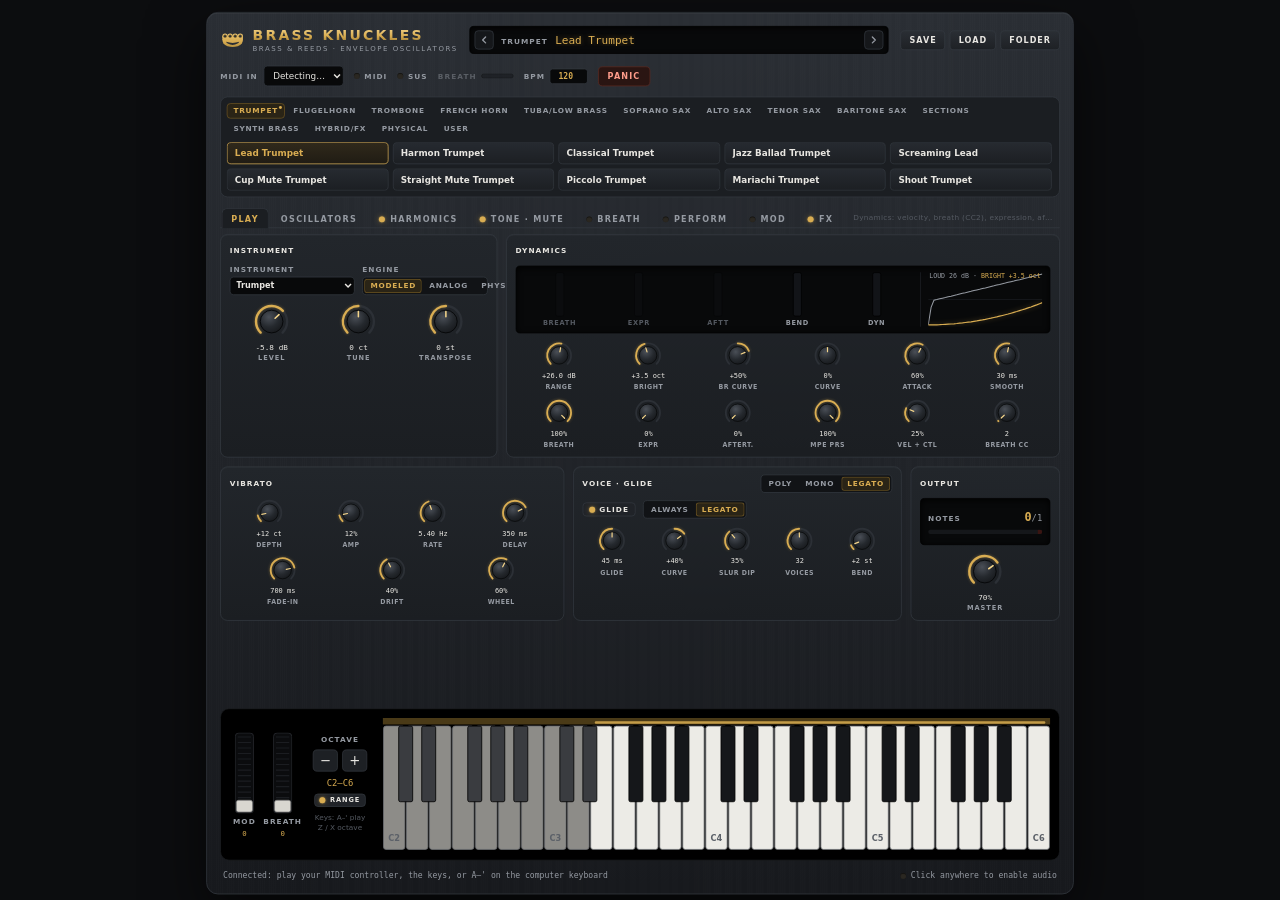
==== commit e3da7857: "Version 1.00" ====
--- a/web/index.html
+++ b/web/index.html
@@ -99,8 +99,11 @@
 .topbar { display: flex; align-items: center; gap: 16px; flex-wrap: wrap; }
 .brand { display: flex; align-items: center; gap: 10px; line-height: 1.1; }
 .brand-logo { width: 34px; height: 34px; flex: none; }
-.brand-logo .bl-ring { fill: none; stroke: var(--accent); stroke-width: 2.4; }
-.brand-logo .bl-bell { fill: var(--accent-bg); stroke: var(--accent-hi); stroke-width: 1.4; }
+.brand-logo .bl-metal { fill: url(#bk-metal); }
+.brand-logo .bk-s1 { stop-color: var(--accent-hi); }
+.brand-logo .bk-s2 { stop-color: var(--accent); }
+.brand-logo .bk-s3 { stop-color: #9c7a2f; }
+.brand-logo .bl-bevel { fill: none; stroke: #9c7a2f; stroke-width: 0.7; }
 .brand-text { display: flex; flex-direction: column; }
 .brand-mark {
   font-size: 19px; font-weight: 800; letter-spacing: 0.16em;
@@ -560,8 +563,31 @@
     <header class="topbar">
       <div class="brand">
         <svg class="brand-logo" viewBox="0 0 34 34" aria-hidden="true">
-          <circle class="bl-ring" cx="17" cy="17" r="14.5"/>
-          <path class="bl-bell" d="M7 21 Q15 19 19 13 L27 9 L27 25 L19 21 Q15 22 7 21 Z"/>
+          <defs>
+            <linearGradient id="bk-metal" x1="0" y1="0" x2="0" y2="1">
+              <stop offset="0%" class="bk-s1"/>
+              <stop offset="55%" class="bk-s2"/>
+              <stop offset="100%" class="bk-s3"/>
+            </linearGradient>
+            <mask id="bk-mask" maskUnits="userSpaceOnUse" x="0" y="0" width="34" height="34">
+              <g fill="#fff">
+                <circle cx="6.65" cy="12" r="3.7"/><circle cx="13.55" cy="12" r="3.7"/>
+                <circle cx="20.45" cy="12" r="3.7"/><circle cx="27.35" cy="12" r="3.7"/>
+                <rect x="3" y="12" width="28" height="5"/>
+                <path d="M3 16 L31 16 Q31.5 22.5 24 25.6 Q17 27.6 10 25.6 Q2.5 22.5 3 16 Z"/>
+              </g>
+              <g fill="#000">
+                <circle cx="6.65" cy="12" r="2"/><circle cx="13.55" cy="12" r="2"/>
+                <circle cx="20.45" cy="12" r="2"/><circle cx="27.35" cy="12" r="2"/>
+                <path d="M8 19.6 Q17 22.6 26 19.6 Q24.4 23 17 24 Q9.6 23 8 19.6 Z"/>
+              </g>
+            </mask>
+          </defs>
+          <rect class="bl-metal" x="0" y="0" width="34" height="34" mask="url(#bk-mask)"/>
+          <g class="bl-bevel">
+            <circle cx="6.65" cy="12" r="2"/><circle cx="13.55" cy="12" r="2"/>
+            <circle cx="20.45" cy="12" r="2"/><circle cx="27.35" cy="12" r="2"/>
+          </g>
         </svg>
         <div class="brand-text">
           <span class="brand-mark">BRASS KNUCKLES</span>
@@ -697,7 +723,8 @@
 
 const INSTRUMENTS = ['Trumpet', 'Flugelhorn', 'Trombone', 'French Horn', 'Tuba',
                      'Soprano Sax', 'Alto Sax', 'Tenor Sax', 'Baritone Sax', 'Synth'];
-const ENGINE_MODES = ['Modeled', 'Analog'];
+const ENGINE_MODES = ['Modeled', 'Analog', 'Physical'];
+const PM_TYPES = ['Auto', 'Lips', 'Reed'];
 const VOICE_MODES = ['Poly', 'Mono', 'Legato'];
 const GLIDE_MODES = ['Always', 'Legato'];
 const OVERSAMPLE = ['1x', '2x', '4x'];
@@ -1005,6 +1032,13 @@
   P('rvDamp', 'Damping', 'reverb', 0, 1, 0.5, '%'),
   P('rvMix', 'Mix', 'reverb', 0, 1, 0.2, '%'),
   P('stWidth', 'Width', 'output', 0, 2, 1, '%'),
+  // ---- physical model (phase 7, appended) ----
+  C('pmType', 'Valve', 'phys', PM_TYPES, 0),
+  P('pmBlow', 'Blow', 'phys', 0, 1, 0.7, '%'),
+  P('pmLip', 'Lip/Reed', 'phys', -1, 1, 0, 'bip', BIP),
+  P('pmLoss', 'Bore Loss', 'phys', 0, 1, 0.3, '%'),
+  P('pmBell', 'Bell', 'phys', 0, 1, 0.5, '%'),
+  P('pmNoise', 'Turbulence', 'phys', 0, 1, 0.1, '%'),
 ];
 
 const PARAM_BY_ID = Object.fromEntries(PARAM_DEFS.map(d => [d.id, d]));
@@ -1495,6 +1529,18 @@
       { "name": "Underwater Horn", "base": "horn", "params": { "muteType": 4, "muteSrc": 0, "mutePlunger": 0.4,
         "lfo2On": 1, "lfo2Rate": 0.2, "mod1Src": 2, "mod1Dst": 34, "mod1Amt": 0.35, "eqOn": 1, "eqHiGain": -8, "eqHiFreq": 3000,
         "chOn": 1, "chMix": 0.5, "chDepth": 0.8, "rvMix": 0.4, "rvDecay": 3.5, "ampLevel": -2.8 } }
+    ] },
+    { "name": "Physical", "presets": [
+      {"name": "Physical Trumpet", "base": "trumpet", "params": {"engineMode": 2, "dynRange": 10, "dynBrCurve": 0.4, "osc1AmpSus": 1, "osc1AmpDec": 0.3, "pmBlow": 0.75, "pmLip": 0.1, "pmLoss": 0.25, "pmBell": 0.55, "pmNoise": 0.06, "brsAmt": 0.15, "dynBrass": 0.9, "ampLevel": -9.2}},
+      {"name": "Physical Flugel", "base": "flugel", "params": {"engineMode": 2, "dynRange": 10, "dynBrCurve": 0.4, "osc1AmpSus": 1, "osc1AmpDec": 0.3, "pmBlow": 0.7, "pmLip": -0.35, "pmLoss": 0.35, "pmBell": 0.3, "pmNoise": 0.08, "dynBrass": 0.4, "ampLevel": -7}},
+      {"name": "Physical Trombone", "base": "trombone", "params": {"engineMode": 2, "dynRange": 10, "dynBrCurve": 0.4, "osc1AmpSus": 1, "osc1AmpDec": 0.3, "pmBlow": 0.75, "pmLip": -0.1, "pmLoss": 0.25, "pmBell": 0.45, "pmNoise": 0.05, "dynBrass": 1, "ampLevel": -9}},
+      {"name": "Physical Horn", "base": "horn", "params": {"engineMode": 2, "dynRange": 10, "dynBrCurve": 0.4, "osc1AmpSus": 1, "osc1AmpDec": 0.3, "pmBlow": 0.7, "pmLip": -0.25, "pmLoss": 0.3, "pmBell": 0.25, "pmNoise": 0.04, "dynBrass": 0.6, "rvMix": 0.25, "ampLevel": -9.9}},
+      {"name": "Physical Tuba", "base": "tuba", "params": {"engineMode": 2, "dynRange": 10, "dynBrCurve": 0.4, "osc1AmpSus": 1, "osc1AmpDec": 0.3, "pmBlow": 0.75, "pmLip": -0.2, "pmLoss": 0.3, "pmBell": 0.3, "pmNoise": 0.05, "dynBrass": 0.6, "ampLevel": -8.5}},
+      {"name": "Physical Soprano", "base": "soprano", "params": {"engineMode": 2, "dynRange": 10, "dynBrCurve": 0.4, "osc1AmpSus": 1, "osc1AmpDec": 0.3, "pmBlow": 0.7, "pmLip": 0, "pmLoss": 0.3, "pmBell": 0.55, "pmNoise": 0.12, "ampLevel": -7.9}},
+      {"name": "Physical Alto", "base": "alto", "params": {"engineMode": 2, "dynRange": 10, "dynBrCurve": 0.4, "osc1AmpSus": 1, "osc1AmpDec": 0.3, "pmBlow": 0.7, "pmLip": 0, "pmLoss": 0.3, "pmBell": 0.5, "pmNoise": 0.12, "ampLevel": -8.1}},
+      {"name": "Physical Tenor", "base": "tenor", "params": {"engineMode": 2, "dynRange": 10, "dynBrCurve": 0.4, "osc1AmpSus": 1, "osc1AmpDec": 0.3, "pmBlow": 0.7, "pmLip": -0.15, "pmLoss": 0.3, "pmBell": 0.45, "pmNoise": 0.18, "growlAmt": 0.05, "ampLevel": -7.9}},
+      {"name": "Physical Bari", "base": "bari", "params": {"engineMode": 2, "dynRange": 10, "dynBrCurve": 0.4, "osc1AmpSus": 1, "osc1AmpDec": 0.3, "pmBlow": 0.75, "pmLip": -0.2, "pmLoss": 0.3, "pmBell": 0.4, "pmNoise": 0.12, "ampLevel": -8.8}},
+      {"name": "Physical Brass Section", "base": "trumpet", "params": {"engineMode": 2, "dynRange": 10, "dynBrCurve": 0.4, "osc1AmpSus": 1, "osc1AmpDec": 0.3, "pmBlow": 0.75, "pmLip": 0.1, "pmLoss": 0.25, "pmBell": 0.5, "pmNoise": 0.05, "dynBrass": 0.9, "voiceMode": 0, "secPlayers": 4, "secDetune": 9, "secTiming": 25, "secTimbre": 0.4, "secWidth": 0.8, "rvMix": 0.22, "ampLevel": -13.4}}
     ] }
   ]
 };
@@ -2127,6 +2173,26 @@
     }
   }
 
+  // ===================================================== dsp/PhysModel.h ===
+  // Driven-valve waveguide (see the C++ header for the model).
+  const kPmMinHz = 20.0, kPmGain = 2.5;
+  function physBufferSize(sr) { let size = 1; while (size < Math.trunc(sr / kPmMinHz) + 8) size <<= 1; return size; }
+  function physBellCoef(fc, sr) { fc = Math.min(Math.max(fc, 50), sr * 0.45); return 1 - Math.exp(-kTwoPi * fc / sr); }
+  class PhysModelVoice {
+    constructor() {
+      this.buf = null; this.mask = 0; this.w = 0;
+      this.c = 1; this.s = 0;
+      this.lp = 0; this.dcx = 0; this.dcy = 0; this.ox = 0; this.oy = 0;
+      this.dt = 0; this.pm = 0; this.sh = 1; this.bell = 0.5;
+    }
+    reset() {
+      if (this.buf) this.buf.fill(0);
+      this.w = 0; this.c = 1; this.s = 0;
+      this.lp = this.dcx = this.dcy = this.ox = this.oy = 0;
+      this.pm = 0;
+    }
+  }
+
   // ======================================================= SynthEngine.h ===
   const kNumOsc = 3, kMaxPoly = 64, kMaxPlayers = 8, kPoolSize = 288, kChunk = 32;
   const kVoiceGain = 0.45, kKillTime = 0.006, kNumChannels = 16, kLn10Over20 = 0.11512925464970229;
@@ -2134,7 +2200,8 @@
   const modePoly = 0, modeMono = 1, modeLegato = 2;
   const fltLP12 = 0, fltLP24 = 1, fltBP = 2;
   const plKnob = 0, plWheel = 1, plBreath = 2, plExpression = 3, plAftertouch = 4, plCC = 5;
-  const engModeled = 0, engAnalog = 1;
+  const engModeled = 0, engAnalog = 1, engPhysical = 2;
+  const pmAuto = 0, pmLips = 1, pmReed = 2;
   const artNormal = 0, artFall = 1, artDoit = 2, artRip = 3, artShake = 4, artScoop = 5, kNumArticulations = 6;
 
   const kNumLfo = 2, kNumModSlots = 12;
@@ -2188,6 +2255,7 @@
       fxDrvAmt: 0.3, fxDrvTone: 0.7, fxDrvMix: 1,
       eqLoGain: 0, eqLoFreq: 200, eqMidGain: 0, eqMidFreq: 1200, eqMidQ: 1, eqHiGain: 0, eqHiFreq: 6000,
       chRate: 0.6, chDepth: 0.4, chMix: 0.35, rvDecay: 1.8, rvPre: 20, rvDamp: 0.5, rvMix: 0.2, stWidth: 1,
+      pmType: pmAuto, pmBlow: 0.7, pmLip: 0, pmLoss: 0.3, pmBell: 0.5, pmNoise: 0.1,
     };
   }
 
@@ -2200,7 +2268,7 @@
     const inum = (id) => lround(num(id));
 
     p.instrument = choice('instrument', 9);
-    p.engineMode = choice('engineMode', 1);
+    p.engineMode = choice('engineMode', 2);
     p.ampGain = Math.pow(10, num('ampLevel') / 20);
     p.master = num('master');
     p.tuneSemis = num('tune') / 100;
@@ -2385,6 +2453,13 @@
     p.rvDamp = num('rvDamp');
     p.rvMix = num('rvMix');
     p.stWidth = num('stWidth');
+
+    p.pmType = choice('pmType', 2);
+    p.pmBlow = num('pmBlow');
+    p.pmLip = num('pmLip');
+    p.pmLoss = num('pmLoss');
+    p.pmBell = num('pmBell');
+    p.pmNoise = num('pmNoise');
 
     p.vibDepth = num('vibDepth');
     p.vibAmp = num('vibAmp');
@@ -2445,6 +2520,7 @@
       this.slide = -1;
       this.lfo = [new Lfo(), new Lfo()];
       this.rnd = 0;
+      this.pmv = new PhysModelVoice();
     }
   }
 
@@ -2531,6 +2607,14 @@
       this.lfoSmooth = 1 - Math.exp(-kChunk / (0.002 * sr));
       this.chorus.prepare(sr);
       this.reverb.prepare(sr);
+      {
+        const size = physBufferSize(sr);
+        this.pmPool = new Float32Array(kPoolSize * size);
+        for (let i = 0; i < kPoolSize; ++i) {
+          this.voices[i].pmv.buf = this.pmPool.subarray(i * size, (i + 1) * size);
+          this.voices[i].pmv.mask = size - 1;
+        }
+      }
       this.lfoG = [new Lfo(), new Lfo()];
       this.slotAmt.fill(0);
       this.fxInit = true;
@@ -2988,6 +3072,8 @@
         v.dcX = v.dcY = v.toneZ = v.nPrev = 0;
         v.artSemis = 0;
         v.slide = -1;
+        if (P.engineMode === engPhysical) v.pmv.reset();
+        else v.pmv.pm = 0;
         for (let i = 0; i < kNumLfo; ++i)
           v.lfo[i].start(P.lfo[i].retrig ? 0 : rng.uni(), rng);
         v.snap = true;
@@ -3375,6 +3461,7 @@
       const dtSec = n / sr;
       if (v.delayLeft > 0) { v.delayLeft -= dtSec; return; }
       const analog = P.engineMode === engAnalog;
+      const physical = P.engineMode === engPhysical;
       v.tNote += dtSec;
       v.tVib += dtSec;
       v.slurT += dtSec;
@@ -3526,7 +3613,7 @@
                    + (vibCents + growlCents) / 100 + 0.25 * blat + 12 * dst[dstPitchAll];
       const tdt = this.sTdt, tlvl = this.sTlvl, tshape = this.sTshape, tpw = this.sTpw, tg = this.sTg, tk = this.sTk;
       let alive = false;
-      let envMain = 0, pe0 = 0, hz0 = 440;
+      let envMain = 0, pe0 = 0, hz0 = 440, blow0 = 0;
       const et = this.sEnv;
       for (let k = 0; k < kNumOsc; ++k) {
         const O = P.osc[k], o = v.o[k];
@@ -3534,8 +3621,10 @@
         const aLvl = o.amp.advance(et, dtSec);
         scaledInto(et, O.tmb, o.tTime, o.tAtkTime);
         const tLvl = o.tmb.advance(et, dtSec);
-        if (O.on && o.amp.active()) alive = true;
-        if (O.on) envMain = Math.max(envMain, aLvl);
+        const sounding = physical ? k === 0 : O.on;   // Physical: OSC 1's amp envelope is the blowing pressure
+        if (sounding && o.amp.active()) alive = true;
+        if (sounding) envMain = Math.max(envMain, aLvl);
+        if (k === 0) blow0 = aLvl * o.ampScale;
 
         let pe = O.pAmt * o.pScale * v.tgScoop * (1 - curveShape(Math.min(v.tNote / (O.pTime * o.pTime), 1), O.pCrv));
         const bx = v.tNote / (O.blipTime * o.pTime);
@@ -3550,14 +3639,14 @@
         tk[k] = SVF.kFor(O.res * 0.9);
         tshape[k] = clampd(O.shape + tLvl * O.tShape * o.tScale + 3 * dst[dstOsc1Shape + k], 0, 3);
         tpw[k] = clampd(O.pw + 0.45 * dst[dstOsc1PW + k], 0.05, 0.95);
-        tlvl[k] = O.on ? O.level * aLvl * o.ampScale * clampd(1 + dst[dstOsc1Level + k], 0, 2) : 0;
+        tlvl[k] = O.on && !physical ? O.level * aLvl * o.ampScale * clampd(1 + dst[dstOsc1Level + k], 0, 2) : 0;
       }
 
       // additive harmonic layer
       const tA = this.sTA;
       let addCount = 0;
       let tdtA = v.add.dt;
-      const addOn = P.addOn && !analog;
+      const addOn = P.addOn && !analog && !physical;
       if (addOn) {
         const T = ADD;
         const nodeLvl = this.sNodeLvl;
@@ -3635,7 +3724,7 @@
       let tLip = 0, tClick = 0, tNoise = 0, tLipG = v.lipG, tNG = v.nG;
       if (extras) {
         const tChiff = v.chiffPeak * Math.exp(-v.tTrans / 0.035);
-        tLip = v.lipPeak * Math.exp(-v.tTrans / Math.max(P.lipDecay * v.tgDecay, 0.001))
+        tLip = physical ? 0 : v.lipPeak * Math.exp(-v.tTrans / Math.max(P.lipDecay * v.tgDecay, 0.001))
                * clampd(1 + dst[dstLipBuzz], 0, 3) * plScale;
         tClick = v.clickPeak * Math.exp(-v.tClick / 0.005) * plScale;
         tNoise = (P.brNoise * (1 - P.brDyn + P.brDyn * d) * envMain * (1 + 2 * flutNoise) * clampd(1 + dst[dstBreathNoise], 0, 3)
@@ -3683,7 +3772,22 @@
         v.panMod = dst[dstPan] !== 0;
       }
 
+      // physical model: valve frequency, mouth pressure, pulse shape, bell
+      let tPmDt = v.pmv.dt, tPm = 0, tPmSh = v.pmv.sh, tPmBell = v.pmv.bell;
+      let reedValve = false, pmR = 0.95, pmNz = 0;
+      if (physical) {
+        reedValve = P.pmType === pmReed || (P.pmType === pmAuto && P.instrument >= 5 && P.instrument <= 8);
+        tPmDt = Math.min(Math.max(hz0, kPmMinHz) / sr, 0.25);
+        tPm = clampd(P.pmBlow * blow0 * (0.2 + 0.8 * d), 0, 1.5);
+        const tension = Math.pow(2, 2 * P.pmLip);
+        tPmSh = reedValve ? (1 + 20 * tPm * tPm) * tension : 8 * tension * Math.pow(2, -0.6 * bright);
+        tPmBell = physBellCoef(400 * Math.pow(2, P.pmBell * 5 + (reedValve ? 0.35 : 0.2) * bright), sr);
+        pmR = 0.995 - 0.15 * P.pmLoss;
+        pmNz = 0.5 * P.pmNoise;
+      }
+
       if (v.snap) {
+        v.pmv.dt = tPmDt; v.pmv.sh = tPmSh; v.pmv.bell = tPmBell;
         for (let k = 0; k < kNumOsc; ++k) {
           const o = v.o[k];
           o.dt = tdt[k]; o.shape = tshape[k]; o.pw = tpw[k]; o.g = tg[k]; o.k = tk[k];
@@ -3707,7 +3811,7 @@
         pw[k] = o.pw; dpw[k] = (tpw[k] - o.pw) * inv;
         g[k] = o.g; dg[k] = (tg[k] - o.g) * inv;
         kk[k] = o.k; dkk[k] = (tk[k] - o.k) * inv;
-        run[k] = (P.osc[k].on || o.lvl > 0) ? 1 : 0;
+        run[k] = ((P.osc[k].on && !physical) || o.lvl > 0) ? 1 : 0;
       }
       const aA = this.sAA, daA = this.sDaA, vamp = v.add.amp;
       for (let k = 0; k < addRun; ++k) { aA[k] = vamp[k]; daA[k] = (tA[k] - aA[k]) * inv; }
@@ -3727,11 +3831,49 @@
       const mixL = this.mixL, mixR = this.mixR, dcR = this.dcR;
       const o0 = v.o[0], o1 = v.o[1], o2 = v.o[2];
       const run0 = run[0] === 1, run1 = run[1] === 1, run2 = run[2] === 1;
-      const anyNoise = noiseOn || lipOn || clickOn;
+      const anyNoise = noiseOn || lipOn || clickOn || (physical && pmNz > 0);
+      const PM = v.pmv;
+      let pdt = PM.dt, ppm = PM.pm, psh = PM.sh, pbell = PM.bell;
+      const dpdt = (tPmDt - pdt) * inv, dppm = (tPm - ppm) * inv, dpsh = (tPmSh - psh) * inv, dpbell = (tPmBell - pbell) * inv;
+      const prc = Math.cos(kPi * (PM.dt + tPmDt)), prs = Math.sin(kPi * (PM.dt + tPmDt));
+      let qc = PM.c, qs = PM.s, plp = PM.lp, pdx = PM.dcx, pdy = PM.dcy, pox = PM.ox, poy = PM.oy, bw = PM.w;
+      const pmask = PM.mask, pbuf = PM.buf;
       let dcX = v.dcX, dcY = v.dcY, toneZ = v.toneZ, nPrev = v.nPrev;
 
       for (let i = 0; i < n; ++i) {
         let s = 0;
+        const wn = anyNoise ? v.nrng.bi() : 0;
+        if (physical) {
+          pdt += dpdt; ppm += dppm; psh += dpsh; pbell += dpbell;
+          const nc = qc * prc - qs * prs;
+          qs = qs * prc + qc * prs;
+          qc = nc;
+          const b = 0.5 - 0.5 * qc;
+          const pulse = b / (1 + psh * (1 - b));
+          const pmN = ppm * (1 + pmNz * wn);
+          let h;
+          if (reedValve) { h = 1 - (0.5 + 0.9 * pmN) * pulse; if (h < 0) h = 0; }
+          else h = 10.0 * (0.1 + pmN) * pulse;
+          let T = 1 / pdt - (1 - pbell) / pbell;
+          if (T < 2) T = 2;
+          const rp = bw + 1 - T;
+          const i0 = Math.floor(rp);
+          const fr = rp - i0;
+          const x0 = pbuf[i0 & pmask], x1 = pbuf[(i0 + 1) & pmask];
+          const back = x0 + (x1 - x0) * fr;
+          plp += (back - plp) * pbell;
+          const hp = plp - pdx + dcR * pdy; pdx = plp; pdy = hp;
+          const pin = pmR * hp;
+          const a = pmN - 2 * pin;
+          let dp;
+          if (a >= 0) { const q = 0.5 * (Math.sqrt(h * h + 4 * a) - h); dp = q * q; }
+          else { const q = 0.5 * (Math.sqrt(h * h - 4 * a) - h); dp = -q * q; }
+          const pout = pmN - dp - pin;
+          bw = (bw + 1) & pmask;
+          pbuf[bw] = pout;
+          const y = back - pox + dcR * poy; pox = back; poy = y;
+          s += y * kPmGain;
+        }
         if (run0) {
           dt[0] += ddt[0]; lv[0] += dlv[0]; sh[0] += dsh[0]; pw[0] += dpw[0]; g[0] += dg[0]; kk[0] += dkk[0];
           s += o0.filt.process(o0.osc.next(sh[0], pw[0], dt[0]), g[0], kk[0]) * lv[0];
@@ -3760,7 +3902,6 @@
           }
           s += acc;
         }
-        const wn = anyNoise ? v.nrng.bi() : 0;
         if (lipOn) {
           lipL += dlipL; lipG += dlipG;
           const ph = v.lipPhase;
@@ -3802,6 +3943,12 @@
       }
       v.dcX = dcX; v.dcY = dcY; v.toneZ = toneZ; v.nPrev = nPrev;
       v.panL = tPanL; v.panR = tPanR;
+      if (physical) {
+        const len = 1 / Math.sqrt(qc * qc + qs * qs);
+        PM.c = qc * len; PM.s = qs * len;
+        PM.lp = plp; PM.dcx = pdx; PM.dcy = pdy; PM.ox = pox; PM.oy = poy; PM.w = bw;
+      }
+      PM.dt = tPmDt; PM.pm = tPm; PM.sh = tPmSh; PM.bell = tPmBell;
 
       for (let k = 0; k < kNumOsc; ++k) {
         const o = v.o[k];
@@ -5795,9 +5942,14 @@
     knobRow(sect, ['secPlayers', 'secDetune', 'secTiming', 'secVibDesync', 'secTimbre', 'secWidth'], 'knob-md');
     r2.appendChild(sect);
 
-    const ana = makePanel('ANALOG ENGINE · UNISON', control(Segmented, 'engineMode').el);
+    const ana = makePanel('ENGINE · UNISON', control(Segmented, 'engineMode').el);
     knobRow(ana, ['anaUnison', 'anaDetune', 'anaSpread', 'anaBlat'], 'knob-md');
     r2.appendChild(ana);
+
+    const phys = makePanel('PHYSICAL MODEL', control(Segmented, 'pmType').el);
+    knobRow(phys, ['pmBlow', 'pmLip', 'pmLoss', 'pmBell', 'pmNoise'], 'knob-md');
+    phys.appendChild(el('div', 'kbd-hint', 'Engine = Physical: lips or a reed drive a waveguide bore at the played pitch.<br>OSC 1 amp envelope = blowing pressure; dynamics push it harder.'));
+    r2.appendChild(phys);
 
     const mpe = makePanel('MPE', control(ToggleButton, 'mpeOn').el);
     knobRow(mpe, ['mpeBend', 'bendRange'], 'knob-md');
@@ -5823,8 +5975,9 @@
       pg.legend.innerHTML = N > 1 ? `<b>${N} players</b> · up/down = detune` : 'solo (1 player)';
       sect.classList.toggle('off', sec <= 1);
       ana.classList.toggle('off', !analog);
-    }
-    refreshers.push((ids) => { if (touches(ids, 'sec', 'ana', 'engineMode')) drawPlayers(); });
+      phys.classList.toggle('off', Math.round(values.engineMode) !== 2);
+    }
+    refreshers.push((ids) => { if (touches(ids, 'sec', 'ana', 'engineMode', 'pm')) drawPlayers(); });
     refreshers.push((ids) => {
       if (!touches(ids, 'artKs')) return;
       const base = Math.round(values.artKsBase), on = values.artKs >= 0.5;
@@ -6009,7 +6162,7 @@
     $('#tone-led').classList.toggle('on', Math.round(values.muteType) > 0 || values.brsAmt > 0.005 || values.dynBrass > 0.005);
     $('#attack-led').classList.toggle('on', values.growlAmt > 0.005 || values.flutAmt > 0.005);
     $('#perform-led').classList.toggle('on', artNow > 0 || values.artAuto >= 0.5 || values.secPlayers > 1.5
-      || values.mpeOn >= 0.5 || Math.round(values.engineMode) === 1);
+      || values.mpeOn >= 0.5 || Math.round(values.engineMode) >= 1);
     let routes = false;
     for (let s = 1; s <= NUM_MOD_SLOTS; s++)
       if (values[`mod${s}On`] >= 0.5 && values[`mod${s}Src`] >= 0.5 && values[`mod${s}Dst`] >= 0.5 && Math.abs(values[`mod${s}Amt`]) > 0.001) routes = true;
